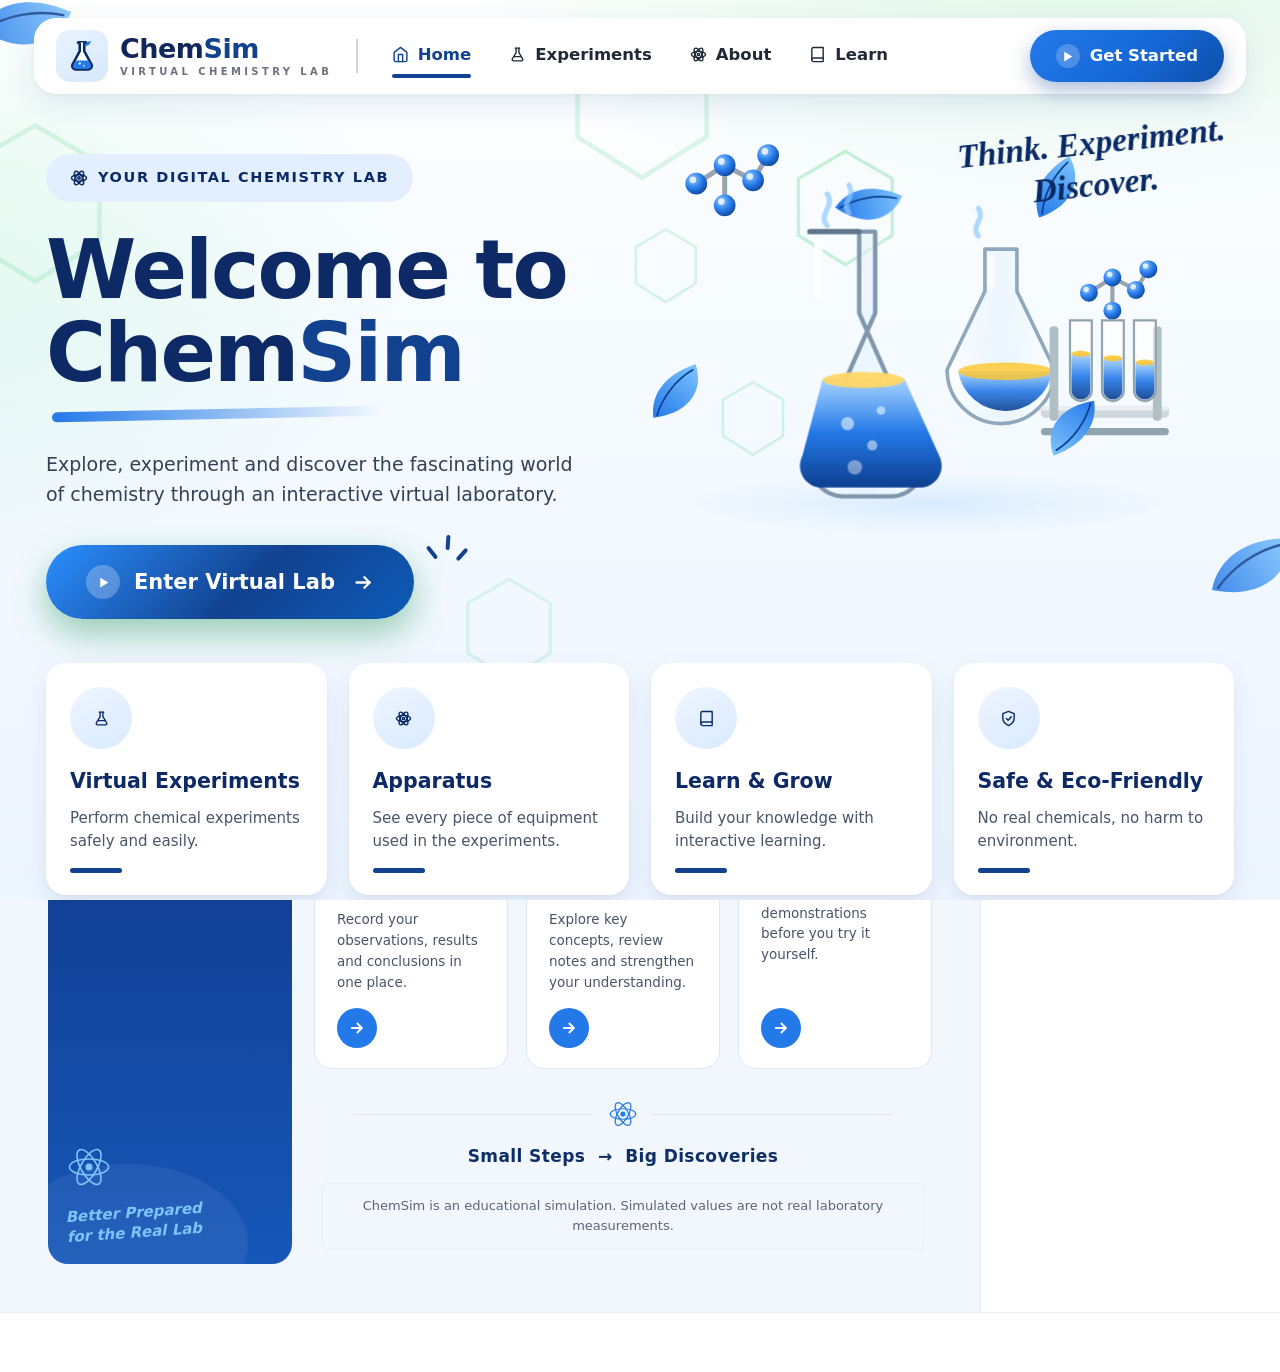
==== index.html @ 6877beca "Home: redesign to reference layout - navy sidebar nav, welcome banner, 6 arrow cards, footer; all bu" ====
<!DOCTYPE html>
<html lang="en">
<head>
  <meta charset="UTF-8">
  <meta name="viewport" content="width=device-width, initial-scale=1.0">
  <title>ChemSim — Interactive Virtual Chemistry Laboratory</title>

  <!-- App-like install (opens standalone like YouTube / WhatsApp) -->
  <link rel="manifest" href="manifest.json">
  <meta name="theme-color" content="#16a34a">
  <meta name="apple-mobile-web-app-capable" content="yes">
  <meta name="apple-mobile-web-app-title" content="ChemSim">
  <link rel="apple-touch-icon" href="frontend/assets/icon-192.png">
  <link rel="icon" type="image/svg+xml" href="frontend/assets/icon.svg">
  
  <!-- Design System & Styles -->
  <link rel="stylesheet" href="frontend/styles/landing.css?v=apparatus1">
  <link rel="stylesheet" href="frontend/styles/design-system.css?v=theme2">
  <link rel="stylesheet" href="frontend/styles/layout.css?v=theme2">
  <link rel="stylesheet" href="frontend/styles/components.css?v=home2">
  <link rel="stylesheet" href="frontend/styles/laboratory.css?v=theme2">
  <link rel="stylesheet" href="frontend/styles/responsive.css">
</head>
<body>
  <!-- Landing page (shown in front of the app) -->
  <div id="landing"></div>
  <div id="app">
    <!-- Header -->
    <header class="app-header" id="app-header">
      <div class="header-left">
        <button class="btn btn-ghost btn-sm header-home-btn" id="btn-home" aria-label="Home">
          <svg width="20" height="20" viewBox="0 0 24 24" fill="none" stroke="currentColor" stroke-width="2"><path d="M3 9l9-7 9 7v11a2 2 0 0 1-2 2H5a2 2 0 0 1-2-2z"/><polyline points="9 22 9 12 15 12 15 22"/></svg>
        </button>
        <button class="btn btn-ghost btn-sm header-back-btn" id="btn-back" style="display:none;" aria-label="Back">
          <svg width="18" height="18" viewBox="0 0 24 24" fill="none" stroke="currentColor" stroke-width="2"><polyline points="15 18 9 12 15 6"/></svg>
        </button>
        <button class="btn btn-sm header-landing-btn" id="btn-landing" title="Back to first page" aria-label="Back to first page">
          <svg width="16" height="16" viewBox="0 0 24 24" fill="none" stroke="currentColor" stroke-width="2.4" stroke-linecap="round" stroke-linejoin="round"><line x1="19" y1="12" x2="5" y2="12"/><polyline points="11 18 5 12 11 6"/></svg>
          Back
        </button>
        <div class="header-brand">
          <span class="brand-name">ChemSim</span>
        </div>
      </div>
      <div class="header-center" id="header-center"></div>
      <div class="header-right">
        <div class="header-progress" id="header-progress" style="display:none;">
          <span class="progress-label" id="progress-label"></span>
          <div class="progress-bar-container">
            <div class="progress-bar-fill" id="progress-fill"></div>
          </div>
          <span class="progress-pct" id="progress-pct"></span>
        </div>
      </div>
    </header>

    <!-- Body -->
    <div class="app-body">
      <!-- Sidebar -->
      <aside class="app-sidebar" id="app-sidebar">
        <div class="sidebar-section">
          <h3 class="sidebar-heading">Navigation</h3>
          <nav class="sidebar-nav" id="sidebar-nav">
            <button class="sidebar-item active" data-screen="home">
              <svg width="18" height="18" viewBox="0 0 24 24" fill="none" stroke="currentColor" stroke-width="2"><path d="M3 9l9-7 9 7v11a2 2 0 0 1-2 2H5a2 2 0 0 1-2-2z"/><polyline points="9 22 9 12 15 12 15 22"/></svg>
              <span>Home</span>
            </button>
            <button class="sidebar-item" data-screen="pba">
              <svg width="18" height="18" viewBox="0 0 24 24" fill="none" stroke="currentColor" stroke-width="2"><path d="M14 2H6a2 2 0 0 0-2 2v16a2 2 0 0 0 2 2h12a2 2 0 0 0 2-2V8z"/><polyline points="14 2 14 8 20 8"/><line x1="16" y1="13" x2="8" y2="13"/><line x1="16" y1="17" x2="8" y2="17"/></svg>
              <span>PBA Practice</span>
            </button>
            <button class="sidebar-item" data-screen="mystery">
              <svg width="18" height="18" viewBox="0 0 24 24" fill="none" stroke="currentColor" stroke-width="2"><circle cx="11" cy="11" r="8"/><line x1="21" y1="21" x2="16.65" y2="16.65"/></svg>
              <span>Mystery Lab</span>
            </button>
            <button class="sidebar-item" data-screen="log">
              <svg width="18" height="18" viewBox="0 0 24 24" fill="none" stroke="currentColor" stroke-width="2"><path d="M14 2H6a2 2 0 0 0-2 2v16a2 2 0 0 0 2 2h12a2 2 0 0 0 2-2V8z"/><polyline points="14 2 14 8 20 8"/></svg>
              <span>Experiment Log</span>
            </button>
            <button class="sidebar-item" data-screen="revision">
              <svg width="18" height="18" viewBox="0 0 24 24" fill="none" stroke="currentColor" stroke-width="2"><path d="M2 3h6a4 4 0 0 1 4 4v14a3 3 0 0 0-3-3H2z"/><path d="M22 3h-6a4 4 0 0 0-4 4v14a3 3 0 0 1 3-3h7z"/></svg>
              <span>Learning & Revision</span>
            </button>
            <button class="sidebar-item" data-screen="demo">
              <svg width="18" height="18" viewBox="0 0 24 24" fill="none" stroke="currentColor" stroke-width="2"><polygon points="5 3 19 12 5 21 5 3"/></svg>
              <span>Demo Mode</span>
            </button>
          </nav>
        </div>
        <div class="sidebar-section sidebar-experiments" id="sidebar-experiments" style="display:none;">
          <h3 class="sidebar-heading">Experiments</h3>
          <div class="sidebar-experiment-list" id="experiment-list"></div>
        </div>
      </aside>

      <!-- Main Workspace -->
      <main class="app-workspace" id="app-workspace">
        <div class="workspace-content" id="workspace-content"></div>
      </main>

      <!-- Instruction Panel -->
      <aside class="app-instruction-panel" id="instruction-panel">
        <div class="instruction-content" id="instruction-content">
          <div class="instruction-placeholder">
            <svg width="40" height="40" viewBox="0 0 24 24" fill="none" stroke="var(--color-text-light)" stroke-width="1.5"><circle cx="12" cy="12" r="10"/><line x1="12" y1="16" x2="12" y2="12"/><line x1="12" y1="8" x2="12.01" y2="8"/></svg>
            <p>Select an experiment to begin</p>
          </div>
        </div>
      </aside>
    </div>

    <!-- Action Bar -->
    <footer class="app-action-bar" id="app-action-bar">
      <div class="action-left">
        <button class="btn btn-secondary" id="btn-action-back" style="display:none;">
          <svg width="16" height="16" viewBox="0 0 24 24" fill="none" stroke="currentColor" stroke-width="2"><polyline points="15 18 9 12 15 6"/></svg>
          Back
        </button>
      </div>
      <div class="action-center" id="action-center"></div>
      <div class="action-right">
        <button class="btn btn-ghost btn-sm" id="btn-action-reset" style="display:none;">Reset</button>
        <button class="btn btn-primary" id="btn-action-next" style="display:none;">
          Next
          <svg width="16" height="16" viewBox="0 0 24 24" fill="none" stroke="currentColor" stroke-width="2"><polyline points="9 18 15 12 9 6"/></svg>
        </button>
      </div>
    </footer>
  </div>

  <!-- Backend / Domain Layer -->
  <script src="backend/data/experiments.js"></script>
  <script src="backend/data/simulationConfig.js?v=heat2"></script>
  <script src="backend/data/pbaQuestions.js"></script>
  <script src="backend/domain/experimentEngine.js"></script>
  <script src="backend/domain/validationEngine.js"></script>
  <script src="backend/domain/calculationEngine.js"></script>
  <script src="backend/domain/scoringEngine.js"></script>
  <script src="backend/services/experimentService.js"></script>
  <script src="backend/services/pbaService.js"></script>
  <script src="backend/data/mysteryData.js"></script>
  <script src="backend/services/mysteryService.js"></script>
  <script src="backend/services/logService.js"></script>

  <!-- Frontend Services -->
  <script src="frontend/services/apiClient.js"></script>

  <!-- Main Application (defines ChemSim global, must load before screens) -->
  <script src="frontend/app.js?v=home2"></script>

  <!-- Frontend Components -->
  <script src="frontend/components/AppShell.js"></script>
  <script src="frontend/components/Header.js"></script>
  <script src="frontend/components/ExperimentSidebar.js"></script>
  <script src="frontend/components/ProgressTracker.js"></script>
  <script src="frontend/components/ToolsPanel.js"></script>
  <script src="frontend/components/LaboratoryWorkspace.js?v=m71w1"></script>
  <script src="frontend/components/InstructionPanel.js?v=side1"></script>
  <script src="frontend/components/FeedbackPanel.js"></script>
  <script src="frontend/components/ActionBar.js"></script>

  <!-- Frontend Screens (call ChemSim.registerScreen) -->
  <script src="frontend/screens/HomeScreen.js?v=home2"></script>
  <script src="frontend/screens/ExperimentScreen.js?v=side1"></script>
  <script src="frontend/screens/ResultsScreen.js"></script>
  <script src="frontend/screens/PBAScreen.js"></script>
  <script src="frontend/screens/MysteryLabScreen.js"></script>
  <script src="frontend/screens/LogScreen.js"></script>
  <script src="frontend/screens/RevisionScreen.js"></script>
  <script src="frontend/screens/DemoScreen.js?v=a4beaker1"></script>

  <!-- Frontend Renderers -->
  <script src="frontend/renderers/MysteryToolRenderer.js"></script>
  <script src="frontend/renderers/ChromatographyRenderer.js"></script>
  <script src="frontend/renderers/DistillationRenderer.js"></script>
  <script src="frontend/renderers/TitrationRenderer.js?v=a4stop1"></script>
  <script src="frontend/renderers/GasRenderer.js"></script>
  <script src="frontend/renderers/MinorExperimentRenderer.js?v=m75w2"></script>

  <!-- Landing page (front page) -->
  <script src="frontend/landing.js?v=apparatus1"></script>
</body>
</html>
---- frontend/styles/landing.css ----
/* ================================================================
   ChemSim — Landing page (adds a front page in front of the app)
   Self-contained: only styles #landing, never touches the app UI.
   ================================================================ */

#landing {
  position: fixed;
  inset: 0;
  z-index: 9999;
  overflow-y: auto;
  overflow-x: hidden;
  background:
    radial-gradient(1100px 520px at 85% -10%, rgba(34, 197, 94, 0.16), transparent 60%),
    radial-gradient(900px 500px at -10% 30%, rgba(74, 222, 128, 0.14), transparent 60%),
    linear-gradient(180deg, #ffffff 0%, #f4faff 45%, #edf5ff 100%);
  font-family: 'Segoe UI', system-ui, -apple-system, Roboto, Arial, sans-serif;
  color: #0d2f75;
  -webkit-font-smoothing: antialiased;
  opacity: 1;
  transition: opacity 0.28s ease;
}

#landing.lg-hiding {
  opacity: 0;
  pointer-events: none;
}

#landing * {
  box-sizing: border-box;
}

.lg-wrap {
  position: relative;
  z-index: 2;
  max-width: 1600px;
  margin: 0 auto;
  padding: 18px 34px 0;
}

/* ---------- decorative background ---------- */

.lg-hex {
  position: absolute;
  z-index: 1;
  opacity: 0.5;
  pointer-events: none;
}

.lg-leafbg {
  position: absolute;
  z-index: 1;
  pointer-events: none;
  opacity: 0.85;
}

/* ---------- top navigation ---------- */

.lg-nav {
  position: relative;
  z-index: 5;
  display: flex;
  align-items: center;
  gap: 18px;
  background: #ffffff;
  border-radius: 22px;
  padding: 12px 22px;
  box-shadow: 0 10px 30px rgba(18, 66, 143, 0.10), 0 2px 6px rgba(0, 0, 0, 0.04);
}

.lg-logo {
  display: flex;
  align-items: center;
  gap: 12px;
  text-decoration: none;
  color: inherit;
}

.lg-logo-badge {
  width: 52px;
  height: 52px;
  flex: 0 0 52px;
  border-radius: 14px;
  background: linear-gradient(150deg, #e9f3fe, #d7e9fb);
  display: flex;
  align-items: center;
  justify-content: center;
}

.lg-logo-text {
  display: flex;
  flex-direction: column;
  line-height: 1;
}

.lg-logo-text b {
  font-size: 27px;
  font-weight: 800;
  letter-spacing: -0.5px;
  color: #10265c;
}

.lg-logo-text b span {
  color: #12428f;
}

.lg-logo-text small {
  margin-top: 5px;
  font-size: 10px;
  font-weight: 700;
  letter-spacing: 3.4px;
  color: #6b7280;
}

.lg-nav-div {
  width: 1.5px;
  height: 34px;
  background: #d1d5db;
  margin-left: 6px;
}

.lg-links {
  display: flex;
  align-items: center;
  gap: 6px;
  flex: 1;
}

.lg-link {
  position: relative;
  display: flex;
  align-items: center;
  gap: 9px;
  border: 0;
  background: transparent;
  font: inherit;
  font-size: 16.5px;
  font-weight: 600;
  color: #1f2937;
  padding: 10px 16px 13px;
  border-radius: 12px;
  cursor: pointer;
  transition: color 0.15s ease, background 0.15s ease;
}

.lg-link:hover {
  color: #12428f;
  background: rgba(22, 163, 74, 0.07);
}

.lg-link svg {
  flex: 0 0 auto;
}

.lg-link--active {
  color: #12428f;
}

.lg-link--active::after {
  content: '';
  position: absolute;
  left: 16px;
  right: 16px;
  bottom: 3px;
  height: 3.5px;
  border-radius: 3px;
  background: #12428f;
}

.lg-cta {
  display: flex;
  align-items: center;
  gap: 10px;
  border: 0;
  font: inherit;
  font-size: 16.5px;
  font-weight: 700;
  color: #ffffff;
  background: linear-gradient(135deg, #2479e8 0%, #1668d9 55%, #0e4fa8 100%);
  padding: 13px 26px;
  border-radius: 999px;
  cursor: pointer;
  box-shadow: 0 8px 20px rgba(18, 66, 143, 0.35);
  transition: transform 0.15s ease, box-shadow 0.15s ease;
}

.lg-cta:hover {
  transform: translateY(-2px);
  box-shadow: 0 12px 26px rgba(18, 66, 143, 0.45);
}

.lg-cta .lg-cta-play {
  width: 24px;
  height: 24px;
  border-radius: 50%;
  background: rgba(255, 255, 255, 0.22);
  display: flex;
  align-items: center;
  justify-content: center;
}

/* ---------- hero ---------- */

.lg-hero {
  position: relative;
  z-index: 3;
  display: flex;
  align-items: flex-start;
  gap: 30px;
  padding: 46px 12px 10px;
}

.lg-hero-left {
  flex: 1 1 46%;
  min-width: 320px;
  padding-top: 14px;
}

.lg-eyebrow {
  display: inline-flex;
  align-items: center;
  gap: 10px;
  background: #e3efff;
  color: #0a2a66;
  font-size: 14.5px;
  font-weight: 800;
  letter-spacing: 1.6px;
  padding: 12px 24px;
  border-radius: 999px;
}

.lg-title {
  display: block;
  margin: 26px 0 0;
  font-size: clamp(46px, 6.4vw, 86px);
  line-height: 1.02;
  font-weight: 800;
  letter-spacing: -2px;
  color: #0d2a66;
}

.lg-title span {
  color: #12428f;
}

.lg-underline {
  width: 330px;
  max-width: 70%;
  height: 10px;
  margin: 14px 0 0 6px;
  border-radius: 10px;
  background: linear-gradient(90deg, #2479e8, rgba(34, 197, 94, 0));
  transform: rotate(-1.2deg);
}

.lg-lead {
  margin: 30px 0 0;
  max-width: 560px;
  font-size: 19px;
  line-height: 1.6;
  color: #334155;
}

.lg-enter-row {
  position: relative;
  display: inline-flex;
  align-items: center;
  margin-top: 36px;
}

.lg-enter {
  display: flex;
  align-items: center;
  gap: 14px;
  border: 0;
  font: inherit;
  font-size: 21px;
  font-weight: 800;
  color: #ffffff;
  background: linear-gradient(135deg, #2b8fff 0%, #12428f 55%, #0d5bb8 100%);
  padding: 20px 40px;
  border-radius: 999px;
  cursor: pointer;
  box-shadow: 0 14px 34px rgba(13, 138, 62, 0.4);
  transition: transform 0.15s ease, box-shadow 0.15s ease;
}

.lg-enter:hover {
  transform: translateY(-3px);
  box-shadow: 0 18px 40px rgba(13, 138, 62, 0.5);
}

.lg-enter .lg-enter-play {
  width: 34px;
  height: 34px;
  border-radius: 50%;
  background: rgba(255, 255, 255, 0.25);
  display: flex;
  align-items: center;
  justify-content: center;
}

.lg-enter .lg-enter-arrow {
  font-size: 24px;
  margin-left: 4px;
}

.lg-sparks {
  position: absolute;
  right: -54px;
  top: -14px;
  width: 44px;
  height: 44px;
  pointer-events: none;
}

.lg-sparks i {
  position: absolute;
  display: block;
  width: 4px;
  height: 15px;
  border-radius: 4px;
  background: #12428f;
}

.lg-sparks i:nth-child(1) { left: 6px; top: 14px; transform: rotate(-38deg); }
.lg-sparks i:nth-child(2) { left: 22px; top: 4px; transform: rotate(4deg); }
.lg-sparks i:nth-child(3) { left: 36px; top: 16px; transform: rotate(42deg); }

/* ---------- hero illustration ---------- */

.lg-hero-right {
  position: relative;
  flex: 1 1 54%;
  min-width: 340px;
}

.lg-slogan {
  position: absolute;
  right: 6px;
  top: -18px;
  z-index: 4;
  font-family: 'Segoe Script', 'Brush Script MT', cursive;
  font-size: clamp(24px, 2.6vw, 40px);
  font-style: italic;
  font-weight: 700;
  color: #0a2a66;
  text-align: center;
  line-height: 1.25;
  transform: rotate(-6deg);
  pointer-events: none;
}

.lg-illu {
  display: block;
  width: 100%;
  height: auto;
  max-height: 560px;
}

/* ---------- feature cards ---------- */

.lg-features {
  position: relative;
  z-index: 3;
  display: grid;
  grid-template-columns: repeat(4, 1fr);
  gap: 22px;
  padding: 34px 12px 26px;
}

.lg-card {
  display: flex;
  flex-direction: column;
  align-items: flex-start;
  text-align: left;
  background: #ffffff;
  border: 0;
  border-radius: 20px;
  padding: 24px 24px 22px;
  font: inherit;
  cursor: pointer;
  box-shadow: 0 10px 26px rgba(18, 66, 143, 0.09), 0 2px 5px rgba(0, 0, 0, 0.04);
  transition: transform 0.16s ease, box-shadow 0.16s ease;
}

.lg-card:hover {
  transform: translateY(-5px);
  box-shadow: 0 18px 36px rgba(18, 66, 143, 0.16);
}

.lg-card-icon {
  width: 62px;
  height: 62px;
  border-radius: 50%;
  background: linear-gradient(150deg, #eef5ff, #d9eaff);
  display: flex;
  align-items: center;
  justify-content: center;
  color: #0a2a66;
  margin-bottom: 16px;
}

.lg-card h3 {
  margin: 0;
  font-size: 20.5px;
  font-weight: 800;
  color: #0d2a66;
}

.lg-card p {
  margin: 9px 0 0;
  font-size: 15px;
  line-height: 1.5;
  color: #475569;
}

.lg-card-rule {
  width: 52px;
  height: 5px;
  border-radius: 5px;
  background: #12428f;
  margin-top: 16px;
}

/* ---------- about strip ---------- */

.lg-about {
  position: relative;
  z-index: 3;
  margin: 6px 12px 0;
  background: #ffffff;
  border-radius: 20px;
  padding: 26px 30px;
  box-shadow: 0 10px 26px rgba(18, 66, 143, 0.08);
  scroll-margin-top: 20px;
}

.lg-about h3 {
  margin: 0 0 8px;
  font-size: 21px;
  font-weight: 800;
  color: #0d2a66;
}

.lg-about p {
  margin: 0;
  font-size: 15.5px;
  line-height: 1.6;
  color: #475569;
  max-width: 1100px;
}

/* ---------- bottom wave ---------- */

.lg-wave {
  position: relative;
  z-index: 2;
  margin-top: 30px;
  line-height: 0;
}

.lg-wave svg {
  display: block;
  width: 100%;
  height: auto;
}

/* ---------- responsive ---------- */

@media (max-width: 1100px) {
  .lg-features {
    grid-template-columns: repeat(2, 1fr);
  }
}

@media (max-width: 980px) {
  .lg-wrap {
    padding: 14px 16px 0;
  }
  .lg-nav {
    flex-wrap: wrap;
    gap: 10px;
    padding: 10px 14px;
  }
  .lg-nav-div {
    display: none;
  }
  .lg-links {
    order: 3;
    flex-basis: 100%;
    justify-content: space-between;
    border-top: 1px solid #eef4fb;
    padding-top: 6px;
  }
  .lg-link {
    font-size: 14.5px;
    padding: 8px 8px 11px;
  }
  .lg-cta {
    margin-left: auto;
    padding: 11px 20px;
    font-size: 14.5px;
  }
  .lg-hero {
    flex-direction: column;
    padding-top: 30px;
  }
  .lg-hero-left,
  .lg-hero-right {
    flex-basis: auto;
    width: 100%;
  }
  .lg-slogan {
    top: -6px;
    font-size: 24px;
  }
  .lg-sparks {
    display: none;
  }
}

@media (max-width: 620px) {
  .lg-features {
    grid-template-columns: 1fr;
  }
  .lg-link span {
    display: none;
  }
  .lg-logo-text b {
    font-size: 22px;
  }
  .lg-enter {
    font-size: 17px;
    padding: 16px 26px;
  }
}

/* ---------- Safe & Eco-Friendly modal ---------- */

.lg-modal {
  position: fixed;
  inset: 0;
  z-index: 10001;
  display: flex;
  align-items: center;
  justify-content: center;
  padding: 22px;
  background: rgba(9, 30, 16, 0.55);
  opacity: 0;
  transition: opacity 0.25s ease;
}

.lg-modal[hidden] {
  display: none;
}

.lg-modal.lg-modal--open {
  opacity: 1;
}

.lg-modal-card {
  position: relative;
  width: 100%;
  max-width: 560px;
  max-height: 90vh;
  overflow-y: auto;
  background: #ffffff;
  border-radius: 22px;
  padding: 30px 30px 26px;
  box-shadow: 0 30px 60px rgba(6, 40, 20, 0.35);
  transform: translateY(26px) scale(0.94);
  opacity: 0;
  transition: transform 0.32s cubic-bezier(0.2, 0.9, 0.3, 1.25), opacity 0.28s ease;
}

.lg-modal.lg-modal--open .lg-modal-card {
  transform: none;
  opacity: 1;
}

.lg-modal-close {
  position: absolute;
  top: 14px;
  right: 16px;
  width: 38px;
  height: 38px;
  border: 0;
  border-radius: 50%;
  background: #f0f7ff;
  color: #0a2a66;
  font-size: 24px;
  line-height: 1;
  cursor: pointer;
  transition: background 0.15s ease, transform 0.2s ease;
}

.lg-modal-close:hover {
  background: #e3efff;
  transform: rotate(90deg);
}

.lg-modal-head {
  display: flex;
  align-items: center;
  gap: 14px;
  margin-bottom: 18px;
  padding-right: 44px;
}

.lg-modal-head h3 {
  margin: 0;
  font-size: 24px;
  font-weight: 800;
  color: #0d2a66;
}

.lg-modal-ico--head {
  flex: 0 0 52px;
  width: 52px;
  height: 52px;
  border-radius: 50%;
  background: linear-gradient(150deg, #eef5ff, #d9eaff);
  display: flex;
  align-items: center;
  justify-content: center;
  color: #0a2a66;
}

.lg-modal-list {
  display: flex;
  flex-direction: column;
}

.lg-modal-item {
  display: flex;
  align-items: flex-start;
  gap: 14px;
  background: #f5faff;
  border: 1px solid #e0edfc;
  border-radius: 16px;
  padding: 14px 16px;
  margin-top: 12px;
  opacity: 0;
  transform: translateX(-16px);
  transition: opacity 0.4s ease, transform 0.4s ease;
}

.lg-modal.lg-modal--open .lg-modal-item {
  opacity: 1;
  transform: none;
}

.lg-modal.lg-modal--open .lg-modal-item:nth-child(1) { transition-delay: 0.14s; }
.lg-modal.lg-modal--open .lg-modal-item:nth-child(2) { transition-delay: 0.22s; }
.lg-modal.lg-modal--open .lg-modal-item:nth-child(3) { transition-delay: 0.30s; }
.lg-modal.lg-modal--open .lg-modal-item:nth-child(4) { transition-delay: 0.38s; }

.lg-modal-ico {
  flex: 0 0 44px;
  width: 44px;
  height: 44px;
  border-radius: 50%;
  background: #e3efff;
  display: flex;
  align-items: center;
  justify-content: center;
  font-size: 21px;
}

.lg-modal-txt b {
  display: block;
  font-size: 16.5px;
  font-weight: 800;
  color: #0d2a66;
}

.lg-modal-txt p {
  margin: 4px 0 0;
  font-size: 14.5px;
  line-height: 1.5;
  color: #475569;
}

@media (max-width: 620px) {
  .lg-modal-card {
    padding: 24px 18px 20px;
  }
  .lg-modal-ico {
    flex: 0 0 38px;
    width: 38px;
    height: 38px;
    font-size: 18px;
  }
}

/* ---- Apparatus gallery modal ---- */
.lg-app-note {
  margin: 2px 0 12px;
  font-size: 13.5px;
  color: #475569;
  text-align: center;
}
.lg-app-wrap {
  max-height: min(58vh, 460px);
  overflow-y: auto;
  padding-right: 4px;
}
.lg-app-grid {
  display: grid;
  grid-template-columns: repeat(4, 1fr);
  gap: 12px;
}
.lg-app-item {
  background: #f4f9ff;
  border: 1px solid #d9eaff;
  border-radius: 14px;
  padding: 10px 8px;
  text-align: center;
}
.lg-app-item b {
  display: block;
  margin-top: 6px;
  font-size: 12px;
  color: #0d2a66;
  font-weight: 700;
  line-height: 1.25;
}
.lg-app-ico svg {
  width: 44px;
  height: 44px;
  display: block;
  margin: 0 auto;
}
@media (max-width: 700px) {
  .lg-app-grid {
    grid-template-columns: repeat(3, 1fr);
  }
}
---- frontend/styles/design-system.css ----
/* Design System - Laboratory-Inspired CSS Variables and Reset */

:root {
  /* Colors - Laboratory-inspired */
  --color-bg: #f2f7fd;
  --color-surface: #ffffff;
  --color-surface-elevated: #ffffff;
  --color-primary: #12428f;
  --color-primary-light: #2479e8;
  --color-primary-dark: #0a2a66;
  --color-primary-50: rgba(18, 66, 143, 0.05);
  --color-primary-100: rgba(18, 66, 143, 0.1);
  --color-text: #1a2332;
  --color-text-secondary: #5a6577;
  --color-text-light: #8892a0;
  --color-border: #dce0e6;
  --color-border-light: #ebeef2;
  --color-success: #0d9e5f;
  --color-success-dark: #087a47;
  --color-success-100: rgba(13, 158, 95, 0.1);
  --color-success-bg: #e8f8ef;
  --color-error: #dc3545;
  --color-error-bg: #fdf0f1;
  --color-warning: #f0ad4e;
  --color-warning-bg: #fef8ec;
  --color-info: #2479e8;
  --color-info-bg: #eaf3ff;

  /* Typography */
  --font-sans: "Inter", "Segoe UI", system-ui, -apple-system, sans-serif;
  --font-mono: "JetBrains Mono", "Fira Code", "Consolas", monospace;
  --text-xs: 0.75rem;
  --text-sm: 0.8125rem;
  --text-base: 0.9375rem;
  --text-lg: 1.0625rem;
  --text-xl: 1.25rem;
  --text-2xl: 1.5rem;
  --text-3xl: 1.875rem;

  /* Spacing */
  --space-1: 0.25rem;
  --space-2: 0.5rem;
  --space-3: 0.75rem;
  --space-4: 1rem;
  --space-5: 1.25rem;
  --space-6: 1.5rem;
  --space-8: 2rem;
  --space-10: 2.5rem;
  --space-12: 3rem;

  /* Shadows */
  --shadow-xs: 0 1px 2px rgba(0,0,0,0.04);
  --shadow-sm: 0 1px 3px rgba(0,0,0,0.06), 0 1px 2px rgba(0,0,0,0.04);
  --shadow-md: 0 4px 6px -1px rgba(0,0,0,0.07), 0 2px 4px -1px rgba(0,0,0,0.04);
  --shadow-lg: 0 10px 15px -3px rgba(0,0,0,0.08), 0 4px 6px -2px rgba(0,0,0,0.03);
  --shadow-xl: 0 20px 25px -5px rgba(0,0,0,0.08), 0 10px 10px -5px rgba(0,0,0,0.02);

  /* Border radius */
  --radius-sm: 4px;
  --radius-md: 6px;
  --radius-lg: 8px;
  --radius-xl: 12px;
  --radius-full: 9999px;

  /* Transitions */
  --transition-fast: 150ms ease;
  --transition-base: 200ms ease;
  --transition-slow: 300ms ease;

  /* Z-index layers */
  --z-base: 1;
  --z-dropdown: 100;
  --z-sticky: 200;
  --z-modal: 300;
  --z-tooltip: 400;
}

/* CSS Reset */
*,
*::before,
*::after {
  box-sizing: border-box;
  margin: 0;
  padding: 0;
}

html {
  scroll-behavior: smooth;
  -webkit-text-size-adjust: 100%;
}

body {
  font-family: var(--font-sans);
  font-size: var(--text-base);
  line-height: 1.6;
  color: var(--color-text);
  background-color: var(--color-bg);
  -webkit-font-smoothing: antialiased;
  -moz-osx-font-smoothing: grayscale;
  min-height: 100vh;
}

img, svg {
  display: block;
  max-width: 100%;
}

a {
  color: inherit;
  text-decoration: none;
}

ul, ol {
  list-style: none;
}

button {
  cursor: pointer;
  font: inherit;
  border: none;
  background: none;
}

input, textarea, select {
  font: inherit;
}

table {
  border-collapse: collapse;
  border-spacing: 0;
}

::-webkit-scrollbar {
  width: 6px;
  height: 6px;
}

::-webkit-scrollbar-track {
  background: transparent;
}

::-webkit-scrollbar-thumb {
  background: var(--color-border);
  border-radius: var(--radius-full);
}

::-webkit-scrollbar-thumb:hover {
  background: var(--color-text-light);
}
---- frontend/styles/layout.css ----
/* Application Layout */

#app {
  display: flex;
  flex-direction: column;
  min-height: 100vh;
  width: 100%;
}

/* Header */
.app-header {
  position: fixed;
  top: 0;
  left: 0;
  right: 0;
  height: 56px;
  background-color: #ffffff;
  color: var(--color-primary-dark);
  border-bottom: 1px solid #d9e6f8;
  display: flex;
  align-items: center;
  padding: 0 var(--space-5);
  gap: var(--space-4);
  z-index: var(--z-sticky);
  box-shadow: var(--shadow-md);
}

.header-left {
  display: flex;
  align-items: center;
  gap: var(--space-2);
}

.header-home-btn,
.header-back-btn {
  color: var(--color-primary-dark);
  padding: var(--space-1);
}

.header-brand {
  margin-left: var(--space-2);
}

.brand-name {
  font-weight: 700;
  font-size: var(--text-lg);
  letter-spacing: 0.5px;
}

.header-center {
  flex: 1;
  display: flex;
  flex-direction: column;
  min-width: 0;
}

.header-experiment-title {
  font-weight: 500;
  font-size: var(--text-sm);
  white-space: nowrap;
  overflow: hidden;
  text-overflow: ellipsis;
}

.header-experiment-id {
  font-size: var(--text-xs);
  opacity: 0.7;
}

.header-right {
  display: flex;
  align-items: center;
  gap: var(--space-4);
}

.header-progress {
  display: flex;
  align-items: center;
  gap: var(--space-3);
}

.progress-label {
  font-size: var(--text-xs);
  opacity: 0.8;
  white-space: nowrap;
}

.progress-bar-container {
  width: 120px;
  height: 4px;
  background-color: rgba(255,255,255,0.2);
  border-radius: var(--radius-full);
  overflow: hidden;
}

.progress-bar-fill {
  height: 100%;
  background-color: var(--color-primary-light);
  border-radius: var(--radius-full);
  transition: width var(--transition-base);
}

.progress-pct {
  font-size: var(--text-xs);
  opacity: 0.8;
  min-width: 30px;
}

/* Body */
.app-body {
  display: flex;
  flex: 1;
  margin-top: 56px;
  min-height: calc(100vh - 56px);
}

/* Sidebar */
.app-sidebar {
  width: 260px;
  min-width: 260px;
  background-color: var(--color-surface);
  border-right: 1px solid var(--color-border-light);
  overflow-y: auto;
  display: flex;
  flex-direction: column;
}

.sidebar-section {
  padding: var(--space-3) 0;
}

.sidebar-section + .sidebar-section {
  border-top: 1px solid var(--color-border-light);
}

.sidebar-heading {
  padding: var(--space-2) var(--space-4);
  font-size: var(--text-xs);
  font-weight: 600;
  color: var(--color-text-light);
  text-transform: uppercase;
  letter-spacing: 0.05em;
}

.sidebar-nav {
  display: flex;
  flex-direction: column;
  gap: var(--space-1);
  padding: 0 var(--space-2);
}

.sidebar-item {
  display: flex;
  align-items: center;
  gap: var(--space-3);
  padding: var(--space-2) var(--space-3);
  border-radius: var(--radius-md);
  font-size: var(--text-sm);
  color: var(--color-text);
  background: none;
  border: none;
  cursor: pointer;
  text-align: left;
  width: 100%;
  transition: background var(--transition-fast);
}

.sidebar-item:hover {
  background-color: var(--color-primary-50);
}

.sidebar-item.active {
  background-color: var(--color-primary-100);
  color: var(--color-primary-dark);
  font-weight: 600;
}

.sidebar-item svg {
  flex-shrink: 0;
  opacity: 0.7;
}

.sidebar-item.active svg {
  opacity: 1;
}

.sidebar-experiment-list {
  padding: 0 var(--space-2);
}

.experiment-group {
  margin-bottom: var(--space-3);
}

.experiment-group-title {
  padding: var(--space-1) var(--space-3);
  font-size: var(--text-xs);
  font-weight: 600;
  color: var(--color-text-light);
  text-transform: uppercase;
  letter-spacing: 0.05em;
}

.experiment-item {
  display: flex;
  align-items: flex-start;
  gap: var(--space-2);
  padding: var(--space-2) var(--space-3);
  border-radius: var(--radius-md);
  font-size: var(--text-sm);
  color: var(--color-text);
  background: none;
  border: none;
  cursor: pointer;
  text-align: left;
  width: 100%;
  transition: background var(--transition-fast);
}

.experiment-item:hover {
  background-color: var(--color-primary-50);
}

.experiment-item-id {
  font-weight: 600;
  color: var(--color-primary);
  min-width: 36px;
  flex-shrink: 0;
}

.experiment-item-title {
  color: var(--color-text-secondary);
  font-size: var(--text-xs);
  line-height: 1.4;
}

/* Workspace */
.app-workspace {
  flex: 1;
  min-width: 0;
  display: flex;
  flex-direction: column;
  background-color: var(--color-bg);
  position: relative;
  overflow-y: auto;
}

.workspace-content {
  flex: 1;
  padding: var(--space-6);
}

/* Instruction Panel */
.app-instruction-panel {
  width: 300px;
  min-width: 300px;
  background-color: var(--color-surface);
  border-left: 1px solid var(--color-border-light);
  overflow-y: auto;
  display: flex;
  flex-direction: column;
}

.instruction-content {
  flex: 1;
  padding: var(--space-4);
}

.instruction-placeholder {
  display: flex;
  flex-direction: column;
  align-items: center;
  justify-content: center;
  height: 100%;
  gap: var(--space-3);
  color: var(--color-text-light);
  text-align: center;
  padding: var(--space-6);
}

.instruction-panel-content {
  display: flex;
  flex-direction: column;
  gap: var(--space-4);
}

.instruction-card {
  background: var(--color-bg);
  border-radius: var(--radius-lg);
  padding: var(--space-4);
  border: 1px solid var(--color-border-light);
}

.instruction-stage {
  font-size: var(--text-sm);
  font-weight: 600;
  color: var(--color-primary);
  text-transform: uppercase;
  letter-spacing: 0.05em;
  margin-bottom: var(--space-3);
}

.instruction-body {
  font-size: var(--text-sm);
  line-height: 1.6;
  color: var(--color-text-secondary);
}

.instruction-body ul {
  padding-left: var(--space-5);
  margin: var(--space-2) 0;
}

.instruction-body li {
  margin-bottom: var(--space-1);
}

.instruction-highlight {
  font-weight: 600;
  color: var(--color-primary-dark);
}

.instruction-formula {
  font-family: var(--font-mono);
  font-size: var(--text-sm);
  background: var(--color-bg);
  padding: var(--space-3);
  border-radius: var(--radius-md);
  border: 1px solid var(--color-border-light);
  margin: var(--space-2) 0;
}

/* Action Bar */
.app-action-bar {
  height: 60px;
  min-height: 60px;
  display: flex;
  align-items: center;
  justify-content: space-between;
  padding: 0 var(--space-5);
  background-color: var(--color-surface);
  border-top: 1px solid var(--color-border-light);
}

.action-left,
.action-center,
.action-right {
  display: flex;
  align-items: center;
  gap: var(--space-3);
}

.action-left {
  flex: 1;
}

.action-right {
  flex: 1;
  justify-content: flex-end;
}

.action-center {
  display: flex;
  align-items: center;
  gap: var(--space-3);
  flex-wrap: wrap;
  justify-content: center;
}

.stage-next-btn-wrap {
  display: flex;
  justify-content: flex-end;
  padding: var(--space-4) 0 var(--space-2) 0;
}

.stage-next-btn {
  padding: var(--space-2) var(--space-5);
  font-size: var(--text-sm);
  font-weight: 600;
}

/* ===== Header — Back button to first page (landing) ===== */
.app-header .header-landing-btn {
  display: inline-flex;
  align-items: center;
  gap: 6px;
  background: #ffffff;
  color: var(--color-primary);
  font-weight: 700;
  font-size: var(--text-sm);
  border: 0;
  border-radius: var(--radius-full);
  padding: 6px 14px;
  cursor: pointer;
  box-shadow: var(--shadow-sm);
  transition: background var(--transition-fast), transform var(--transition-fast);
}

.app-header .header-landing-btn:hover {
  background: #e3efff;
  transform: translateX(-2px);
}
---- frontend/styles/components.css ----
/* Reusable Component Styles */

/* Buttons */
.btn {
  display: inline-flex;
  align-items: center;
  justify-content: center;
  gap: var(--space-2);
  font-weight: 500;
  border-radius: var(--radius-md);
  transition: all var(--transition-fast);
  white-space: nowrap;
  user-select: none;
  cursor: pointer;
}

.btn-sm {
  padding: var(--space-1) var(--space-3);
  font-size: var(--text-xs);
  height: 32px;
}

.btn-md {
  padding: var(--space-2) var(--space-4);
  font-size: var(--text-sm);
  height: 36px;
}

.btn-lg {
  padding: var(--space-2) var(--space-5);
  font-size: var(--text-base);
  height: 42px;
}

.btn-primary {
  background-color: var(--color-primary);
  color: #ffffff;
}

.btn-primary:hover {
  background-color: var(--color-primary-light);
}

.btn-primary:active {
  background-color: var(--color-primary-dark);
}

.btn-secondary {
  background-color: var(--color-surface);
  color: var(--color-text);
  border: 1px solid var(--color-border);
}

.btn-secondary:hover {
  background-color: var(--color-bg);
  border-color: var(--color-text-light);
}

.btn-accent {
  background-color: var(--color-primary-light);
  color: #ffffff;
}

.btn-accent:hover {
  background-color: var(--color-primary);
}

.btn-ghost {
  background-color: transparent;
  color: var(--color-text-secondary);
}

.btn-ghost:hover {
  background-color: var(--color-primary-50);
  color: var(--color-primary);
}

.btn-danger {
  background-color: var(--color-error);
  color: #ffffff;
}

.btn-danger:hover {
  background-color: #c82333;
}

.btn:disabled {
  opacity: 0.5;
  cursor: not-allowed;
  pointer-events: none;
}

/* Card */
.card {
  background-color: var(--color-surface);
  border: 1px solid var(--color-border-light);
  border-radius: var(--radius-lg);
  box-shadow: var(--shadow-sm);
  overflow: hidden;
}

.card-header {
  padding: var(--space-4) var(--space-5);
  border-bottom: 1px solid var(--color-border-light);
  display: flex;
  align-items: center;
  justify-content: space-between;
}

.card-header__title {
  font-weight: 600;
  font-size: var(--text-base);
}

.card-body {
  padding: var(--space-5);
}

.card-footer {
  padding: var(--space-3) var(--space-5);
  border-top: 1px solid var(--color-border-light);
  background-color: var(--color-bg);
  display: flex;
  align-items: center;
  justify-content: flex-end;
  gap: var(--space-3);
}

/* Badge */
.badge {
  display: inline-flex;
  align-items: center;
  padding: 2px var(--space-2);
  font-size: var(--text-xs);
  font-weight: 500;
  border-radius: var(--radius-full);
  line-height: 1.4;
}

.badge-success {
  background-color: var(--color-success-bg);
  color: var(--color-success);
}

.badge-warning {
  background-color: var(--color-warning-bg);
  color: #b8860b;
}

.badge-error {
  background-color: var(--color-error-bg);
  color: var(--color-error);
}

.badge-info {
  background-color: var(--color-info-bg);
  color: var(--color-info);
}

/* Forms */
.form-group {
  margin-bottom: var(--space-4);
}

.form-label {
  display: block;
  margin-bottom: var(--space-2);
  font-size: var(--text-sm);
  font-weight: 500;
  color: var(--color-text);
}

.form-input,
.form-textarea,
.form-select {
  width: 100%;
  padding: var(--space-2) var(--space-3);
  font-size: var(--text-sm);
  color: var(--color-text);
  background-color: var(--color-surface);
  border: 1px solid var(--color-border);
  border-radius: var(--radius-md);
  transition: border-color var(--transition-fast), box-shadow var(--transition-fast);
}

.form-input:focus,
.form-textarea:focus,
.form-select:focus {
  outline: none;
  border-color: var(--color-primary);
  box-shadow: 0 0 0 3px var(--color-primary-50);
}

.form-textarea {
  min-height: 80px;
  resize: vertical;
}

.form-select {
  appearance: none;
  background-image: url("data:image/svg+xml,%3Csvg xmlns='http://www.w3.org/2000/svg' width='12' height='12' viewBox='0 0 12 12'%3E%3Cpath fill='%235a6577' d='M6 8L1 3h10z'/%3E%3C/svg%3E");
  background-repeat: no-repeat;
  background-position: right var(--space-3) center;
  padding-right: var(--space-8);
}

/* Feedback */
.feedback {
  padding: var(--space-3) var(--space-4);
  border-radius: var(--radius-md);
  font-size: var(--text-sm);
  display: flex;
  align-items: flex-start;
  gap: var(--space-3);
  line-height: 1.5;
}

.feedback-correct {
  background-color: var(--color-success-bg);
  color: var(--color-success);
  border: 1px solid rgba(13, 158, 95, 0.2);
}

.feedback-incorrect {
  background-color: var(--color-error-bg);
  color: var(--color-error);
  border: 1px solid rgba(220, 53, 69, 0.2);
}

.feedback-info {
  background-color: var(--color-info-bg);
  color: var(--color-info);
  border: 1px solid rgba(74, 144, 217, 0.2);
}

/* Progress Bar */
.progress-bar {
  width: 100%;
  height: 8px;
  background-color: var(--color-border-light);
  border-radius: var(--radius-full);
  overflow: hidden;
}

.progress-bar__fill {
  height: 100%;
  background-color: var(--color-primary);
  border-radius: var(--radius-full);
  transition: width var(--transition-slow);
}

.progress-bar--sm {
  height: 4px;
}

.progress-bar--lg {
  height: 12px;
}

.progress-bar__percentage {
  font-size: var(--text-xs);
  color: var(--color-text-secondary);
  margin-top: var(--space-1);
}

/* Step Indicator */
.step-indicator {
  display: flex;
  align-items: center;
  gap: var(--space-2);
}

.step-indicator__step {
  width: 28px;
  height: 28px;
  border-radius: var(--radius-full);
  display: flex;
  align-items: center;
  justify-content: center;
  font-size: var(--text-xs);
  font-weight: 600;
  border: 2px solid var(--color-border);
  color: var(--color-text-light);
  background-color: var(--color-surface);
  transition: all var(--transition-fast);
}

.step-indicator__connector {
  flex: 1;
  height: 2px;
  background-color: var(--color-border);
  min-width: 20px;
}

.step-indicator__connector--completed {
  background-color: var(--color-primary);
}

.step-completed .step-indicator__step {
  background-color: var(--color-primary);
  border-color: var(--color-primary);
  color: #ffffff;
}

.step-current .step-indicator__step {
  border-color: var(--color-primary);
  color: var(--color-primary);
  box-shadow: 0 0 0 3px var(--color-primary-50);
}

.step-locked .step-indicator__step {
  opacity: 0.5;
  cursor: not-allowed;
}

/* Tool Item */
.tool-item {
  display: flex;
  align-items: center;
  gap: var(--space-3);
  padding: var(--space-3) var(--space-3);
  border-radius: var(--radius-md);
  cursor: pointer;
  transition: all var(--transition-fast);
  border: 1px solid transparent;
}

.tool-item:hover {
  background-color: var(--color-primary-50);
  border-color: var(--color-primary-100);
}

.tool-item--selected {
  background-color: var(--color-primary-100);
  border-color: var(--color-primary);
}

.tool-item--disabled {
  opacity: 0.5;
  cursor: not-allowed;
}

.tool-item__icon {
  width: 36px;
  height: 36px;
  display: flex;
  align-items: center;
  justify-content: center;
  border-radius: var(--radius-md);
  background-color: var(--color-bg);
  color: var(--color-primary);
  font-size: var(--text-lg);
}

.tool-item__info {
  flex: 1;
  min-width: 0;
}

.tool-item__name {
  font-size: var(--text-sm);
  font-weight: 500;
  color: var(--color-text);
}

.tool-item__description {
  font-size: var(--text-xs);
  color: var(--color-text-light);
  white-space: nowrap;
  overflow: hidden;
  text-overflow: ellipsis;
}

/* Modal */
.modal-overlay {
  position: fixed;
  inset: 0;
  background-color: rgba(0, 0, 0, 0.5);
  display: flex;
  align-items: center;
  justify-content: center;
  z-index: var(--z-modal);
  opacity: 0;
  visibility: hidden;
  transition: all var(--transition-base);
}

.modal-overlay--active {
  opacity: 1;
  visibility: visible;
}

.modal {
  background-color: var(--color-surface);
  border-radius: var(--radius-xl);
  box-shadow: var(--shadow-xl);
  width: 90%;
  max-width: 480px;
  max-height: 80vh;
  overflow: hidden;
  transform: translateY(10px);
  transition: transform var(--transition-base);
}

.modal-overlay--active .modal {
  transform: translateY(0);
}

.modal__header {
  padding: var(--space-5);
  border-bottom: 1px solid var(--color-border-light);
  display: flex;
  align-items: center;
  justify-content: space-between;
}

.modal__title {
  font-size: var(--text-lg);
  font-weight: 600;
}

.modal__close {
  width: 32px;
  height: 32px;
  display: flex;
  align-items: center;
  justify-content: center;
  border-radius: var(--radius-md);
  color: var(--color-text-light);
  transition: all var(--transition-fast);
}

.modal__close:hover {
  background-color: var(--color-bg);
  color: var(--color-text);
}

.modal__body {
  padding: var(--space-5);
  overflow-y: auto;
  max-height: calc(80vh - 130px);
}

.modal__footer {
  padding: var(--space-4) var(--space-5);
  border-top: 1px solid var(--color-border-light);
  display: flex;
  justify-content: flex-end;
  gap: var(--space-3);
}

/* Tooltip */
.tooltip {
  position: relative;
}

.tooltip__content {
  position: absolute;
  bottom: calc(100% + 8px);
  left: 50%;
  transform: translateX(-50%);
  padding: var(--space-2) var(--space-3);
  background-color: var(--color-text);
  color: #ffffff;
  font-size: var(--text-xs);
  border-radius: var(--radius-md);
  white-space: nowrap;
  pointer-events: none;
  opacity: 0;
  visibility: hidden;
  transition: all var(--transition-fast);
  z-index: var(--z-tooltip);
}

.tooltip__content::after {
  content: '';
  position: absolute;
  top: 100%;
  left: 50%;
  transform: translateX(-50%);
  border: 4px solid transparent;
  border-top-color: var(--color-text);
}

.tooltip:hover .tooltip__content {
  opacity: 1;
  visibility: visible;
}

/* Divider */
.divider {
  height: 1px;
  background-color: var(--color-border-light);
  margin: var(--space-4) 0;
}

.divider--vertical {
  width: 1px;
  height: auto;
  margin: 0 var(--space-3);
}

/* Chip */
.chip {
  display: inline-flex;
  align-items: center;
  gap: var(--space-1);
  padding: var(--space-1) var(--space-3);
  font-size: var(--text-xs);
  font-weight: 500;
  border-radius: var(--radius-full);
  background-color: var(--color-bg);
  color: var(--color-text-secondary);
  border: 1px solid var(--color-border);
}

.chip--primary {
  background-color: var(--color-primary-50);
  color: var(--color-primary);
  border-color: var(--color-primary-100);
}

.chip--success {
  background-color: var(--color-success-bg);
  color: var(--color-success);
  border-color: rgba(13, 158, 95, 0.2);
}

.chip--warning {
  background-color: var(--color-warning-bg);
  color: #b8860b;
  border-color: rgba(240, 173, 78, 0.3);
}

.chip--error {
  background-color: var(--color-error-bg);
  color: var(--color-error);
  border-color: rgba(220, 53, 69, 0.2);
}

.chip-info {
  background-color: var(--color-info-bg);
  color: var(--color-info);
  border-color: rgba(74, 144, 217, 0.2);
}

.chip-sm {
  padding: 0 var(--space-2);
  font-size: 0.65rem;
  height: 20px;
}

.chip__remove {
  display: inline-flex;
  align-items: center;
  justify-content: center;
  width: 14px;
  height: 14px;
  border-radius: var(--radius-full);
  cursor: pointer;
  opacity: 0.6;
  transition: opacity var(--transition-fast);
}

.chip__remove:hover {
  opacity: 1;
}

/* Table */
.table {
  width: 100%;
  border-collapse: collapse;
}

.table th,
.table td {
  padding: var(--space-3) var(--space-4);
  text-align: left;
  border-bottom: 1px solid var(--color-border-light);
}

.table th {
  font-size: var(--text-xs);
  font-weight: 600;
  color: var(--color-text-secondary);
  text-transform: uppercase;
  letter-spacing: 0.05em;
  background-color: var(--color-bg);
}

.table tbody tr:hover {
  background-color: var(--color-primary-50);
}

.table tbody tr:last-child td {
  border-bottom: none;
}

.table--compact th,
.table--compact td {
  padding: var(--space-2) var(--space-3);
}

/* Experiment Screen Styles */
.stage-card {
  background: var(--color-surface);
  border-radius: var(--radius-lg);
  padding: var(--space-5);
  margin-bottom: var(--space-4);
  border: 1px solid var(--color-border-light);
}

.stage-card-title {
  font-size: var(--text-lg);
  font-weight: 600;
  color: var(--color-text);
  margin-bottom: var(--space-3);
}

.tool-options {
  display: flex;
  flex-wrap: wrap;
  gap: var(--space-3);
  margin: var(--space-3) 0;
}

.sim-note {
  background: var(--color-bg);
  border: 1px solid var(--color-border-light);
  border-radius: var(--radius-md);
  padding: var(--space-3);
  font-size: var(--text-sm);
  color: var(--color-text-secondary);
  margin-top: var(--space-3);
}

.detail-row {
  display: flex;
  align-items: baseline;
  gap: var(--space-2);
  margin-bottom: var(--space-2);
  font-size: var(--text-sm);
}

.detail-label {
  font-weight: 600;
  color: var(--color-text);
}

.detail-value {
  color: var(--color-text-secondary);
}

.equipment-list {
  display: flex;
  flex-direction: column;
  gap: var(--space-2);
  margin: var(--space-3) 0;
  padding: 0;
  list-style: none;
}

.equipment-item {
  background: var(--color-bg);
  border-radius: var(--radius-md);
  padding: var(--space-3);
  border: 1px solid var(--color-border-light);
}

.equipment-name {
  font-weight: 600;
  font-size: var(--text-sm);
  color: var(--color-text);
}

.equipment-desc {
  font-size: var(--text-xs);
  color: var(--color-text-secondary);
  margin-top: var(--space-1);
}

.subsection-title {
  font-size: var(--text-base);
  font-weight: 600;
  color: var(--color-text);
  margin: var(--space-4) 0 var(--space-2);
}

.text-success { color: #28a745; font-weight: 600; }
.text-danger { color: #dc3545; font-weight: 600; }
.text-secondary { color: var(--color-text-secondary); }
.text-center { text-align: center; }

.color-dot {
  display: inline-block;
  width: 16px;
  height: 16px;
  border-radius: 50%;
  border: 1px solid var(--color-border-light);
  vertical-align: middle;
  margin-right: var(--space-2);
}

.rf-input {
  display: flex;
  flex-direction: column;
  gap: var(--space-2);
  margin: var(--space-3) 0;
}

.rf-input label {
  font-size: var(--text-sm);
  font-weight: 500;
}

.rf-input input {
  width: 100%;
  padding: var(--space-2) var(--space-3);
  border: 1px solid var(--color-border);
  border-radius: var(--radius-md);
  font-size: var(--text-sm);
}

.rf-feedback {
  padding: var(--space-2) var(--space-3);
  border-radius: var(--radius-md);
  font-size: var(--text-sm);
  margin-top: var(--space-2);
}

.rf-correct {
  background: #d4edda;
  color: #155724;
}

.rf-incorrect {
  background: #f8d7da;
  color: #721c24;
}

.form-range {
  width: 100%;
  margin: var(--space-2) 0;
}

.form-range input[type="range"],
input.form-range[type="range"] {
  -webkit-appearance: none;
  appearance: none;
  width: 100%;
  height: 10px;
  background: linear-gradient(to right, #4a90d9, #2563eb);
  border-radius: 5px;
  outline: none;
  cursor: pointer;
  display: block;
}

.form-range input[type="range"]::-webkit-slider-thumb,
input.form-range[type="range"]::-webkit-slider-thumb {
  -webkit-appearance: none;
  appearance: none;
  width: 24px;
  height: 24px;
  background: #fff;
  border: 3px solid #2563eb;
  border-radius: 50%;
  cursor: pointer;
  box-shadow: 0 2px 6px rgba(0,0,0,0.25);
}

.form-range input[type="range"]::-moz-range-thumb,
input.form-range[type="range"]::-moz-range-thumb {
  width: 24px;
  height: 24px;
  background: #fff;
  border: 3px solid #2563eb;
  border-radius: 50%;
  cursor: pointer;
  box-shadow: 0 2px 6px rgba(0,0,0,0.25);
}

.form-range label {
  display: block;
  font-size: var(--text-sm);
  font-weight: 500;
  margin-bottom: var(--space-1);
}

.action-stopcock-label {
  font-size: var(--text-sm);
  font-weight: 600;
  white-space: nowrap;
}

.action-stopcock-range {
  width: 150px;
  margin: 0;
}

.module-header {
  text-align: center;
  padding: var(--space-8) var(--space-4);
  background: linear-gradient(135deg, var(--color-primary-50), var(--color-primary-100));
  border-radius: var(--radius-lg);
  margin-bottom: var(--space-6);
}

.module-header h2 {
  font-size: var(--text-2xl);
  font-weight: 700;
  color: var(--color-primary-dark);
  margin-bottom: var(--space-2);
}

.module-header p {
  font-size: var(--text-base);
  color: var(--color-text-secondary);
}

.module-card {
  background: var(--color-surface);
  border: 1px solid var(--color-border-light);
  border-radius: var(--radius-lg);
  padding: var(--space-5);
  cursor: pointer;
  transition: box-shadow var(--transition-fast), transform var(--transition-fast);
}

.module-card:hover {
  box-shadow: var(--shadow-md);
  transform: translateY(-2px);
}

.module-card h3 {
  font-size: var(--text-base);
  font-weight: 600;
  color: var(--color-text);
  margin-bottom: var(--space-2);
}

.module-card p {
  font-size: var(--text-sm);
  color: var(--color-text-secondary);
  line-height: 1.5;
}

.module-card .module-tag {
  display: inline-block;
  font-size: var(--text-xs);
  font-weight: 600;
  padding: var(--space-1) var(--space-2);
  border-radius: var(--radius-sm);
  margin-top: var(--space-3);
}

.module-tag--major {
  background: var(--color-primary-100);
  color: var(--color-primary-dark);
}

.module-tag--minor {
  background: var(--color-success-100);
  color: var(--color-success-dark);
}

/* Home Screen */
.home-screen {
  max-width: 900px;
  margin: 0 auto;
  padding: var(--space-6);
}

.home-hero {
  text-align: center;
  padding: var(--space-10) var(--space-4);
  margin-bottom: var(--space-6);
}

.home-title {
  font-size: 2rem;
  font-weight: 700;
  color: var(--color-primary-dark);
  margin-bottom: var(--space-3);
}

.home-subtitle {
  font-size: var(--text-lg);
  color: var(--color-text-secondary);
  margin-bottom: var(--space-4);
}

.home-description {
  font-size: var(--text-base);
  color: var(--color-text-secondary);
  line-height: 1.6;
  max-width: 600px;
  margin: 0 auto;
}

.home-modules {
  display: grid;
  grid-template-columns: repeat(auto-fill, minmax(280px, 1fr));
  gap: var(--space-4);
}

.home-footer {
  text-align: center;
  padding: var(--space-8) var(--space-4);
  margin-top: var(--space-6);
  border-top: 1px solid var(--color-border-light);
  color: var(--color-text-light);
  font-size: var(--text-sm);
}

/* Experiment screen wrapper */
.experiment-screen {
  display: flex;
  flex-direction: column;
  gap: var(--space-4);
}

/* ============================================================
   PBA Practice Styles
   ============================================================ */

.pba-screen {
  display: flex;
  flex-direction: column;
  gap: var(--space-4);
  padding: var(--space-4);
}

.pba-overview {
  margin-bottom: var(--space-4);
}

.pba-session-cta {
  background: linear-gradient(135deg, rgba(37, 99, 235, 0.08), rgba(14, 165, 233, 0.06));
  border: 1px solid rgba(37, 99, 235, 0.25);
  border-radius: var(--radius-lg);
  padding: var(--space-5);
  margin-bottom: var(--space-5);
  display: flex;
  flex-direction: column;
  gap: var(--space-2);
  align-items: flex-start;
}

.pba-session-cta .text-secondary {
  margin: 0;
  font-size: 0.9rem;
}

.pba-session-btn {
  font-weight: 600;
}

.pba-q-exp-tag.pba-session-progress {
  background: rgba(37, 99, 235, 0.12);
  border: 1px solid rgba(37, 99, 235, 0.35);
  color: var(--color-primary);
}

.pba-question-list {
  display: grid;
  grid-template-columns: repeat(auto-fill, minmax(300px, 1fr));
  gap: var(--space-4);
  margin-bottom: var(--space-6);
}

.pba-q-card {
  cursor: pointer;
  text-align: left;
  width: 100%;
  transition: transform var(--transition-fast), box-shadow var(--transition-fast);
  border: 2px solid transparent;
}

.pba-q-card:hover {
  transform: translateY(-2px);
  box-shadow: var(--shadow-md);
  border-color: var(--color-primary);
}

.pba-q-header {
  display: flex;
  justify-content: space-between;
  align-items: center;
  margin-bottom: var(--space-2);
}

.pba-q-exp {
  background: var(--color-primary-100);
  color: var(--color-primary-dark);
  padding: var(--space-1) var(--space-2);
  border-radius: var(--radius-sm);
  font-size: var(--text-xs);
  font-weight: 600;
}

.pba-q-marks {
  color: var(--color-text-secondary);
  font-size: var(--text-xs);
  font-weight: 500;
}

.subsection-title {
  font-size: var(--text-lg);
  font-weight: 600;
  color: var(--color-text);
  margin: var(--space-4) 0 var(--space-3) 0;
  padding-bottom: var(--space-2);
  border-bottom: 2px solid var(--color-border-light);
}

/* PBA Practice View */
.pba-practice {
  max-width: 750px;
}

.pba-q-title {
  display: flex;
  align-items: center;
  gap: var(--space-3);
  margin-bottom: var(--space-4);
}

.pba-q-title h3 {
  margin: 0;
  font-size: var(--text-xl);
}

.pba-q-exp-tag {
  background: var(--color-primary-100);
  color: var(--color-primary-dark);
  padding: var(--space-1) var(--space-2);
  border-radius: var(--radius-sm);
  font-size: var(--text-xs);
  font-weight: 600;
}

.pba-progress-bar {
  height: 4px;
  background: var(--color-border-light);
  border-radius: 2px;
  margin-bottom: var(--space-6);
  overflow: hidden;
}

.pba-progress-fill {
  height: 100%;
  background: var(--color-primary);
  border-radius: 2px;
  transition: width var(--transition-normal);
}

.pba-question {
  margin-bottom: var(--space-6);
}

.pba-part {
  background: var(--color-surface);
  border: 1px solid var(--color-border);
  border-radius: var(--radius-md);
  padding: var(--space-5);
}

.pba-part-num {
  font-size: var(--text-xs);
  text-transform: uppercase;
  letter-spacing: 0.05em;
  color: var(--color-text-light);
  margin-bottom: var(--space-2);
}

.pba-part-q {
  font-size: var(--text-base);
  line-height: 1.6;
  margin-bottom: var(--space-4);
}

/* MCQ Options */
.pba-mcq {
  display: flex;
  flex-direction: column;
  gap: var(--space-2);
}

.pba-mcq-option {
  display: flex;
  align-items: flex-start;
  gap: var(--space-3);
  padding: var(--space-3);
  border: 1px solid var(--color-border);
  border-radius: var(--radius-md);
  cursor: pointer;
  transition: all var(--transition-fast);
}

.pba-mcq-option:hover {
  background: var(--color-primary-50);
  border-color: var(--color-primary);
}

.pba-mcq-option input[type="radio"] {
  margin-top: 2px;
  accent-color: var(--color-primary);
}

.pba-mcq-text {
  font-size: var(--text-sm);
  line-height: 1.5;
}

/* Short Answer */
.pba-textarea {
  width: 100%;
  padding: var(--space-3);
  border: 1px solid var(--color-border);
  border-radius: var(--radius-md);
  font-family: var(--font-sans);
  font-size: var(--text-sm);
  line-height: 1.6;
  resize: vertical;
  transition: border-color var(--transition-fast);
}

.pba-textarea:focus {
  outline: none;
  border-color: var(--color-primary);
  box-shadow: 0 0 0 3px var(--color-primary-50);
}

/* Calculation */
.pba-calc {
  display: flex;
  flex-direction: column;
  gap: var(--space-3);
}

.pba-calc-formula {
  background: var(--color-info-bg);
  padding: var(--space-2) var(--space-3);
  border-radius: var(--radius-sm);
  font-family: var(--font-mono);
  font-size: var(--text-sm);
}

.pba-calc-given ul {
  margin: var(--space-1) 0 0 var(--space-4);
  padding: 0;
}

.pba-calc-given li {
  font-size: var(--text-sm);
  margin-bottom: var(--space-1);
}

.pba-calc-input-wrap {
  display: flex;
  align-items: center;
  gap: var(--space-2);
}

.pba-calc-input {
  padding: var(--space-2) var(--space-3);
  border: 1px solid var(--color-border);
  border-radius: var(--radius-md);
  font-size: var(--text-sm);
  width: 160px;
  font-family: var(--font-mono);
}

.pba-calc-input:focus {
  outline: none;
  border-color: var(--color-primary);
  box-shadow: 0 0 0 3px var(--color-primary-50);
}

.pba-calc-unit {
  color: var(--color-text-secondary);
  font-size: var(--text-sm);
}

/* Match */
.pba-match {
  display: flex;
  flex-direction: column;
  gap: var(--space-3);
}

.pba-match-row {
  display: flex;
  align-items: center;
  gap: var(--space-3);
}

.pba-match-left {
  font-weight: 600;
  min-width: 80px;
  font-size: var(--text-sm);
}

.pba-match-arrow {
  color: var(--color-text-light);
}

.pba-match-select {
  flex: 1;
  padding: var(--space-2) var(--space-3);
  border: 1px solid var(--color-border);
  border-radius: var(--radius-md);
  font-size: var(--text-sm);
  background: var(--color-surface);
}

.pba-match-select:focus {
  outline: none;
  border-color: var(--color-primary);
}

/* Navigation */
.pba-nav {
  display: flex;
  justify-content: space-between;
  align-items: center;
  padding-top: var(--space-4);
  border-top: 1px solid var(--color-border-light);
}

/* Instructions Panel */
.pba-instructions {
  padding: var(--space-4);
}

.pba-inst-header {
  display: flex;
  justify-content: space-between;
  margin-bottom: var(--space-3);
}

.pba-inst-qnum {
  font-weight: 600;
  font-size: var(--text-sm);
}

.pba-inst-marks {
  color: var(--color-primary);
  font-weight: 600;
  font-size: var(--text-sm);
}

.pba-inst-type {
  color: var(--color-text-secondary);
  font-size: var(--text-xs);
  text-transform: uppercase;
  letter-spacing: 0.05em;
}

.pba-inst-hint {
  background: var(--color-warning-bg);
  border-left: 3px solid var(--color-warning);
  padding: var(--space-3);
  border-radius: 0 var(--radius-sm) var(--radius-sm) 0;
  margin-top: var(--space-3);
}

.pba-inst-hint p {
  margin: 0;
  font-size: var(--text-sm);
}

/* Review Phase */
.pba-review {
  max-width: 750px;
}

.pba-part-review {
  margin-bottom: var(--space-3);
}

.pba-part-review.pba-correct {
  border-left: 3px solid var(--color-success);
}

.pba-part-review.pba-incorrect {
  border-left: 3px solid var(--color-error);
}

.pba-review-header {
  display: flex;
  justify-content: space-between;
  align-items: center;
  margin-bottom: var(--space-2);
}

.pba-score-badge {
  padding: var(--space-1) var(--space-2);
  border-radius: var(--radius-sm);
  font-size: var(--text-xs);
  font-weight: 700;
}

.badge-correct {
  background: var(--color-success-bg);
  color: var(--color-success-dark);
}

.badge-incorrect {
  background: var(--color-error-bg);
  color: var(--color-error);
}

.pba-review-answer {
  margin: var(--space-2) 0;
  font-size: var(--text-sm);
}

.pba-review-correct {
  margin: var(--space-1) 0;
  font-size: var(--text-sm);
  color: var(--color-success-dark);
}

/* Result Phase */
.pba-result {
  max-width: 600px;
  text-align: center;
}

.pba-result-header h3 {
  margin-bottom: var(--space-1);
}

.pba-result-header p {
  color: var(--color-text-secondary);
  margin-bottom: var(--space-6);
}

.pba-result-score {
  display: flex;
  align-items: center;
  justify-content: center;
  gap: var(--space-8);
  margin-bottom: var(--space-6);
}

.pba-score-circle {
  width: 120px;
  height: 120px;
  border-radius: 50%;
  border: 4px solid;
  display: flex;
  flex-direction: column;
  align-items: center;
  justify-content: center;
  background: var(--color-surface);
}

.pba-score-num {
  font-size: var(--text-3xl);
  font-weight: 700;
  line-height: 1;
}

.pba-score-total {
  font-size: var(--text-sm);
  color: var(--color-text-secondary);
}

.pba-grade {
  font-size: var(--text-2xl);
  font-weight: 700;
  margin-bottom: var(--space-1);
}

.pba-result-breakdown {
  text-align: left;
  margin-bottom: var(--space-6);
}

.pba-breakdown-table {
  width: 100%;
  border-collapse: collapse;
  margin-top: var(--space-3);
  font-size: var(--text-sm);
}

.pba-breakdown-table th,
.pba-breakdown-table td {
  padding: var(--space-2) var(--space-3);
  border: 1px solid var(--color-border);
  text-align: center;
}

.pba-breakdown-table th {
  background: var(--color-bg);
  font-weight: 600;
}

.row-correct {
  background: var(--color-success-bg);
}

.row-incorrect {
  background: var(--color-error-bg);
}

.row-partial {
  background: var(--color-warning-bg);
}

/* ============================================================
   PBA Inline Feedback Styles
   ============================================================ */

.pba-inline-feedback {
  margin-top: var(--space-3);
  padding: var(--space-3) var(--space-4);
  border-radius: var(--radius-md);
  border-left: 4px solid;
}

.feedback-correct {
  background: var(--color-success-bg);
  border-left-color: var(--color-success);
}

.feedback-partial {
  background: var(--color-warning-bg);
  border-left-color: var(--color-warning);
}

.feedback-incorrect {
  background: var(--color-error-bg);
  border-left-color: var(--color-error);
}

.pba-feedback-header {
  display: flex;
  align-items: center;
  gap: var(--space-2);
  margin-bottom: var(--space-2);
}

.pba-feedback-icon {
  font-size: var(--text-lg);
  font-weight: 700;
}

.feedback-correct .pba-feedback-icon {
  color: var(--color-success);
}

.feedback-partial .pba-feedback-icon {
  color: var(--color-warning);
}

.feedback-incorrect .pba-feedback-icon {
  color: var(--color-error);
}

.pba-feedback-score {
  font-weight: 600;
  font-size: var(--text-sm);
}

.pba-feedback-your {
  margin: var(--space-1) 0;
  font-size: var(--text-sm);
}

.pba-feedback-correct-text {
  margin: var(--space-1) 0;
  font-size: var(--text-sm);
  color: var(--color-success-dark);
}

.pba-part-answered {
  opacity: 0.7;
  border-left: 3px solid var(--color-border);
}

.pba-previous-part {
  margin-top: var(--space-3);
}

.pba-final-result {
  margin-top: var(--space-6);
  padding-top: var(--space-6);
  border-top: 2px solid var(--color-border);
}

.pba-final-result h3 {
  text-align: center;
  margin-bottom: var(--space-4);
  color: var(--color-text);
}

/* ============================================================
   Mystery Lab Styles
   ============================================================ */

.mystery-screen {
  display: flex;
  flex-direction: column;
  gap: var(--space-4);
  padding: var(--space-4);
}

.mystery-samples-grid {
  display: grid;
  grid-template-columns: repeat(auto-fill, minmax(300px, 1fr));
  gap: var(--space-4);
}

.mystery-sample-card {
  cursor: pointer;
  text-align: left;
  width: 100%;
  transition: transform var(--transition-fast), box-shadow var(--transition-fast);
  border: 2px solid transparent;
}

.mystery-sample-card:hover {
  transform: translateY(-2px);
  box-shadow: var(--shadow-md);
  border-color: #6a1b9a;
}

.mystery-sample-header {
  display: flex;
  justify-content: space-between;
  align-items: center;
  margin-bottom: var(--space-2);
}

.mystery-sample-badge {
  background: #f3e5f5;
  color: #6a1b9a;
  padding: var(--space-1) var(--space-2);
  border-radius: var(--radius-sm);
  font-size: var(--text-xs);
  font-weight: 600;
}

.mystery-sample-marks {
  color: var(--color-text-secondary);
  font-size: var(--text-xs);
  font-weight: 500;
}

.mystery-sample-tests {
  color: var(--color-text-light);
  font-size: var(--text-xs);
  margin-top: var(--space-2);
}

/* Investigate Phase */
.mystery-investigate {
  max-width: 820px;
}

.mystery-q-title {
  display: flex;
  align-items: center;
  gap: var(--space-3);
  margin-bottom: var(--space-3);
}

.mystery-q-title h3 {
  margin: 0;
  font-size: var(--text-xl);
}

.mystery-badge {
  background: #f3e5f5;
  color: #6a1b9a;
  padding: var(--space-1) var(--space-2);
  border-radius: var(--radius-sm);
  font-size: var(--text-xs);
  font-weight: 600;
}

.mystery-description {
  margin-bottom: var(--space-4);
  color: var(--color-text-secondary);
  line-height: 1.6;
}

.mystery-progress-bar {
  height: 4px;
  background: var(--color-border-light);
  border-radius: 2px;
  margin-bottom: var(--space-2);
  overflow: hidden;
}

.mystery-progress-fill {
  height: 100%;
  background: #6a1b9a;
  border-radius: 2px;
  transition: width var(--transition-normal);
}

.mystery-progress-text {
  font-size: var(--text-xs);
  color: var(--color-text-light);
  margin-bottom: var(--space-4);
}

/* Test Buttons */
.mystery-test-buttons {
  display: flex;
  flex-wrap: wrap;
  gap: var(--space-2);
  margin-bottom: var(--space-4);
}

.mystery-test-btn {
  display: inline-flex;
  align-items: center;
  gap: var(--space-2);
  padding: var(--space-2) var(--space-4);
  background: var(--color-surface);
  border: 2px solid var(--color-border);
  border-radius: var(--radius-md);
  cursor: pointer;
  font-size: var(--text-sm);
  font-weight: 500;
  transition: all var(--transition-fast);
}

.mystery-test-btn:hover:not(:disabled) {
  border-color: #6a1b9a;
  background: #f3e5f5;
}

.mystery-test-btn:disabled {
  opacity: 0.6;
  cursor: default;
}

.mystery-test-done {
  border-color: var(--color-success);
  background: var(--color-success-bg);
}

.mystery-test-icon {
  font-size: var(--text-lg);
}

.mystery-test-check {
  color: var(--color-success);
  font-weight: 700;
}

/* Test Detail */
.mystery-test-detail {
  background: var(--color-surface);
  border: 1px solid var(--color-border);
  border-radius: var(--radius-md);
  padding: var(--space-5);
  margin-bottom: var(--space-4);
}

.mystery-test-detail-header {
  margin-bottom: var(--space-3);
}

.mystery-test-detail-header h4 {
  margin: 0;
  font-size: var(--text-lg);
}

.mystery-test-steps {
  display: flex;
  flex-direction: column;
  gap: var(--space-3);
}

.mystery-perform-btn {
  align-self: flex-start;
  margin-top: var(--space-2);
}

.mystery-observation {
  background: var(--color-info-bg);
  border-left: 3px solid var(--color-info);
  padding: var(--space-3);
  border-radius: 0 var(--radius-sm) var(--radius-sm) 0;
}

.mystery-observation h5,
.mystery-interpretation h5 {
  margin: 0 0 var(--space-1) 0;
  font-size: var(--text-sm);
  text-transform: uppercase;
  letter-spacing: 0.05em;
  color: var(--color-text-light);
}

.mystery-obs-text,
.mystery-int-text {
  margin: 0;
  font-size: var(--text-sm);
  line-height: 1.5;
}

.mystery-interpretation {
  background: var(--color-success-bg);
  border-left: 3px solid var(--color-success);
  padding: var(--space-3);
  border-radius: 0 var(--radius-sm) var(--radius-sm) 0;
}

.mystery-note {
  margin-top: var(--space-2);
}

.mystery-note label {
  display: block;
  margin-bottom: var(--space-1);
  font-size: var(--text-sm);
}

.mystery-textarea {
  width: 100%;
  padding: var(--space-2) var(--space-3);
  border: 1px solid var(--color-border);
  border-radius: var(--radius-md);
  font-family: var(--font-sans);
  font-size: var(--text-sm);
  line-height: 1.5;
  resize: vertical;
  transition: border-color var(--transition-fast);
}

.mystery-textarea:focus {
  outline: none;
  border-color: #6a1b9a;
  box-shadow: 0 0 0 3px rgba(106, 27, 154, 0.1);
}

/* Identify Phase */
.mystery-identify {
  max-width: 750px;
}

.mystery-identify-form {
  margin-bottom: var(--space-4);
}

.mystery-identify-form p {
  margin-bottom: var(--space-2);
}

.mystery-test-summary {
  margin-bottom: var(--space-4);
}

.mystery-test-summary h4 {
  margin-bottom: var(--space-2);
}

.mystery-summary-item {
  display: flex;
  align-items: center;
  gap: var(--space-3);
  padding: var(--space-2) var(--space-3);
  background: var(--color-bg);
  border-radius: var(--radius-sm);
  margin-bottom: var(--space-2);
  font-size: var(--text-sm);
}

.mystery-summary-icon {
  font-size: var(--text-lg);
}

.mystery-summary-name {
  font-weight: 600;
  min-width: 140px;
}

.mystery-summary-obs {
  color: var(--color-text-secondary);
}

/* Result Phase */
.mystery-result {
  max-width: 650px;
}

.mystery-result-header {
  text-align: center;
  margin-bottom: var(--space-4);
}

.mystery-result-header h3 {
  margin-bottom: var(--space-1);
}

.mystery-result-header p {
  color: var(--color-text-secondary);
}

.mystery-id-result {
  text-align: center;
  margin-bottom: var(--space-4);
  padding: var(--space-4);
  background: var(--color-surface);
  border: 1px solid var(--color-border);
  border-radius: var(--radius-md);
}

.mystery-id-your {
  font-size: var(--text-lg);
  font-weight: 600;
  margin: var(--space-2) 0;
}

.mystery-id-correct {
  font-size: var(--text-lg);
  font-weight: 700;
  margin: var(--space-2) 0;
}

.id-correct {
  color: var(--color-success);
}

.id-incorrect {
  color: var(--color-error);
}

.mystery-conclusion {
  margin-bottom: var(--space-4);
  padding: var(--space-4);
  background: var(--color-info-bg);
  border-left: 3px solid var(--color-info);
  border-radius: 0 var(--radius-sm) var(--radius-sm) 0;
}

.mystery-conclusion h4 {
  margin: 0 0 var(--space-2) 0;
}

.mystery-conclusion p {
  margin: 0;
  font-size: var(--text-sm);
  line-height: 1.6;
}

.mystery-result-breakdown {
  margin-bottom: var(--space-4);
}

.mystery-result-breakdown h4 {
  margin-bottom: var(--space-2);
}

/* ============================================================
   Mystery Lab — Tool Visual Equipment Graphics
   ============================================================ */

.mystery-tool-visual {
  margin: var(--space-3) 0;
  padding: var(--space-3);
  background: var(--color-bg);
  border: 1px solid var(--color-border);
  border-radius: var(--radius-md);
}

.mystery-tool-visual canvas {
  display: block;
  width: 100%;
  height: auto;
  border-radius: var(--radius-md);
  background: #12151b;
  border: 1px solid var(--color-border);
  cursor: pointer;
  touch-action: manipulation;
}

.tool-prompt {
  width: 100%;
  box-sizing: border-box;
  margin-top: var(--space-3);
  padding: var(--space-2) var(--space-3);
  background: #1f2430;
  color: #eef1f7;
  border-left: 3px solid #ffd54f;
  border-radius: 0 var(--radius-sm) var(--radius-sm) 0;
  font-size: var(--text-sm);
  font-weight: 600;
  line-height: 1.5;
  animation: toolPromptIn 0.25s ease both;
}

@keyframes toolPromptIn {
  from { opacity: 0; transform: translateY(-4px); }
  to { opacity: 1; transform: none; }
}

.tool-visual-inner {
  display: flex;
  flex-direction: column;
  align-items: center;
  gap: var(--space-3);
}

.tool-equipment {
  display: flex;
  flex-direction: column;
  align-items: center;
  gap: var(--space-2);
}

.tool-label {
  font-size: var(--text-xs);
  color: var(--color-text-light);
  text-transform: uppercase;
  letter-spacing: 0.05em;
  margin: 0;
}

.tool-status {
  font-size: var(--text-sm);
  font-weight: 600;
  padding: var(--space-1) var(--space-3);
  border-radius: var(--radius-sm);
}

.tool-status.performed {
  background: var(--color-success-bg);
  color: var(--color-success-dark);
}

.tool-status.pending {
  background: var(--color-warning-bg);
  color: #856404;
}

/* Bunsen Burner */
.tool-bunsen {
  position: relative;
  width: 80px;
  height: 120px;
  display: flex;
  flex-direction: column;
  align-items: center;
}

.bunsen-base {
  width: 60px;
  height: 8px;
  background: #666;
  border-radius: 2px;
  position: absolute;
  bottom: 0;
}

.bunsen-tube {
  width: 16px;
  height: 80px;
  background: linear-gradient(90deg, #888, #aaa, #888);
  border-radius: 3px 3px 0 0;
  position: absolute;
  bottom: 8px;
}

.bunsen-flame {
  width: 20px;
  height: 0;
  position: absolute;
  bottom: 88px;
  transition: all 0.3s;
}

.bunsen-flame.active {
  height: 30px;
}

.flame-inner {
  width: 10px;
  height: 20px;
  background: #fff;
  border-radius: 50% 50% 50% 50% / 60% 60% 40% 40%;
  position: absolute;
  bottom: 0;
  left: 5px;
  animation: flicker 0.3s infinite alternate;
}

.flame-outer {
  width: 20px;
  height: 30px;
  background: linear-gradient(0deg, #ff6600 0%, #ffcc00 50%, #ffff66 100%);
  border-radius: 50% 50% 50% 50% / 60% 60% 40% 40%;
  position: absolute;
  bottom: 0;
  left: 0;
  animation: flicker 0.2s infinite alternate;
}

@keyframes flicker {
  0% { transform: scaleY(1) scaleX(1); }
  100% { transform: scaleY(1.05) scaleX(0.95); }
}

.tool-wire {
  position: absolute;
  bottom: 50px;
  left: 50px;
}

.wire-handle {
  width: 20px;
  height: 6px;
  background: #8B4513;
  border-radius: 2px;
}

.wire-rod {
  width: 2px;
  height: 35px;
  background: #ccc;
  margin-left: 9px;
}

.wire-sample {
  width: 8px;
  height: 8px;
  background: #ff6600;
  border-radius: 50%;
  margin-left: 6px;
  box-shadow: 0 0 6px #ff6600;
}

/* Test Tube Rack */
.tool-rack {
  display: flex;
  gap: var(--space-2);
  align-items: flex-end;
}

.rack-base {
  width: 80px;
  height: 6px;
  background: #8B4513;
  border-radius: 2px;
  position: absolute;
  bottom: 0;
}

.rack-tube {
  position: relative;
  z-index: 1;
}

.tube-body {
  width: 14px;
  height: 50px;
  background: rgba(200, 220, 240, 0.5);
  border: 1.5px solid #aac;
  border-radius: 3px 3px 7px 7px;
}

.rack-tube.filled .tube-body {
  border-color: #88aacc;
}

.tube-liquid {
  position: absolute;
  bottom: 3px;
  left: 2px;
  right: 2px;
  height: 30px;
  background: rgba(100, 160, 220, 0.6);
  border-radius: 0 0 5px 5px;
}

/* Beaker */
.tool-beaker {
  position: relative;
  width: 60px;
  height: 70px;
}

.beaker-body {
  width: 50px;
  height: 60px;
  border: 2px solid #88b;
  border-top: none;
  border-radius: 0 0 5px 5px;
  position: relative;
  overflow: hidden;
  margin-left: 5px;
}

.beaker-liquid {
  position: absolute;
  bottom: 0;
  left: 0;
  right: 0;
  height: 40px;
  background: rgba(100, 180, 255, 0.4);
  border-radius: 0 0 3px 3px;
}

.beaker-markings {
  position: absolute;
  top: 10px;
  right: 3px;
  width: 8px;
  height: 30px;
  background: repeating-linear-gradient(
    0deg,
    transparent,
    transparent 5px,
    rgba(100, 100, 200, 0.3) 5px,
    rgba(100, 100, 200, 0.3) 6px
  );
}

.beaker-spout {
  width: 12px;
  height: 6px;
  border-left: 2px solid #88b;
  border-top: 2px solid #88b;
  border-radius: 5px 0 0 0;
  position: absolute;
  top: 0;
  left: 0;
}

/* Dropper */
.tool-dropper {
  display: flex;
  flex-direction: column;
  align-items: center;
}

.dropper-bulb {
  width: 16px;
  height: 12px;
  background: #666;
  border-radius: 50% 50% 30% 30%;
}

.dropper-tube {
  width: 4px;
  height: 25px;
  background: rgba(200, 200, 220, 0.7);
  border: 1px solid #aaa;
}

.dropper-drop {
  width: 6px;
  height: 6px;
  background: #4a90d9;
  border-radius: 50%;
  margin-top: 2px;
  animation: drip 1s infinite;
}

@keyframes drip {
  0%, 80% { opacity: 1; transform: translateY(0); }
  100% { opacity: 0; transform: translateY(8px); }
}

/* Reagent Bottle */
.tool-reagent-bottle {
  display: flex;
  flex-direction: column;
  align-items: center;
}

.bottle-cap {
  width: 16px;
  height: 6px;
  background: #444;
  border-radius: 2px 2px 0 0;
}

.bottle-neck {
  width: 10px;
  height: 12px;
  background: rgba(200, 210, 230, 0.6);
  border: 1.5px solid #99a;
}

.bottle-body {
  width: 36px;
  height: 40px;
  background: rgba(200, 210, 230, 0.4);
  border: 1.5px solid #99a;
  border-radius: 0 0 4px 4px;
  position: relative;
  overflow: hidden;
}

.bottle-liquid {
  position: absolute;
  bottom: 0;
  left: 0;
  right: 0;
  height: 25px;
  background: rgba(80, 140, 200, 0.5);
}

.bottle-label {
  font-size: 8px;
  color: var(--color-text-light);
  margin-top: 2px;
}

/* Litmus Paper */
.tool-litmus {
  display: flex;
  gap: var(--space-4);
}

.litmus-paper {
  width: 30px;
  height: 50px;
  border-radius: 2px;
  display: flex;
  flex-direction: column;
  align-items: center;
  justify-content: flex-end;
  padding-bottom: 4px;
  position: relative;
  overflow: hidden;
}

.litmus-paper span {
  font-size: 8px;
  font-weight: 600;
  z-index: 1;
}

.litmus-paper.red {
  background: #e57373;
  border: 1px solid #c62828;
}

.litmus-paper.red span { color: #fff; }

.litmus-paper.blue {
  background: #64b5f6;
  border: 1px solid #1565c0;
}

.litmus-paper.blue span { color: #fff; }

.litmus-change {
  position: absolute;
  top: 0;
  left: 0;
  right: 0;
  height: 60%;
  background: #64b5f6;
  border-radius: 0 0 2px 2px;
}

.litmus-change.blue-change {
  background: #e57373;
}

/* Funnel Set */
.tool-funnel-set {
  display: flex;
  flex-direction: column;
  align-items: center;
  position: relative;
}

.funnel-dish {
  width: 50px;
  height: 15px;
  background: #ddd;
  border: 1.5px solid #aaa;
  border-radius: 50%;
  position: relative;
}

.funnel-dish::before {
  content: '';
  position: absolute;
  bottom: -8px;
  left: 10px;
  right: 10px;
  height: 8px;
  background: #ddd;
  border: 1.5px solid #aaa;
  border-top: none;
  border-radius: 0 0 3px 3px;
}

.dish-steam {
  position: absolute;
  top: -15px;
  left: 50%;
  transform: translateX(-50%);
  width: 20px;
  height: 15px;
  background: rgba(255,255,255,0.6);
  border-radius: 50%;
  animation: steam 1.5s infinite;
}

@keyframes steam {
  0% { opacity: 0.6; transform: translateX(-50%) translateY(0); }
  100% { opacity: 0; transform: translateX(-50%) translateY(-10px); }
}

.funnel-body {
  margin-top: 15px;
  display: flex;
  flex-direction: column;
  align-items: center;
}

.funnel-cone {
  width: 0;
  height: 0;
  border-left: 25px solid transparent;
  border-right: 25px solid transparent;
  border-top: 30px solid rgba(200, 210, 230, 0.6);
  border-radius: 0 0 50% 50%;
}

.funnel-stem {
  width: 6px;
  height: 20px;
  background: rgba(200, 210, 230, 0.6);
  border: 1px solid #aaa;
  margin-top: -2px;
}

.funnel-collect {
  width: 20px;
  height: 8px;
  background: rgba(255, 255, 255, 0.8);
  border-radius: 50%;
  margin-top: 2px;
  box-shadow: 0 0 4px rgba(255, 255, 255, 0.5);
}

/* Active test button */
.mystery-test-active {
  border-color: #6a1b9a !important;
  background: #f3e5f5 !important;
  box-shadow: 0 0 0 2px rgba(106, 27, 154, 0.2);
}

.mystery-test-active .mystery-test-name {
  color: #6a1b9a;
  font-weight: 700;
}

/* ============================================================
   Experiment Log
   ============================================================ */

.log-panel {
  max-width: 700px;
  margin: 0 auto;
  padding: 1.5rem;
}

.log-menu-header {
  text-align: center;
  margin-bottom: var(--space-3);
}

.log-menu-header h2 {
  margin-bottom: var(--space-1);
}

.log-menu-desc {
  color: var(--color-text-secondary);
  max-width: 450px;
  margin: 0 auto var(--space-3);
  text-align: center;
}

.log-menu-actions {
  text-align: center;
  margin: var(--space-3) 0;
}

.log-open-btn {
  display: block;
  width: 100%;
  max-width: 300px;
  margin: 0 auto;
  padding: 1rem;
  font-size: 1.1rem;
  background: #1565c0;
}

.log-list-header {
  display: flex;
  justify-content: space-between;
  align-items: center;
  flex-wrap: wrap;
  gap: 0.5rem;
  margin-bottom: var(--space-3);
}

.log-list-header h3 {
  margin: 0;
}

.log-clear-btn {
  font-size: 0.85rem;
  padding: 0.4rem 1rem;
}

.log-empty {
  text-align: center;
  padding: 2rem;
  background: var(--color-bg);
  border: 2px dashed var(--color-border);
  border-radius: var(--radius-lg);
  margin: 1rem 0;
}

.log-empty-title {
  font-size: 1.1rem;
  margin-bottom: 0.5rem;
}

.log-empty-desc {
  color: var(--color-text-secondary);
}

.log-entries {
  display: flex;
  flex-direction: column;
  gap: var(--space-2);
}

.log-card {
  display: flex;
  justify-content: space-between;
  align-items: center;
  gap: 1rem;
  padding: 0.85rem 1rem;
  background: var(--color-card);
  border: 1px solid var(--color-border);
  border-radius: var(--radius);
  transition: box-shadow var(--transition-fast), border-color var(--transition-fast);
}

.log-card:hover {
  box-shadow: var(--shadow-sm);
  border-color: var(--color-border-strong);
}

.log-card-content {
  flex: 1;
  min-width: 0;
}

.log-card-header {
  display: flex;
  align-items: center;
  gap: 0.5rem;
  margin-bottom: 0.25rem;
}

.log-card-title {
  overflow: hidden;
  text-overflow: ellipsis;
  white-space: nowrap;
}

.log-card-meta {
  font-size: 0.85rem;
  color: var(--color-text-secondary);
  margin: 0;
}

.log-card-actions {
  display: flex;
  gap: 0.5rem;
  flex-shrink: 0;
}

.log-card-actions .btn {
  font-size: 0.85rem;
  padding: 0.4rem 0.75rem;
}

.log-badge {
  display: inline-block;
  padding: 0.2rem 0.55rem;
  font-size: 0.72rem;
  font-weight: 600;
  color: #fff;
  border-radius: var(--radius-sm);
  white-space: nowrap;
}

.log-list-footer {
  text-align: center;
  margin-top: var(--space-3);
}

.log-detail-header {
  display: flex;
  justify-content: space-between;
  align-items: center;
  margin-bottom: var(--space-3);
}

.log-detail-header h3 {
  margin: 0;
}

.log-detail-meta {
  padding: 0.85rem 1rem;
  background: var(--color-bg);
  border-radius: var(--radius);
  margin-bottom: var(--space-3);
}

.log-detail-meta p {
  margin: 0.25rem 0;
  font-size: 0.9rem;
}

.log-detail-section {
  margin: 1rem 0;
  padding-bottom: 0.75rem;
  border-bottom: 1px solid var(--color-border);
}

.log-detail-section:last-of-type {
  border-bottom: none;
}

.log-detail-section h4 {
  margin: 0 0 0.5rem 0;
  color: var(--color-primary);
  font-size: 0.9rem;
  font-weight: 600;
}

.log-detail-section ul,
.log-detail-section ol {
  margin: 0.25rem 0;
  padding-left: 1.5rem;
  font-size: 0.9rem;
}

.log-detail-section li {
  margin: 0.2rem 0;
}

.log-evidence-entry {
  padding: 0.5rem 0.75rem;
  margin: 0.35rem 0;
  background: var(--color-bg);
  border-left: 3px solid var(--color-primary);
  border-radius: 0 var(--radius-sm) var(--radius-sm) 0;
  font-size: 0.9rem;
}

.log-sim-notice {
  margin-top: 1.5rem;
  padding: 0.85rem 1rem;
  background: #fff7ed;
  border: 1px solid #fed7aa;
  border-radius: var(--radius);
  font-size: 0.82rem;
  color: #9a3412;
}

.log-sim-notice p {
  margin: 0.25rem 0;
}

.log-detail-footer {
  text-align: center;
  margin-top: var(--space-3);
}

/* ============================================================
   Demo Mode
   ============================================================ */

.demo-panel {
  max-width: 600px;
  margin: 0 auto;
  padding: 1.5rem;
}

.demo-panel-wide {
  max-width: 980px;
}

.demo-panel-center {
  text-align: center;
}

.demo-panel-center h2 {
  margin-bottom: var(--space-1);
}

.demo-instruction {
  background: var(--color-bg);
  border-left: 3px solid #ea580c;
  padding: 0.85rem 1rem;
  border-radius: 0 var(--radius) var(--radius) 0;
  margin-bottom: var(--space-3);
  font-size: 0.9rem;
  line-height: 1.6;
}

.demo-step-content {
  text-align: center;
  margin: 1.5rem 0;
}

.demo-step-content--flush {
  margin-top: 0.75rem;
}

.demo-step-content h3 {
  margin-bottom: var(--space-1);
}

.demo-footer {
  text-align: center;
  margin-top: var(--space-3);
}

/* Lab briefing (intro / complete) */
.demo-briefing {
  background:
    linear-gradient(180deg, rgba(26,107,79,0.04), transparent 40%),
    var(--color-surface);
  border: 1px solid var(--color-border-light);
  border-radius: var(--radius-lg);
  box-shadow: var(--shadow-md);
}

.demo-briefing-crest {
  width: 56px;
  height: 56px;
  margin: 0 auto 0.75rem;
  border-radius: 50%;
  display: flex;
  align-items: center;
  justify-content: center;
  font-weight: 800;
  letter-spacing: 0.04em;
  background: linear-gradient(145deg, #0a2a66, #08204f);
  color: #fff;
  font-size: 0.95rem;
  box-shadow: 0 6px 16px rgba(26,107,79,0.35);
}

.demo-briefing-crest--done {
  background: linear-gradient(145deg, #0d9e5f, #087a47);
  font-size: 1.4rem;
}

.demo-feature-list--brief {
  text-align: left;
  max-width: 560px;
  margin-left: auto;
  margin-right: auto;
  border: 1px dashed var(--color-border);
}

.demo-feature-list--brief li {
  margin-bottom: 0.55rem;
  line-height: 1.45;
}

.demo-feature-box--wide {
  max-width: 480px;
}

.demo-final-sim {
  display: inline-block;
  margin: 0.5rem 0;
  padding: 0.4rem 0.75rem;
  border-radius: var(--radius-full);
  background: var(--color-warning-bg);
  color: #92400e;
  font-size: 0.78rem;
  font-weight: 600;
  border: 1px solid rgba(240,173,78,0.45);
}

/* Live lab stage header */
.demo-lab-header {
  display: flex;
  justify-content: space-between;
  align-items: flex-start;
  gap: 1rem;
  text-align: left;
  max-width: 920px;
  margin: 0 auto 0.85rem;
}

.demo-lab-title-block h3 {
  margin: 0.15rem 0 0.2rem;
}

.demo-lab-title-block p {
  margin: 0;
  font-size: 0.85rem;
}

.demo-live-row {
  display: flex;
  align-items: center;
  gap: 0.45rem;
}

.demo-live-dot {
  width: 9px;
  height: 9px;
  border-radius: 50%;
  background: #ef4444;
  box-shadow: 0 0 0 0 rgba(239,68,68,0.55);
  animation: demoLivePulse 1.4s ease-out infinite;
}

@keyframes demoLivePulse {
  0% { box-shadow: 0 0 0 0 rgba(239,68,68,0.55); }
  70% { box-shadow: 0 0 0 8px rgba(239,68,68,0); }
  100% { box-shadow: 0 0 0 0 rgba(239,68,68,0); }
}

.demo-live-label {
  font-size: 0.7rem;
  font-weight: 800;
  letter-spacing: 0.08em;
  color: #b91c1c;
}

.demo-elapsed {
  margin-left: 0.35rem;
  font-family: var(--font-mono);
  font-size: 0.75rem;
  color: var(--color-text-secondary);
  background: var(--color-bg);
  border: 1px solid var(--color-border);
  border-radius: var(--radius-full);
  padding: 0.05rem 0.45rem;
}

.demo-sim-badge {
  flex-shrink: 0;
  font-size: 0.68rem;
  font-weight: 700;
  letter-spacing: 0.04em;
  text-transform: uppercase;
  color: #92400e;
  background: var(--color-warning-bg);
  border: 1px solid rgba(240,173,78,0.5);
  border-radius: var(--radius-full);
  padding: 0.3rem 0.65rem;
  white-space: nowrap;
}

/* Two-column lab stage */
.demo-lab-stage {
  display: grid;
  grid-template-columns: minmax(0, 1.45fr) minmax(240px, 0.9fr);
  gap: 0.9rem;
  align-items: start;
  text-align: left;
}

.demo-stage-main {
  min-width: 0;
}

.demo-stage-bezel {
  background: linear-gradient(180deg, #1e293b, #0f172a);
  border-radius: 14px;
  padding: 10px;
  box-shadow:
    inset 0 1px 0 rgba(255,255,255,0.08),
    0 12px 28px rgba(15,23,42,0.28);
}

.demo-stage-bezel canvas {
  display: block;
  width: 100%;
  height: auto;
  border-radius: 8px;
  background: #e8eef4;
  border: 1px solid rgba(255,255,255,0.08);
}

.demo-timeline {
  margin-top: 0.55rem;
  height: 7px;
  border-radius: 999px;
  background: rgba(15,23,42,0.1);
  overflow: hidden;
}

.demo-timeline-fill {
  height: 100%;
  width: 0%;
  border-radius: 999px;
  background: linear-gradient(90deg, #e65100, #f59e0b);
  transition: width 120ms linear;
}

.demo-anim-controls {
  margin: 0.55rem 0 0;
  text-align: center;
  display: flex;
  justify-content: center;
  gap: 0.6rem;
}

/* Lab notebook side panel */
.demo-notebook {
  background:
    repeating-linear-gradient(
      180deg,
      #fffef8,
      #fffef8 27px,
      #e7eef7 28px
    );
  border: 1px solid #d6c9a8;
  border-radius: 10px;
  padding: 0.85rem 0.9rem 0.75rem;
  box-shadow: var(--shadow-sm);
  min-height: 320px;
  max-height: 430px;
  overflow: auto;
}

.demo-nb-header {
  display: flex;
  align-items: center;
  gap: 0.4rem;
  font-size: 0.72rem;
  font-weight: 800;
  letter-spacing: 0.08em;
  text-transform: uppercase;
  color: #8a6d3b;
  margin-bottom: 0.55rem;
}

.demo-nb-dot {
  width: 8px;
  height: 8px;
  border-radius: 50%;
  background: #e65100;
}

.demo-nb-section {
  margin-bottom: 0.7rem;
}

.demo-nb-section h4,
.demo-nb-log h4 {
  margin: 0 0 0.3rem;
  font-size: 0.72rem;
  font-weight: 700;
  letter-spacing: 0.05em;
  text-transform: uppercase;
  color: var(--color-text-secondary);
}

.demo-nb-step {
  display: inline-block;
  background: #0a2a66;
  color: #fff;
  font-size: 0.72rem;
  font-weight: 700;
  border-radius: var(--radius-full);
  padding: 0.15rem 0.55rem;
  margin-bottom: 0.3rem;
}

.demo-nb-caption,
.demo-nb-obs {
  margin: 0;
  font-size: 0.84rem;
  line-height: 1.45;
  color: var(--color-text);
}

.demo-nb-obs {
  color: var(--color-text-secondary);
  font-style: italic;
}

.demo-instruments {
  display: grid;
  grid-template-columns: 1fr;
  gap: 0.35rem;
}

.demo-reading {
  display: flex;
  justify-content: space-between;
  align-items: baseline;
  gap: 0.5rem;
  background: rgba(255,255,255,0.85);
  border: 1px solid #dce5ef;
  border-radius: 6px;
  padding: 0.3rem 0.5rem;
  font-size: 0.8rem;
}

.demo-reading em {
  font-style: normal;
  color: var(--color-text-secondary);
  font-size: 0.72rem;
  text-transform: uppercase;
  letter-spacing: 0.04em;
}

.demo-reading strong {
  font-family: var(--font-mono);
  color: #0f172a;
}

.demo-reading--idle strong {
  color: var(--color-text-secondary);
}

.demo-apparatus-list {
  margin: 0;
  padding-left: 1.1rem;
  font-size: 0.82rem;
  line-height: 1.45;
  color: var(--color-text);
}

.demo-apparatus-list li {
  margin-bottom: 0.15rem;
}

.demo-nb-log ol {
  margin: 0;
  padding-left: 1.1rem;
  max-height: 88px;
  overflow: auto;
  font-size: 0.75rem;
  line-height: 1.4;
  color: var(--color-text-secondary);
}

.demo-nb-log li {
  margin-bottom: 0.2rem;
}

.demo-nb-disclaimer {
  margin: 0.55rem 0 0;
  padding-top: 0.45rem;
  border-top: 1px dashed #d6c9a8;
  font-size: 0.68rem;
  line-height: 1.35;
  color: #8a6d3b;
}

.demo-feature-list {
  background: var(--color-bg);
  border-radius: var(--radius);
  padding: 1rem;
  margin-bottom: 1.5rem;
  text-align: left;
}

.demo-feature-list p {
  font-size: 0.9rem;
  margin-bottom: 0.75rem;
}

.demo-feature-list ol {
  font-size: 0.9rem;
  padding-left: 1.25rem;
}

.demo-feature-list li {
  margin-bottom: 0.35rem;
}

.demo-feature-box {
  text-align: left;
  max-width: 400px;
  margin: 0 auto var(--space-3);
  background: var(--color-bg);
  border-radius: var(--radius);
  padding: 1rem;
}

.demo-feature-box p {
  font-size: 0.85rem;
  margin-bottom: 0.5rem;
}

.demo-feature-box ul {
  font-size: 0.85rem;
  padding-left: 1.25rem;
}

.demo-feature-box li {
  margin-bottom: 0.25rem;
}

.demo-log-preview {
  text-align: left;
  max-width: 400px;
  margin: 1rem auto;
}

.demo-log-preview .log-card {
  margin-bottom: 0.5rem;
}

.demo-completed-badge {
  max-width: 400px;
  margin: 0 auto 1rem;
  padding: 0.75rem 1rem;
  background: var(--color-success-bg);
  color: var(--color-success-dark);
  border-radius: var(--radius);
  font-weight: 600;
}

.demo-anim-wrap {
  margin: 0 auto 1rem;
  max-width: 580px;
}

.demo-anim-wrap canvas {
  width: 100%;
  height: auto;
  border-radius: var(--radius);
  border: 1px solid var(--color-border);
  background: #f8fafc;
}

.demo-cards {
  display: grid;
  grid-template-columns: 1fr 1fr;
  gap: 1rem;
  margin: 0 auto 1.25rem;
  max-width: 560px;
}

.demo-section-label {
  margin: 0.5rem auto 0.6rem;
  max-width: 560px;
  font-size: 0.78rem;
  font-weight: 700;
  letter-spacing: 0.05em;
  text-transform: uppercase;
  color: var(--color-text-secondary);
  text-align: left;
}

.demo-card {
  display: flex;
  flex-direction: column;
  align-items: flex-start;
  gap: 0.4rem;
  padding: 1rem 1.1rem;
  border: 2px solid var(--color-border);
  border-radius: var(--radius);
  background: var(--color-bg);
  text-align: left;
  cursor: pointer;
  transition: border-color var(--transition-fast), box-shadow var(--transition-fast), transform var(--transition-fast);
}

.demo-card span.demo-card-tag {
  align-self: flex-start;
}

.demo-card:hover {
  border-color: #e65100;
  box-shadow: 0 4px 12px rgba(230, 81, 0, 0.15);
  transform: translateY(-2px);
}

.demo-card.selected {
  border-color: #e65100;
  box-shadow: 0 0 0 2px rgba(230, 81, 0, 0.25);
}

.demo-card strong {
  font-size: 0.95rem;
  line-height: 1.3;
}

.demo-card small {
  color: var(--color-text-secondary);
  font-size: 0.8rem;
}

.demo-card-tag {
  display: inline-block;
  padding: 0.15rem 0.6rem;
  border-radius: 999px;
  font-size: 0.72rem;
  font-weight: 700;
  letter-spacing: 0.03em;
  text-transform: uppercase;
  color: #ffffff;
}

.demo-card-tag--major {
  background: #2563eb;
}

.demo-card-tag--minor {
  background: #7c3aed;
}

.demo-start-btn {
  padding: 0.75rem 2rem;
  font-size: 1rem;
  background: #e65100;
}

.demo-continue-btn {
  padding: 0.75rem 2rem;
  margin-top: 1rem;
  background: #e65100;
}

.demo-step-actions {
  display: flex;
  justify-content: center;
  align-items: center;
  gap: 0.75rem;
  flex-wrap: wrap;
  margin-top: 0.9rem;
}

.demo-step-actions .demo-continue-btn {
  margin-top: 0;
}

.demo-mystery-btn {
  padding: 0.75rem 2rem;
  margin-top: 1rem;
  background: #6a1b9a;
}

/* Progress dots */
.demo-progress {
  display: flex;
  gap: 0.5rem;
  flex-wrap: wrap;
  align-items: center;
  margin-bottom: 0.5rem;
}

.demo-progress-dot {
  width: 12px;
  height: 12px;
  border-radius: 50%;
  background: var(--color-border);
  transition: background var(--transition-fast);
}

.demo-progress-dot.active {
  background: #e65100;
}

.demo-progress-dot.completed {
  background: var(--color-success);
}

.demo-progress-label {
  margin-left: 0.5rem;
  font-size: 0.85rem;
  color: var(--color-text-secondary);
}

/* ============================================================
   MYSTERY LAB — Detective case-file theme
   ============================================================ */

.mystery-sample-rules {
  color: var(--color-text-light);
  font-size: var(--text-xs);
  margin-top: var(--space-2);
  padding-top: var(--space-2);
  border-top: 1px dashed var(--color-border);
}

.mystery-casebar {
  display: flex;
  flex-wrap: wrap;
  align-items: center;
  gap: var(--space-2);
  padding: var(--space-2) var(--space-3);
  margin-bottom: var(--space-4);
  background: #1f2430;
  border: 1px solid #2d3444;
  border-radius: var(--radius-md);
  color: #e8eaf0;
}

.mystery-case-badge {
  font-weight: 700;
  font-size: var(--text-xs);
  letter-spacing: 0.08em;
  color: #ffd54f;
}

.mystery-case-difficulty {
  font-size: var(--text-xs);
  padding: 2px var(--space-2);
  border: 1px solid #454d61;
  border-radius: var(--radius-sm);
  color: #b8bfd0;
}

.mystery-timer-chip,
.mystery-budget-chip {
  margin-left: auto;
  font-size: var(--text-xs);
  font-weight: 700;
  font-variant-numeric: tabular-nums;
  padding: 3px var(--space-2);
  border-radius: var(--radius-sm);
  background: #2d3444;
  color: #cfd6e4;
}

.mystery-budget-chip {
  margin-left: 0;
}

.mystery-timer-chip.mystery-timer-danger {
  background: #b71c1c;
  color: #fff;
  animation: mysteryPulse 1s ease-in-out infinite;
}

@keyframes mysteryPulse {
  0%, 100% { opacity: 1; }
  50% { opacity: 0.55; }
}

.mystery-test-locked {
  opacity: 0.45;
  cursor: not-allowed;
}

.mystery-test-lock,
.mystery-test-hint {
  font-size: var(--text-xs);
}

.mystery-hint-btn {
  align-self: flex-start;
}

.mystery-hint-box {
  background: #fff8e1;
  border-left: 3px solid #f9a825;
  padding: var(--space-3);
  border-radius: 0 var(--radius-sm) var(--radius-sm) 0;
  font-size: var(--text-sm);
  line-height: 1.5;
}

.mystery-hint-used {
  font-size: var(--text-xs);
  color: #f57f17;
  font-weight: 600;
}

.mystery-budget-note {
  background: var(--color-danger-bg, #fdecea);
  border-left: 3px solid var(--color-danger, #c62828);
  padding: var(--space-3);
  border-radius: 0 var(--radius-sm) var(--radius-sm) 0;
  font-size: var(--text-sm);
}

/* Suspect line-up */
.mystery-candidates {
  display: flex;
  flex-direction: column;
  gap: var(--space-2);
  margin: var(--space-3) 0 var(--space-4);
}

.mystery-candidate {
  display: flex;
  align-items: center;
  gap: var(--space-3);
  padding: var(--space-3);
  background: var(--color-surface);
  border: 2px solid var(--color-border);
  border-radius: var(--radius-md);
  cursor: pointer;
  transition: all var(--transition-fast);
}

.mystery-candidate:hover {
  border-color: #6a1b9a;
}

.mystery-candidate.selected {
  border-color: #6a1b9a;
  background: #f3e5f5;
}

.mystery-candidate input {
  accent-color: #6a1b9a;
}

.mystery-candidate-letter {
  display: inline-flex;
  align-items: center;
  justify-content: center;
  width: 26px;
  height: 26px;
  border-radius: 50%;
  background: #ede7f6;
  color: #6a1b9a;
  font-weight: 700;
  font-size: var(--text-sm);
  flex-shrink: 0;
}

.mystery-candidate-label {
  font-size: var(--text-sm);
  font-weight: 500;
}

/* Reveal animation */
.mystery-reveal {
  text-align: center;
  padding: var(--space-5) var(--space-4);
  margin-bottom: var(--space-4);
  background: var(--color-surface);
  border: 1px solid var(--color-border);
  border-radius: var(--radius-md);
}

.mystery-reveal-stamp {
  display: inline-block;
  padding: var(--space-2) var(--space-4);
  border: 3px solid currentColor;
  border-radius: var(--radius-sm);
  font-weight: 800;
  font-size: var(--text-lg);
  letter-spacing: 0.12em;
  transform: rotate(-8deg);
  animation: mysteryStampIn 0.5s cubic-bezier(0.2, 1.6, 0.4, 1) both;
}

.stamp-good { color: #2e7d32; }
.stamp-bad { color: #c62828; }

@keyframes mysteryStampIn {
  0% { opacity: 0; transform: scale(2.6) rotate(-22deg); }
  70% { opacity: 1; transform: scale(0.95) rotate(-6deg); }
  100% { opacity: 1; transform: scale(1) rotate(-8deg); }
}

.mystery-reveal-label {
  margin: var(--space-3) 0 var(--space-1);
  font-size: var(--text-sm);
  color: var(--color-text-secondary);
}

.mystery-reveal-identity {
  margin: 0;
  font-size: var(--text-xl);
  font-weight: 700;
  color: var(--color-text);
  animation: mysteryFadeUp 0.5s ease 0.35s both;
}

@keyframes mysteryFadeUp {
  from { opacity: 0; transform: translateY(14px); }
  to { opacity: 1; transform: none; }
}

.mystery-timeup {
  color: var(--color-danger, #c62828);
  font-weight: 600;
  font-size: var(--text-sm);
}

.mystery-score-breakdown {
  margin-bottom: var(--space-4);
}

.mystery-score-breakdown h4 {
  margin-bottom: var(--space-2);
}

/* Evidence board */
.mystery-evidence-board {
  display: grid;
  grid-template-columns: repeat(auto-fill, minmax(240px, 1fr));
  gap: var(--space-3);
}

.mystery-evidence-card {
  background: var(--color-surface);
  border: 1px solid var(--color-border);
  border-top: 3px solid var(--color-success);
  border-radius: var(--radius-md);
  padding: var(--space-3);
  animation: mysteryFadeUp 0.4s ease both;
}

.mystery-evidence-card.evidence-missing {
  border-top-color: var(--color-border);
  opacity: 0.7;
}

.mystery-evidence-head {
  display: flex;
  justify-content: space-between;
  align-items: center;
  gap: var(--space-2);
  font-weight: 600;
  font-size: var(--text-sm);
  margin-bottom: var(--space-2);
}

.mystery-evidence-score {
  font-size: var(--text-xs);
  color: var(--color-success);
  white-space: nowrap;
}

.mystery-evidence-score.evidence-none {
  color: var(--color-text-light);
}

.mystery-evidence-obs,
.mystery-evidence-int,
.mystery-evidence-correct,
.mystery-evidence-hint {
  font-size: var(--text-xs);
  line-height: 1.5;
  margin: 0 0 var(--space-1);
}

.mystery-evidence-obs { color: var(--color-text-secondary); }
.mystery-evidence-correct { color: var(--color-text-light); }
.mystery-evidence-hint { color: #f57f17; }

@media (max-width: 768px) {
  .mystery-casebar {
    gap: var(--space-1);
  }

  .mystery-timer-chip,
  .mystery-budget-chip {
    margin-left: 0;
  }
}

/* Demo lab stage stacks on narrow screens */
@media (max-width: 860px) {
  .demo-lab-stage {
    grid-template-columns: 1fr;
  }
  .demo-lab-header {
    flex-direction: column;
    align-items: flex-start;
  }
  .demo-notebook {
    max-height: none;
  }
}

/* ============================================
   A4 TITRATION ENHANCEMENTS
   ============================================ */

/* Titration quiz */
.titration-quiz {
  background: var(--color-surface-2, #f8fafc);
  border: 1px solid var(--color-border, #e2e8f0);
  border-radius: var(--radius-md, 8px);
  padding: var(--space-3, 12px);
  margin-bottom: var(--space-2, 8px);
}

.titration-quiz-q {
  display: flex;
  align-items: center;
  gap: var(--space-2, 8px);
  margin-bottom: var(--space-2, 8px);
}

.titration-quiz-num {
  background: var(--color-primary, #2563eb);
  color: #fff;
  font-weight: 700;
  font-size: 0.8rem;
  padding: 2px 8px;
  border-radius: var(--radius-sm, 4px);
  flex-shrink: 0;
}

.titration-quiz-text {
  font-weight: 600;
  color: var(--color-text, #1e293b);
  font-size: 0.95rem;
}

/* Titration tool buttons */
.titration-tool-btn {
  display: flex;
  flex-direction: column;
  align-items: center;
  gap: 6px;
  padding: 12px 10px;
  border: 2px solid var(--color-border, #e2e8f0);
  border-radius: var(--radius-md, 8px);
  background: var(--color-surface, #fff);
  color: var(--color-text, #1e293b);
  font-size: 0.85rem;
  font-weight: 500;
  cursor: pointer;
  transition: all 0.15s ease;
  min-width: 90px;
}

.titration-tool-btn:hover {
  border-color: var(--color-primary, #2563eb);
  background: var(--color-primary-50, #eff6ff);
}

.titration-tool-btn.correct {
  border-color: var(--color-success, #12428f);
  background: var(--color-success-50, #f0fdf4);
  color: var(--color-success-dark, #166534);
}

.titration-tool-btn.wrong {
  border-color: var(--color-error, #dc2626);
  background: var(--color-error-50, #fef2f2);
  color: var(--color-error-dark, #991b1b);
  opacity: 0.7;
}

.titration-tool-icon {
  font-size: 1.6rem;
  line-height: 1;
}

/* Titration step list */
.titration-step-list {
  margin: var(--space-3, 12px) 0;
}

.titration-step {
  display: flex;
  align-items: center;
  gap: 10px;
  padding: 8px 0;
  border-bottom: 1px solid var(--color-border-light, #f1f5f9);
  color: var(--color-text-secondary, #64748b);
  font-size: 0.9rem;
}

.titration-step:last-child {
  border-bottom: none;
}

.titration-step.done {
  color: var(--color-success-dark, #166534);
}

.titration-step-icon {
  width: 24px;
  height: 24px;
  border-radius: 50%;
  background: var(--color-border, #e2e8f0);
  color: var(--color-text-secondary, #64748b);
  display: flex;
  align-items: center;
  justify-content: center;
  font-size: 0.75rem;
  font-weight: 700;
  flex-shrink: 0;
}

.titration-step.done .titration-step-icon {
  background: var(--color-success, #12428f);
  color: #fff;
}

/* Titration info box */
.titration-info-box {
  background: var(--color-surface-2, #f8fafc);
  border: 1px solid var(--color-border, #e2e8f0);
  border-radius: var(--radius-md, 8px);
  padding: var(--space-3, 12px);
  margin: var(--space-3, 12px) 0;
}

.titration-info-row {
  display: flex;
  justify-content: space-between;
  align-items: center;
  padding: 4px 0;
  font-size: 0.9rem;
}

.titration-info-row + .titration-info-row {
  border-top: 1px solid var(--color-border-light, #f1f5f9);
}

.titration-info-label {
  color: var(--color-text-secondary, #64748b);
}

.titration-info-value {
  font-weight: 600;
  color: var(--color-text, #1e293b);
}

/* Titration action button */
.titration-action-btn {
  width: 100%;
  text-align: center;
  margin-top: var(--space-3, 12px);
  padding: 12px;
  font-size: 1rem;
}

/* Titre tracker */
.titre-tracker {
  background: var(--color-surface-2, #f8fafc);
  border: 1px solid var(--color-border, #e2e8f0);
  border-radius: var(--radius-md, 8px);
  padding: var(--space-3, 12px);
  margin-bottom: var(--space-3, 12px);
}

.titre-tracker-title {
  font-size: 0.8rem;
  font-weight: 600;
  color: var(--color-text-secondary, #64748b);
  text-transform: uppercase;
  letter-spacing: 0.05em;
  margin-bottom: 10px;
  text-align: center;
}

.titre-tracker-dots {
  display: flex;
  align-items: center;
  justify-content: center;
  gap: 4px;
}

.titre-tracker-dot {
  width: 32px;
  height: 32px;
  border-radius: 50%;
  display: flex;
  align-items: center;
  justify-content: center;
  font-size: 0.85rem;
  font-weight: 700;
  transition: all 0.2s ease;
}

.titre-tracker-dot.pending {
  background: var(--color-border, #e2e8f0);
  color: var(--color-text-secondary, #64748b);
}

.titre-tracker-dot.active {
  background: var(--color-primary, #2563eb);
  color: #fff;
  box-shadow: 0 0 0 3px var(--color-primary-100, #dbeafe);
}

.titre-tracker-dot.done {
  background: var(--color-success, #12428f);
  color: #fff;
}

.titre-tracker-line {
  width: 30px;
  height: 3px;
  background: var(--color-border, #e2e8f0);
  border-radius: 2px;
}

.titre-tracker-line.done {
  background: var(--color-success, #12428f);
}

/* Titrate reading display */
.titrate-reading {
  text-align: center;
  margin: var(--space-3, 12px) 0;
}

.titrate-reading-label {
  font-size: 0.8rem;
  font-weight: 600;
  color: var(--color-text-secondary, #64748b);
  text-transform: uppercase;
  letter-spacing: 0.05em;
  margin-bottom: 6px;
}

.titrate-reading-value {
  font-size: 2.2rem;
  font-weight: 700;
  color: var(--color-primary, #2563eb);
  font-family: 'JetBrains Mono', monospace, 'Courier New';
  line-height: 1.2;
}

.titrate-reading-value span {
  font-size: 1.1rem;
  color: var(--color-text-secondary, #64748b);
  font-weight: 500;
}

.titrate-reading-bar {
  height: 10px;
  background: var(--color-border-light, #f1f5f9);
  border-radius: 5px;
  margin: 10px 0 6px;
  overflow: hidden;
}

.titrate-reading-fill {
  height: 100%;
  background: linear-gradient(90deg, var(--color-primary, #2563eb), var(--color-primary-600, #4f46e5));
  border-radius: 5px;
  transition: width 0.3s ease;
}

.titrate-reading-scale {
  display: flex;
  justify-content: space-between;
  font-size: 0.75rem;
  color: var(--color-text-secondary, #64748b);
}

/* Endpoint visual */
.endpoint-visual {
  display: flex;
  align-items: center;
  justify-content: center;
  gap: var(--space-3, 12px);
  margin: var(--space-3, 12px) 0;
}

.endpoint-colour-pink,
.endpoint-colour-clear {
  display: flex;
  flex-direction: column;
  align-items: center;
  gap: 8px;
  font-size: 0.85rem;
  color: var(--color-text-secondary, #64748b);
}

.endpoint-swatch {
  width: 50px;
  height: 50px;
  border-radius: var(--radius-md, 8px);
  border: 2px solid var(--color-border, #e2e8f0);
}

.endpoint-colour-pink .endpoint-swatch {
  background: #f9a8d4;
  border-color: #ec4899;
}

.endpoint-colour-clear .endpoint-swatch {
  background: #f8fafc;
  border-color: #cbd5e1;
}

.endpoint-arrow {
  font-size: 1.8rem;
  color: var(--color-text-secondary, #64748b);
}

/* Titration table */
.titration-table {
  margin: var(--space-2, 8px) 0;
}

.titration-table .trial-rough td {
  background: var(--color-warning-50, #fffbeb);
}

.titration-table .trial-concordant td {
  background: var(--color-success-50, #f0fdf4);
}

/* Mean titre box */
.titration-mean-box {
  text-align: center;
  background: var(--color-primary-50, #eff6ff);
  border: 2px solid var(--color-primary, #2563eb);
  border-radius: var(--radius-md, 8px);
  padding: var(--space-3, 12px);
  margin: var(--space-3, 12px) 0;
}

.titration-mean-label {
  font-size: 0.8rem;
  font-weight: 600;
  color: var(--color-text-secondary, #64748b);
  text-transform: uppercase;
  letter-spacing: 0.05em;
  margin-bottom: 4px;
}

.titration-mean-value {
  font-size: 1.6rem;
  font-weight: 700;
  color: var(--color-primary, #2563eb);
  font-family: 'JetBrains Mono', monospace, 'Courier New';
}

/* ============================================
   A5 GAS DETECTION ENHANCEMENTS
   ============================================ */

/* Gas identity cards */
.gas-identity-cards {
  display: grid;
  grid-template-columns: repeat(3, 1fr);
  gap: var(--space-2, 8px);
  margin: var(--space-3, 12px) 0;
}

.gas-identity-card {
  text-align: center;
  padding: var(--space-3, 12px) var(--space-2, 8px);
  border-radius: var(--radius-md, 8px);
  border: 2px solid var(--color-border, #e2e8f0);
  background: var(--color-surface, #fff);
  transition: all 0.2s ease;
}

.gas-identity-card.active {
  border-color: var(--color-primary, #2563eb);
  background: var(--color-primary-50, #eff6ff);
  box-shadow: 0 2px 8px rgba(37, 99, 235, 0.15);
}

.gas-identity-card.detected {
  border-color: var(--color-success, #12428f);
  background: var(--color-success-50, #f0fdf4);
}

.gas-identity-card.wrong {
  border-color: var(--color-error, #dc2626);
  background: var(--color-error-50, #fef2f2);
  opacity: 0.7;
}

.gas-identity-icon {
  font-size: 2rem;
  line-height: 1;
  margin-bottom: 6px;
}

.gas-identity-formula {
  font-size: 1.1rem;
  font-weight: 700;
  color: var(--color-text, #1e293b);
  font-family: 'JetBrains Mono', monospace, 'Courier New';
}

.gas-identity-name {
  font-size: 0.8rem;
  color: var(--color-text-secondary, #64748b);
  margin-top: 2px;
}

/* Gas tracker */
.gas-tracker {
  background: var(--color-surface-2, #f8fafc);
  border: 1px solid var(--color-border, #e2e8f0);
  border-radius: var(--radius-md, 8px);
  padding: var(--space-3, 12px);
  margin: var(--space-3, 12px) 0;
}

.gas-tracker-title {
  font-size: 0.8rem;
  font-weight: 600;
  color: var(--color-text-secondary, #64748b);
  text-transform: uppercase;
  letter-spacing: 0.05em;
  margin-bottom: 10px;
  text-align: center;
}

.gas-tracker-dots {
  display: flex;
  align-items: center;
  justify-content: center;
  gap: 4px;
}

.gas-tracker-dot {
  width: 36px;
  height: 36px;
  border-radius: 50%;
  display: flex;
  align-items: center;
  justify-content: center;
  font-size: 0.9rem;
  font-weight: 700;
  transition: all 0.2s ease;
}

.gas-tracker-dot.pending {
  background: var(--color-border, #e2e8f0);
  color: var(--color-text-secondary, #64748b);
}

.gas-tracker-dot.active {
  background: var(--color-primary, #2563eb);
  color: #fff;
  box-shadow: 0 0 0 3px var(--color-primary-100, #dbeafe);
}

.gas-tracker-dot.done {
  background: var(--color-success, #12428f);
  color: #fff;
}

.gas-tracker-dot.wrong {
  background: var(--color-error, #dc2626);
  color: #fff;
}

.gas-tracker-line {
  width: 30px;
  height: 3px;
  background: var(--color-border, #e2e8f0);
  border-radius: 2px;
}

.gas-tracker-line.done {
  background: var(--color-success, #12428f);
}

/* Gas summary cards */
.gas-summary-cards {
  display: grid;
  grid-template-columns: 1fr;
  gap: var(--space-2, 8px);
  margin: var(--space-3, 12px) 0;
}

.gas-summary-card {
  display: flex;
  align-items: center;
  gap: var(--space-3, 12px);
  padding: var(--space-3, 12px);
  border-radius: var(--radius-md, 8px);
  border: 2px solid var(--color-border, #e2e8f0);
  background: var(--color-surface, #fff);
}

.gas-summary-card.detected {
  border-color: var(--color-success, #12428f);
  background: var(--color-success-50, #f0fdf4);
}

.gas-summary-icon {
  font-size: 2.2rem;
  line-height: 1;
  flex-shrink: 0;
}

.gas-summary-info {
  flex: 1;
}

.gas-summary-formula {
  font-size: 1.15rem;
  font-weight: 700;
  color: var(--color-text, #1e293b);
  font-family: 'JetBrains Mono', monospace, 'Courier New';
}

.gas-summary-name {
  font-size: 0.9rem;
  color: var(--color-text-secondary, #64748b);
}

.gas-summary-test {
  font-size: 0.8rem;
  color: var(--color-text-secondary, #64748b);
  margin-top: 2px;
}

.gas-summary-badge {
  padding: 4px 10px;
  border-radius: var(--radius-sm, 4px);
  font-size: 0.75rem;
  font-weight: 700;
  text-transform: uppercase;
  letter-spacing: 0.05em;
  flex-shrink: 0;
}

.gas-summary-badge.detected {
  background: var(--color-success, #12428f);
  color: #fff;
}

.gas-summary-badge.not-detected {
  background: var(--color-border, #e2e8f0);
  color: var(--color-text-secondary, #64748b);
}

/* Gas confirm evidence table */
.gas-confirm-evidence {
  background: var(--color-surface-2, #f8fafc);
  border: 1px solid var(--color-border, #e2e8f0);
  border-radius: var(--radius-md, 8px);
  padding: var(--space-3, 12px);
  margin: var(--space-3, 12px) 0;
}

.gas-confirm-evidence-title {
  font-size: 0.8rem;
  font-weight: 600;
  color: var(--color-text-secondary, #64748b);
  text-transform: uppercase;
  letter-spacing: 0.05em;
  margin-bottom: 10px;
}

/* ============================================
   RESPONSIVE — A4/A5 ENHANCEMENTS
   ============================================ */

@media (max-width: 600px) {
  .gas-identity-cards {
    grid-template-columns: repeat(3, 1fr);
    gap: 6px;
  }

  .gas-identity-card {
    padding: 8px 4px;
  }

  .gas-identity-icon {
    font-size: 1.5rem;
  }

  .gas-identity-formula {
    font-size: 0.9rem;
  }

  .gas-identity-name {
    font-size: 0.7rem;
  }

  .titre-tracker-dot {
    width: 28px;
    height: 28px;
    font-size: 0.75rem;
  }

  .titre-tracker-line {
    width: 20px;
  }

  .titrate-reading-value {
    font-size: 1.8rem;
  }

  .titration-tool-btn {
    min-width: 75px;
    padding: 8px 6px;
    font-size: 0.8rem;
  }

  .titration-tool-icon {
    font-size: 1.3rem;
  }

  .endpoint-visual {
    gap: var(--space-2, 8px);
  }

  .endpoint-swatch {
    width: 40px;
    height: 40px;
  }

  .endpoint-arrow {
    font-size: 1.4rem;
  }
}

/* ============================================================
   Home redesign (navy sidebar + welcome banner + arrow cards)
   ============================================================ */
.home-screen {
  max-width: 1280px;
}
.home-shell {
  display: flex;
  gap: 22px;
  align-items: stretch;
}
.home-side {
  flex: 0 0 244px;
  background: linear-gradient(180deg, #0d2f6e 0%, #123c8f 62%, #1657b8 100%);
  border-radius: 20px;
  padding: 24px 18px;
  color: #ffffff;
  display: flex;
  flex-direction: column;
  position: relative;
  overflow: hidden;
  min-height: 640px;
}
.home-side::after {
  content: '';
  position: absolute;
  left: -40px;
  bottom: -60px;
  width: 240px;
  height: 160px;
  background: rgba(255, 255, 255, 0.06);
  border-radius: 50%;
}
.hs-brand {
  display: flex;
  align-items: center;
  gap: 10px;
  padding: 4px 6px 18px;
  border-bottom: 1px solid rgba(255, 255, 255, 0.14);
  margin-bottom: 16px;
}
.hs-brand-ico {
  width: 42px;
  height: 42px;
  border-radius: 12px;
  background: rgba(255, 255, 255, 0.12);
  display: inline-flex;
  align-items: center;
  justify-content: center;
  color: #7dc4ff;
}
.hs-brand b {
  display: block;
  font-size: 21px;
  font-weight: 800;
  letter-spacing: -0.5px;
}
.hs-brand-sim {
  color: #4ea3ff;
}
.hs-brand small {
  display: block;
  font-size: 10.5px;
  color: #a8caf5;
  margin-top: 1px;
}
.hs-nav {
  display: flex;
  flex-direction: column;
  gap: 6px;
  position: relative;
  z-index: 2;
}
.hs-link {
  display: flex;
  align-items: center;
  gap: 12px;
  width: 100%;
  border: 0;
  background: transparent;
  color: #dbe9ff;
  font: inherit;
  font-size: 14.5px;
  font-weight: 600;
  padding: 11px 14px;
  border-radius: 12px;
  cursor: pointer;
  text-align: left;
  transition: background 0.15s ease, color 0.15s ease;
}
.hs-link:hover {
  background: rgba(255, 255, 255, 0.10);
}
.hs-link.active {
  background: #2479e8;
  color: #ffffff;
  font-weight: 700;
  box-shadow: 0 6px 16px rgba(10, 42, 102, 0.35);
}
.hs-link svg {
  flex: 0 0 auto;
}
.hs-deco {
  margin-top: auto;
  padding-top: 24px;
  position: relative;
  z-index: 2;
}
.hs-deco p {
  margin: 10px 0 0;
  font-size: 15px;
  font-style: italic;
  font-weight: 700;
  color: #7dc4ff;
  line-height: 1.35;
  transform: rotate(-4deg);
}
.home-main {
  flex: 1 1 auto;
  min-width: 0;
}
.home-hero2 {
  position: relative;
  display: flex;
  align-items: center;
  gap: 18px;
  background: linear-gradient(115deg, #e4f0ff 0%, #f2f8ff 55%, #fbfdff 100%);
  border: 1px solid #d9eaff;
  border-radius: 20px;
  padding: 34px 38px;
  overflow: hidden;
  margin-bottom: 22px;
}
.hero-copy {
  flex: 1 1 auto;
  min-width: 0;
}
.hero-eyebrow {
  font-size: 12px;
  font-weight: 800;
  letter-spacing: 3px;
  color: #2479e8;
  margin-bottom: 12px;
}
.hero-title {
  margin: 0 0 12px;
  font-size: clamp(28px, 3.4vw, 44px);
  line-height: 1.08;
  font-weight: 800;
  letter-spacing: -1px;
  color: #0d2f75;
}
.hero-text {
  margin: 0;
  font-size: 15.5px;
  line-height: 1.6;
  color: #475569;
  max-width: 460px;
}
.hero-art {
  flex: 0 0 300px;
  max-width: 42%;
}
.hero-art svg {
  width: 100%;
  height: auto;
  display: block;
}
.home-modules {
  display: grid;
  grid-template-columns: repeat(3, 1fr);
  gap: 18px;
}
.module-card {
  position: relative;
  display: flex;
  flex-direction: column;
  align-items: flex-start;
  background: #ffffff;
  border: 1px solid #dbe8f8;
  border-radius: 18px;
  padding: 22px 22px 20px;
  text-align: left;
}
.module-card:hover {
  border-color: #b9d6f2;
  box-shadow: 0 12px 26px rgba(13, 47, 110, 0.12);
  transform: translateY(-3px);
}
.module-card .module-icon {
  width: 54px;
  height: 54px;
  border-radius: 50%;
  background: #e3efff;
  color: #12428f;
  display: flex;
  align-items: center;
  justify-content: center;
  margin-bottom: 14px;
}
.module-card h3 {
  font-size: 17px;
  font-weight: 800;
  color: #0d2f66;
  margin-bottom: 6px;
}
.module-card p {
  font-size: 13.5px;
  color: #475569;
  line-height: 1.55;
  margin-bottom: 16px;
}
.module-card .card-arrow {
  display: inline-flex;
  align-items: center;
  justify-content: center;
  width: 40px;
  height: 40px;
  border-radius: 50%;
  background: #2479e8;
  margin-top: auto;
  transition: background 0.15s ease, transform 0.15s ease;
}
.module-card:hover .card-arrow {
  background: #12428f;
  transform: translateX(3px);
}
.home-footer2 {
  text-align: center;
  padding: 30px 8px 14px;
}
.hf-rule {
  display: flex;
  align-items: center;
  gap: 14px;
  justify-content: center;
}
.hf-rule::before,
.hf-rule::after {
  content: '';
  height: 1px;
  width: min(240px, 30vw);
  background: #d9e6f8;
}
.hf-atom {
  display: inline-flex;
  color: #2479e8;
}
.hf-tag {
  margin: 14px 0 6px;
  font-size: 17px;
  font-weight: 800;
  color: #0d2f66;
  letter-spacing: 0.4px;
}
@media (max-width: 1024px) {
  .home-modules {
    grid-template-columns: repeat(2, 1fr);
  }
  .hero-art {
    display: none;
  }
}
@media (max-width: 820px) {
  .home-shell {
    flex-direction: column;
  }
  .home-side {
    flex: 1 1 auto;
    min-height: 0;
  }
  .hs-deco {
    display: none;
  }
  .hs-nav {
    flex-direction: row;
    flex-wrap: wrap;
  }
  .hs-link {
    width: auto;
  }
  .home-modules {
    grid-template-columns: 1fr;
  }
}
---- frontend/styles/laboratory.css ----
/* Laboratory-Specific Styles */

/* Canvas Container */
.canvas-container {
  display: flex;
  justify-content: center;
  align-items: flex-start;
  padding: var(--space-4);
  background: var(--color-surface);
  border: 1px solid var(--color-border-light);
  border-radius: var(--radius-lg);
  margin-top: var(--space-4);
}

.canvas-container canvas {
  max-width: 100%;
  height: auto;
  cursor: crosshair;
  border-radius: var(--radius-sm);
}

/* Lab Workspace */
.lab-workspace {
  position: relative;
  width: 100%;
  height: 100%;
  background: linear-gradient(180deg, #e8edf2 0%, #d5dce4 100%);
  overflow: hidden;
}

/* Lab Bench */
.lab-bench {
  position: absolute;
  bottom: 0;
  left: 0;
  right: 0;
  height: 45%;
  background: linear-gradient(180deg, #8b7355 0%, #6d5a42 100%);
  border-top: 3px solid #5a4a35;
  box-shadow:
    inset 0 2px 4px rgba(255,255,255,0.15),
    0 -2px 8px rgba(0,0,0,0.2);
}

.lab-bench::before {
  content: '';
  position: absolute;
  top: 0;
  left: 0;
  right: 0;
  height: 8px;
  background: linear-gradient(180deg, rgba(255,255,255,0.12) 0%, transparent 100%);
}

.lab-bench::after {
  content: '';
  position: absolute;
  top: 8px;
  left: 0;
  right: 0;
  bottom: 0;
  background:
    repeating-linear-gradient(
      90deg,
      transparent,
      transparent 80px,
      rgba(0,0,0,0.03) 80px,
      rgba(0,0,0,0.03) 82px
    );
}

/* Lab Equipment Base */
.lab-equipment {
  position: absolute;
  display: flex;
  flex-direction: column;
  align-items: center;
  transition: transform var(--transition-fast);
}

.lab-equipment--interactive {
  cursor: pointer;
}

.lab-equipment--interactive:hover {
  transform: translateY(-2px);
}

/* Lab Glassware */
.lab-glassware {
  position: relative;
  background: linear-gradient(
    135deg,
    rgba(255,255,255,0.4) 0%,
    rgba(255,255,255,0.15) 50%,
    rgba(255,255,255,0.25) 100%
  );
  border: 1px solid rgba(255,255,255,0.5);
  border-radius: 4px;
  box-shadow:
    inset 0 0 20px rgba(255,255,255,0.1),
    0 2px 8px rgba(0,0,0,0.1);
}

.lab-glassware::before {
  content: '';
  position: absolute;
  top: 2px;
  left: 2px;
  width: 30%;
  height: 60%;
  background: linear-gradient(
    135deg,
    rgba(255,255,255,0.6) 0%,
    transparent 100%
  );
  border-radius: 2px;
  pointer-events: none;
}

/* Lab Liquid */
.lab-liquid {
  position: absolute;
  bottom: 2px;
  left: 2px;
  right: 2px;
  border-radius: 0 0 2px 2px;
  overflow: hidden;
}

.lab-liquid::before {
  content: '';
  position: absolute;
  top: 0;
  left: 0;
  right: 0;
  height: 4px;
  background: linear-gradient(
    180deg,
    rgba(255,255,255,0.3) 0%,
    transparent 100%
  );
}

.lab-liquid--water {
  background: linear-gradient(180deg, rgba(66,133,244,0.5) 0%, rgba(66,133,244,0.7) 100%);
}

.lab-liquid--acid {
  background: linear-gradient(180deg, rgba(234,67,53,0.5) 0%, rgba(234,67,53,0.7) 100%);
}

.lab-liquid--base {
  background: linear-gradient(180deg, rgba(52,168,83,0.5) 0%, rgba(52,168,83,0.7) 100%);
}

.lab-liquid--indicator {
  background: linear-gradient(180deg, rgba(162,93,220,0.5) 0%, rgba(162,93,220,0.7) 100%);
}

.lab-liquid--neutral {
  background: linear-gradient(180deg, rgba(251,188,4,0.5) 0%, rgba(251,188,4,0.7) 100%);
}

/* Lab Shadow */
.lab-shadow {
  position: absolute;
  bottom: -6px;
  left: 10%;
  right: 10%;
  height: 6px;
  background: radial-gradient(ellipse at center, rgba(0,0,0,0.25) 0%, transparent 70%);
  pointer-events: none;
}

/* Lab Burner */
.lab-burner {
  position: relative;
  width: 40px;
  height: 60px;
}

.lab-burner__base {
  position: absolute;
  bottom: 0;
  left: 50%;
  transform: translateX(-50%);
  width: 36px;
  height: 12px;
  background: linear-gradient(180deg, #666 0%, #444 100%);
  border-radius: 2px;
}

.lab-burner__stem {
  position: absolute;
  bottom: 12px;
  left: 50%;
  transform: translateX(-50%);
  width: 8px;
  height: 30px;
  background: linear-gradient(90deg, #888 0%, #aaa 50%, #888 100%);
  border-radius: 2px;
}

.lab-burner__flame {
  position: absolute;
  bottom: 42px;
  left: 50%;
  transform: translateX(-50%);
  width: 16px;
  height: 24px;
  background: linear-gradient(
    180deg,
    #ff6b35 0%,
    #f7c948 40%,
    #fff7a8 80%,
    transparent 100%
  );
  border-radius: 50% 50% 50% 50% / 60% 60% 40% 40%;
  animation: flame-flicker 0.15s infinite alternate;
}

.lab-burner__flame::before {
  content: '';
  position: absolute;
  bottom: 2px;
  left: 50%;
  transform: translateX(-50%);
  width: 8px;
  height: 12px;
  background: linear-gradient(
    180deg,
    #4a90d9 0%,
    #67b8f7 60%,
    transparent 100%
  );
  border-radius: 50% 50% 50% 50% / 60% 60% 40% 40%;
}

@keyframes flame-flicker {
  0% {
    transform: translateX(-50%) scaleX(1) scaleY(1);
  }
  50% {
    transform: translateX(-50%) scaleX(0.95) scaleY(1.02);
  }
  100% {
    transform: translateX(-50%) scaleX(1.02) scaleY(0.98);
  }
}

/* Lab Label */
.lab-label {
  position: absolute;
  bottom: -24px;
  left: 50%;
  transform: translateX(-50%);
  padding: 2px 8px;
  background-color: rgba(255,255,255,0.9);
  border: 1px solid var(--color-border);
  border-radius: var(--radius-sm);
  font-size: 10px;
  font-weight: 500;
  color: var(--color-text);
  white-space: nowrap;
  box-shadow: var(--shadow-xs);
}

/* Lab Interaction */
.lab-interaction {
  position: relative;
}

.lab-interaction::after {
  content: '';
  position: absolute;
  inset: -4px;
  border-radius: var(--radius-md);
  border: 2px solid transparent;
  transition: all var(--transition-fast);
  pointer-events: none;
}

.lab-interaction--hoverable:hover::after {
  border-color: var(--color-primary);
  box-shadow: 0 0 0 4px var(--color-primary-50);
}

.lab-interaction--active::after {
  border-color: var(--color-primary);
  box-shadow: 0 0 0 4px var(--color-primary-100);
  animation: interaction-pulse 1.5s infinite;
}

@keyframes interaction-pulse {
  0%, 100% {
    box-shadow: 0 0 0 4px var(--color-primary-100);
  }
  50% {
    box-shadow: 0 0 0 8px var(--color-primary-50);
  }
}

/* Lab Instruction */
.lab-instruction {
  background-color: var(--color-surface);
  border: 1px solid var(--color-border-light);
  border-radius: var(--radius-lg);
  padding: var(--space-4);
  box-shadow: var(--shadow-sm);
  margin-bottom: var(--space-3);
}

.lab-instruction__step {
  display: flex;
  align-items: center;
  gap: var(--space-3);
  margin-bottom: var(--space-3);
}

.lab-instruction__step-number {
  width: 24px;
  height: 24px;
  border-radius: var(--radius-full);
  background-color: var(--color-primary);
  color: #ffffff;
  font-size: var(--text-xs);
  font-weight: 600;
  display: flex;
  align-items: center;
  justify-content: center;
  flex-shrink: 0;
}

.lab-instruction__step-title {
  font-weight: 600;
  font-size: var(--text-sm);
  color: var(--color-text);
}

.lab-instruction__text {
  font-size: var(--text-sm);
  color: var(--color-text-secondary);
  line-height: 1.6;
}

/* Lab Feedback */
.lab-feedback {
  display: flex;
  align-items: flex-start;
  gap: var(--space-3);
  padding: var(--space-3) var(--space-4);
  border-radius: var(--radius-md);
  font-size: var(--text-sm);
  line-height: 1.5;
  animation: feedback-slide-in 0.3s ease;
}

@keyframes feedback-slide-in {
  from {
    opacity: 0;
    transform: translateY(-8px);
  }
  to {
    opacity: 1;
    transform: translateY(0);
  }
}

.lab-feedback--success {
  background-color: var(--color-success-bg);
  color: var(--color-success);
  border: 1px solid rgba(13, 158, 95, 0.2);
}

.lab-feedback--error {
  background-color: var(--color-error-bg);
  color: var(--color-error);
  border: 1px solid rgba(220, 53, 69, 0.2);
}

.lab-feedback--warning {
  background-color: var(--color-warning-bg);
  color: #b8860b;
  border: 1px solid rgba(240, 173, 78, 0.3);
}

.lab-feedback--info {
  background-color: var(--color-info-bg);
  color: var(--color-info);
  border: 1px solid rgba(74, 144, 217, 0.2);
}

/* Tools Panel */
.tools-panel {
  background-color: var(--color-surface);
  border-right: 1px solid var(--color-border-light);
  display: flex;
  flex-direction: column;
  height: 100%;
}

.tools-panel__header {
  padding: var(--space-4) var(--space-5);
  border-bottom: 1px solid var(--color-border-light);
  font-weight: 600;
  font-size: var(--text-sm);
  color: var(--color-text-secondary);
}

.tools-panel__section {
  padding: var(--space-3) var(--space-4);
}

.tools-panel__section-title {
  font-size: var(--text-xs);
  font-weight: 600;
  color: var(--color-text-light);
  text-transform: uppercase;
  letter-spacing: 0.05em;
  margin-bottom: var(--space-2);
}

.tools-panel__list {
  display: flex;
  flex-direction: column;
  gap: var(--space-1);
}

/* Instruction Card */
.instruction-card {
  background-color: var(--color-surface);
  border: 1px solid var(--color-border-light);
  border-radius: var(--radius-lg);
  box-shadow: var(--shadow-sm);
  overflow: hidden;
}

.instruction-card--active {
  border-color: var(--color-primary);
  box-shadow: 0 0 0 2px var(--color-primary-50), var(--shadow-sm);
}

.instruction-card--completed {
  opacity: 0.75;
}

.instruction-card__header {
  padding: var(--space-3) var(--space-4);
  background-color: var(--color-bg);
  border-bottom: 1px solid var(--color-border-light);
  display: flex;
  align-items: center;
  gap: var(--space-3);
}

.instruction-card__number {
  width: 24px;
  height: 24px;
  border-radius: var(--radius-full);
  background-color: var(--color-border);
  color: var(--color-text-light);
  font-size: var(--text-xs);
  font-weight: 600;
  display: flex;
  align-items: center;
  justify-content: center;
  flex-shrink: 0;
}

.instruction-card--active .instruction-card__number {
  background-color: var(--color-primary);
  color: #ffffff;
}

.instruction-card--completed .instruction-card__number {
  background-color: var(--color-success);
  color: #ffffff;
}

.instruction-card__title {
  font-weight: 600;
  font-size: var(--text-sm);
}

.instruction-card__body {
  padding: var(--space-4);
  font-size: var(--text-sm);
  color: var(--color-text-secondary);
  line-height: 1.6;
}

.instruction-card__hint {
  padding: var(--space-3) var(--space-4);
  background-color: var(--color-info-bg);
  border-top: 1px solid var(--color-border-light);
  font-size: var(--text-xs);
  color: var(--color-info);
}

/* ===== M7.4 — observation & graph beside the stage (not on the canvas) ===== */
.m74-stage-row {
  display: flex;
  align-items: flex-start;
  gap: var(--space-4);
  margin-top: var(--space-4);
}
.m74-stage-row .canvas-container {
  margin-top: 0;
}
.m74-canvas-cell {
  flex: 1 1 auto;
  min-width: 0;
}
.m74-side {
  flex: 0 0 330px;
  display: flex;
  flex-direction: column;
  gap: var(--space-4);
}
.m74-obs {
  background: #fdf7dc;
  border: 1px solid #f0e6bd;
  border-radius: 14px;
  padding: 16px 18px;
}
.m74-obs-title {
  margin: 0 0 10px;
  font-size: 17px;
  font-weight: 800;
  color: #16345e;
}
.m74-obs-list {
  margin: 0;
  padding-left: 18px;
}
.m74-obs-list li {
  font-size: 13.5px;
  line-height: 1.5;
  color: #334155;
  margin-bottom: 6px;
}
.m74-obs-banner {
  margin-top: 12px;
  background: #cfc0f0;
  border-radius: 12px;
  padding: 10px 12px;
  text-align: center;
  font-weight: 800;
  font-size: 13.5px;
  color: #16345e;
  line-height: 1.45;
}
.m74-graph {
  background: #d4e8fb;
  border: 1px solid #b9d6f2;
  border-radius: 14px;
  padding: 10px;
}
.m74-graph svg {
  display: block;
  width: 100%;
  height: auto;
}

/* ---- Lab side panel (explanation + observation table beside canvas) ---- */
.lab-stage-row {
  display: flex;
  align-items: flex-start;
  gap: var(--space-4, 16px);
  margin-top: var(--space-4, 16px);
}
.lab-canvas-cell {
  flex: 1 1 auto;
  min-width: 0;
}
.lab-canvas-cell canvas {
  max-width: 100%;
  height: auto;
}
.lab-side {
  flex: 0 0 330px;
  display: flex;
  flex-direction: column;
  gap: var(--space-3, 12px);
}
.lab-side-card {
  background: #f2f7fd;
  border: 1px solid #cfe0f5;
  border-radius: 14px;
  padding: 14px 16px;
}
.lab-side-explain {
  background: #fdf7dc;
  border-color: #f0e6bd;
}
.lab-side-title {
  margin: 0 0 8px;
  font-size: 15px;
  font-weight: 800;
  color: #16345e;
}
.lab-side-body {
  font-size: 13px;
  line-height: 1.55;
  color: #253557;
}
.lab-side-body p {
  margin: 0 0 8px;
}
.lab-side-body p:last-child {
  margin-bottom: 0;
}
.lab-side-kv {
  display: flex;
  justify-content: space-between;
  align-items: baseline;
  gap: 10px;
  font-size: 12.5px;
  padding: 5px 0;
  border-bottom: 1px dashed #d8e4f5;
}
.lab-side-kv:last-child {
  border-bottom: none;
}
.lab-side-kv strong {
  color: #12428f;
  text-align: right;
}
.lab-side-table {
  width: 100%;
  border-collapse: collapse;
  font-size: 12px;
}
.lab-side-table th,
.lab-side-table td {
  border: 1px solid #cfe0f5;
  padding: 5px 7px;
  text-align: left;
}
.lab-side-table th {
  background: #e3efff;
  color: #16345e;
  font-weight: 700;
}
.lab-side-empty {
  margin: 0;
  font-size: 12.5px;
  color: #6b7a90;
  font-style: italic;
}
@media (max-width: 1100px) {
  .lab-stage-row {
    flex-direction: column;
  }
  .lab-side {
    flex: 1 1 auto;
    width: 100%;
  }
}
---- frontend/styles/responsive.css ----
/* Responsive Breakpoints */

/* Desktop - Full 3-column layout (default) */

/* Tablet - 1024px and below */
@media (max-width: 1024px) {
  .app-instruction-panel {
    position: fixed;
    top: 56px;
    right: -320px;
    bottom: 0;
    width: 300px;
    z-index: var(--z-dropdown);
    box-shadow: var(--shadow-xl);
    transition: right var(--transition-slow);
  }

  .app-instruction-panel--open {
    right: 0;
  }

  .app-instruction-panel__overlay {
    position: fixed;
    inset: 0;
    top: 56px;
    background-color: rgba(0, 0, 0, 0.4);
    z-index: calc(var(--z-dropdown) - 1);
    opacity: 0;
    visibility: hidden;
    transition: all var(--transition-base);
  }

  .app-instruction-panel__overlay--visible {
    opacity: 1;
    visibility: visible;
  }

  .app-body {
    margin-right: 0;
  }
}

/* Mobile - 768px and below */
@media (max-width: 768px) {
  .app-header {
    height: 48px;
    padding: 0 var(--space-3);
  }

  .app-header__experiment-info {
    display: none;
  }

  .app-header__progress-bar {
    width: 80px;
  }

  .app-body {
    margin-top: 48px;
    flex-direction: column;
    min-height: calc(100vh - 48px);
  }

  .app-sidebar {
    position: fixed;
    top: 48px;
    left: -280px;
    bottom: 0;
    width: 280px;
    min-width: 280px;
    z-index: var(--z-dropdown);
    box-shadow: var(--shadow-xl);
    transition: left var(--transition-slow);
  }

  .app-sidebar--open {
    left: 0;
  }

  .app-sidebar__overlay {
    position: fixed;
    inset: 0;
    top: 48px;
    background-color: rgba(0, 0, 0, 0.4);
    z-index: calc(var(--z-dropdown) - 1);
    opacity: 0;
    visibility: hidden;
    transition: all var(--transition-base);
  }

  .app-sidebar__overlay--visible {
    opacity: 1;
    visibility: visible;
  }

  .app-workspace {
    flex: 1;
    min-height: calc(100vh - 48px - 60px);
  }

  .app-instruction-panel {
    position: fixed;
    top: 48px;
    right: -320px;
    bottom: 60px;
    width: 280px;
    min-width: 280px;
    z-index: var(--z-dropdown);
    box-shadow: var(--shadow-xl);
    transition: right var(--transition-slow);
  }

  .app-instruction-panel--open {
    right: 0;
  }

  .app-action-bar {
    height: 52px;
    min-height: 52px;
    padding: 0 var(--space-3);
  }
}

/* Small - 480px and below */
@media (max-width: 480px) {
  .demo-cards {
    grid-template-columns: 1fr;
  }
  :root {
    --text-xs: 0.6875rem;
    --text-sm: 0.75rem;
    --text-base: 0.875rem;
    --text-lg: 1rem;
    --text-xl: 1.125rem;
    --text-2xl: 1.375rem;
    --text-3xl: 1.625rem;

    --space-3: 0.625rem;
    --space-4: 0.875rem;
    --space-5: 1.125rem;
    --space-6: 1.375rem;
  }

  .app-header {
    height: 44px;
    padding: 0 var(--space-2);
  }

  .app-header__branding {
    font-size: var(--text-base);
  }

  .app-header__branding-icon {
    width: 24px;
    height: 24px;
  }

  .app-body {
    margin-top: 44px;
    min-height: calc(100vh - 44px);
  }

  .app-sidebar {
    top: 44px;
    width: 260px;
    min-width: 260px;
  }

  .app-workspace {
    min-height: calc(100vh - 44px - 48px);
  }

  .app-instruction-panel {
    top: 44px;
    bottom: 48px;
    width: 100%;
    min-width: 100%;
  }

  .app-action-bar {
    height: 48px;
    min-height: 48px;
    padding: 0 var(--space-2);
  }

  .btn-sm {
    height: 28px;
    padding: var(--space-1) var(--space-2);
    font-size: var(--text-xs);
  }

  .btn-md {
    height: 32px;
    padding: var(--space-1) var(--space-3);
  }

  .btn-lg {
    height: 36px;
    padding: var(--space-2) var(--space-4);
  }

  .card-body {
    padding: var(--space-4);
  }

  .modal {
    width: 95%;
    max-height: 85vh;
  }

  .modal__header {
    padding: var(--space-4);
  }

  .modal__body {
    padding: var(--space-4);
  }

  .modal__footer {
    padding: var(--space-3) var(--space-4);
    flex-direction: column;
  }

  .modal__footer .btn {
    width: 100%;
  }

  .tool-item {
    padding: var(--space-2);
  }

  .tool-item__icon {
    width: 32px;
    height: 32px;
    font-size: var(--text-base);
  }

  .table th,
  .table td {
    padding: var(--space-2) var(--space-3);
    font-size: var(--text-xs);
  }
}

/* Print */
@media print {
  .app-header,
  .app-sidebar,
  .app-instruction-panel,
  .app-action-bar {
    display: none;
  }

  .app-body {
    margin-top: 0;
  }

  .app-workspace {
    width: 100%;
  }
}
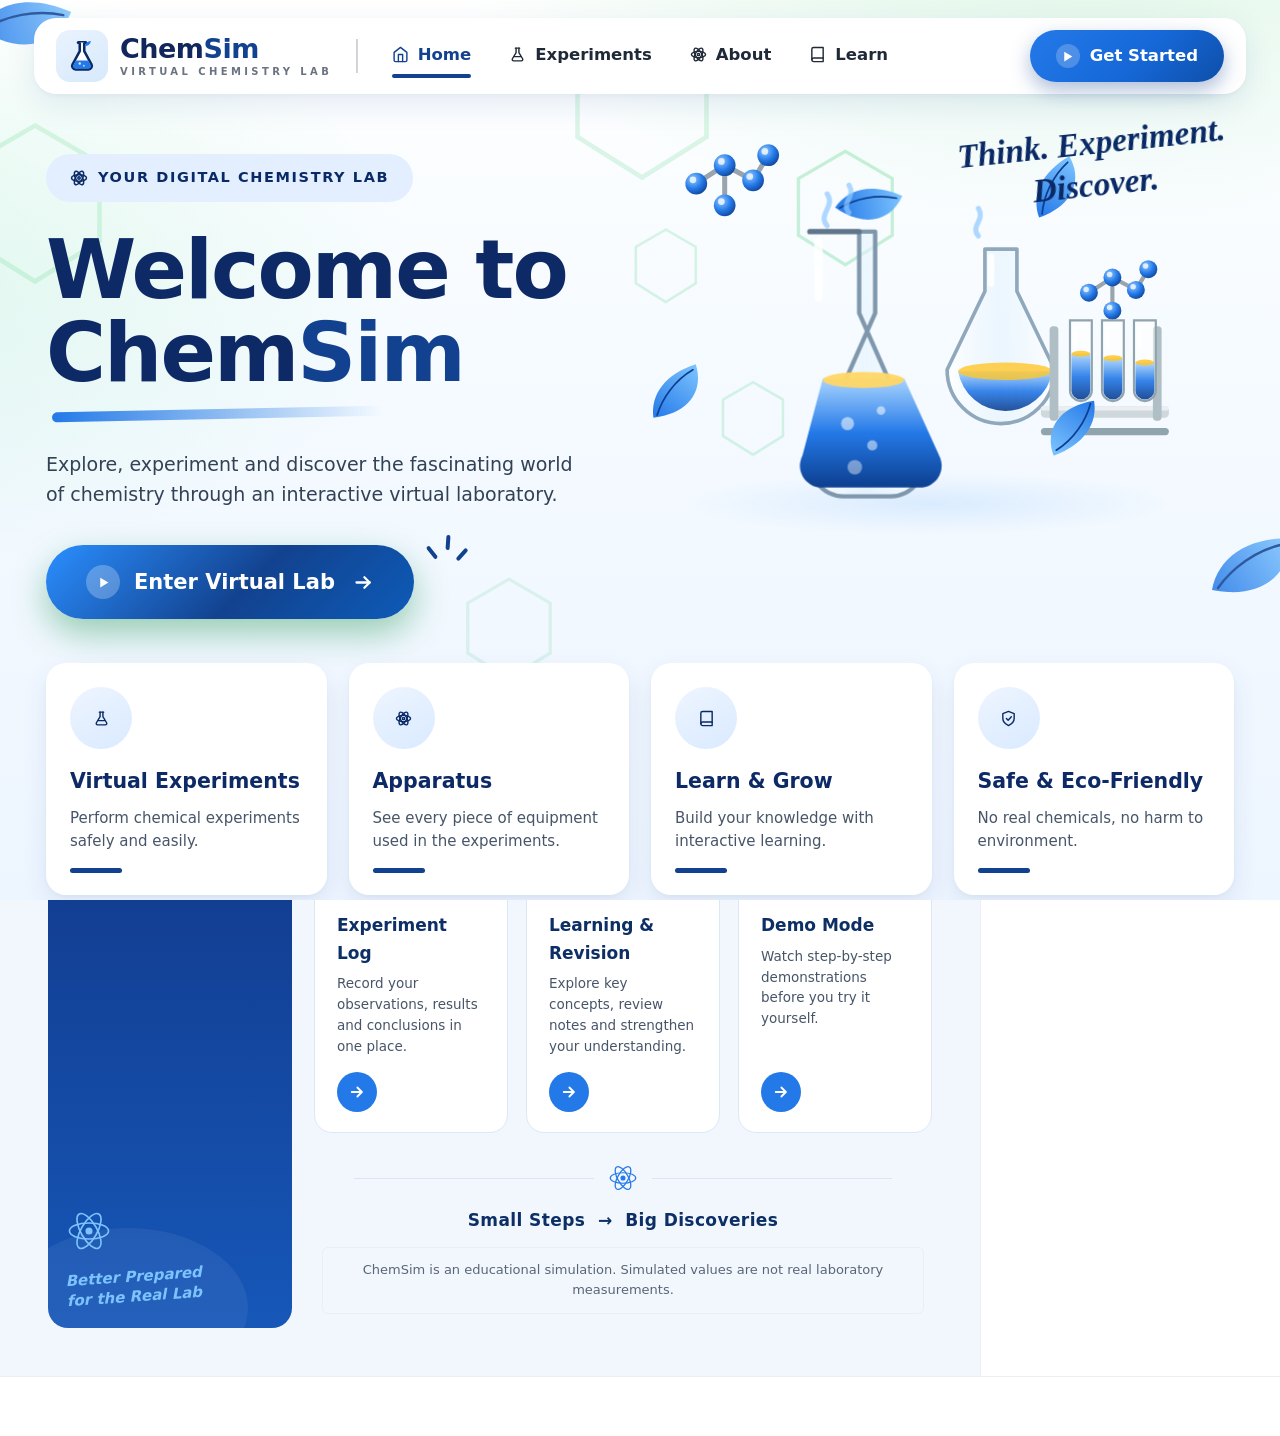
==== commit 9d3e6850: "Home: pic-style top bar (live search, bell notification, Student menu); all nav buttons wired" ====
--- a/index.html
+++ b/index.html
@@ -17,7 +17,7 @@
   <link rel="stylesheet" href="frontend/styles/landing.css?v=apparatus1">
   <link rel="stylesheet" href="frontend/styles/design-system.css?v=theme2">
   <link rel="stylesheet" href="frontend/styles/layout.css?v=theme2">
-  <link rel="stylesheet" href="frontend/styles/components.css?v=home2">
+  <link rel="stylesheet" href="frontend/styles/components.css?v=hometop1">
   <link rel="stylesheet" href="frontend/styles/laboratory.css?v=theme2">
   <link rel="stylesheet" href="frontend/styles/responsive.css">
 </head>
@@ -160,7 +160,7 @@
   <script src="frontend/components/ActionBar.js"></script>
 
   <!-- Frontend Screens (call ChemSim.registerScreen) -->
-  <script src="frontend/screens/HomeScreen.js?v=home2"></script>
+  <script src="frontend/screens/HomeScreen.js?v=hometop1"></script>
   <script src="frontend/screens/ExperimentScreen.js?v=side1"></script>
   <script src="frontend/screens/ResultsScreen.js"></script>
   <script src="frontend/screens/PBAScreen.js"></script>
--- a/frontend/styles/components.css
+++ b/frontend/styles/components.css
@@ -4409,3 +4409,206 @@
     grid-template-columns: 1fr;
   }
 }
+
+/* ---- Home top bar (search + bell + student) ---- */
+.home-topbar {
+  position: relative;
+  display: flex;
+  align-items: center;
+  gap: 14px;
+  margin-bottom: 20px;
+  z-index: 30;
+}
+.hb-search {
+  position: relative;
+  flex: 1 1 auto;
+  display: flex;
+  align-items: center;
+  gap: 10px;
+  background: #ffffff;
+  border: 1px solid #d9e6f8;
+  border-radius: 999px;
+  padding: 9px 18px;
+  box-shadow: 0 4px 14px rgba(18, 66, 143, 0.07);
+}
+.hb-search input {
+  flex: 1 1 auto;
+  min-width: 0;
+  border: 0;
+  outline: none;
+  font: inherit;
+  font-size: 14px;
+  color: #1a2332;
+  background: transparent;
+}
+.hb-search input::placeholder {
+  color: #8892a0;
+}
+.hb-results {
+  position: absolute;
+  top: calc(100% + 8px);
+  left: 0;
+  right: 0;
+  background: #ffffff;
+  border: 1px solid #d9e6f8;
+  border-radius: 14px;
+  box-shadow: 0 14px 34px rgba(10, 42, 102, 0.16);
+  overflow: hidden;
+  z-index: 40;
+}
+.hb-results button {
+  display: block;
+  width: 100%;
+  border: 0;
+  background: transparent;
+  font: inherit;
+  font-size: 13.5px;
+  font-weight: 600;
+  color: #0d2f6e;
+  text-align: left;
+  padding: 10px 16px;
+  cursor: pointer;
+}
+.hb-results button:hover {
+  background: #eaf3ff;
+}
+.hb-nores {
+  font-size: 13px;
+  color: #5a6577;
+  padding: 10px 16px;
+}
+.hb-icon-btn {
+  position: relative;
+  width: 42px;
+  height: 42px;
+  border-radius: 50%;
+  background: #ffffff;
+  border: 1px solid #d9e6f8;
+  display: inline-flex;
+  align-items: center;
+  justify-content: center;
+  cursor: pointer;
+  box-shadow: 0 4px 14px rgba(18, 66, 143, 0.07);
+  transition: transform 0.15s ease;
+}
+.hb-icon-btn:hover {
+  transform: translateY(-1px);
+}
+.hb-dot {
+  position: absolute;
+  top: 9px;
+  right: 10px;
+  width: 8px;
+  height: 8px;
+  border-radius: 50%;
+  background: #2479e8;
+  border: 2px solid #ffffff;
+}
+.hb-student {
+  display: inline-flex;
+  align-items: center;
+  gap: 8px;
+  border: 1px solid #d9e6f8;
+  background: #ffffff;
+  border-radius: 999px;
+  padding: 5px 14px 5px 6px;
+  font: inherit;
+  font-size: 14px;
+  font-weight: 700;
+  color: #0d2f6e;
+  cursor: pointer;
+  box-shadow: 0 4px 14px rgba(18, 66, 143, 0.07);
+}
+.hb-student:hover {
+  background: #f2f8ff;
+}
+.hb-avatar {
+  width: 32px;
+  height: 32px;
+  border-radius: 50%;
+  background: linear-gradient(135deg, #2479e8, #12428f);
+  display: inline-flex;
+  align-items: center;
+  justify-content: center;
+}
+.hb-menu {
+  position: absolute;
+  top: calc(100% + 8px);
+  right: 0;
+  min-width: 220px;
+  background: #ffffff;
+  border: 1px solid #d9e6f8;
+  border-radius: 14px;
+  box-shadow: 0 14px 34px rgba(10, 42, 102, 0.16);
+  overflow: hidden;
+  z-index: 40;
+  padding: 6px;
+}
+.hb-menu-head {
+  font-size: 11.5px;
+  font-weight: 800;
+  letter-spacing: 1px;
+  color: #5a6577;
+  text-transform: uppercase;
+  padding: 8px 12px 6px;
+}
+.hb-menu button {
+  display: block;
+  width: 100%;
+  border: 0;
+  background: transparent;
+  font: inherit;
+  font-size: 13.5px;
+  font-weight: 600;
+  color: #0d2f6e;
+  text-align: left;
+  padding: 9px 12px;
+  border-radius: 9px;
+  cursor: pointer;
+}
+.hb-menu button:hover {
+  background: #eaf3ff;
+}
+.hb-menu #hb-to-landing {
+  color: #0d5bb8;
+  border-top: 1px solid #ebeef2;
+  border-radius: 0 0 9px 9px;
+  margin-top: 4px;
+}
+.hb-note {
+  position: absolute;
+  top: calc(100% + 8px);
+  right: 170px;
+  max-width: 340px;
+  display: flex;
+  align-items: flex-start;
+  gap: 10px;
+  background: #12428f;
+  color: #ffffff;
+  font-size: 13px;
+  line-height: 1.45;
+  padding: 12px 14px;
+  border-radius: 14px;
+  box-shadow: 0 14px 34px rgba(10, 42, 102, 0.3);
+  z-index: 45;
+}
+.hb-note button {
+  border: 0;
+  background: rgba(255, 255, 255, 0.16);
+  border-radius: 50%;
+  width: 22px;
+  height: 22px;
+  display: inline-flex;
+  align-items: center;
+  justify-content: center;
+  cursor: pointer;
+  flex: 0 0 auto;
+}
+@media (max-width: 900px) {
+  .hb-note {
+    right: 0;
+  }
+  .home-topbar {
+    flex-wrap: wrap;
+  }
+}
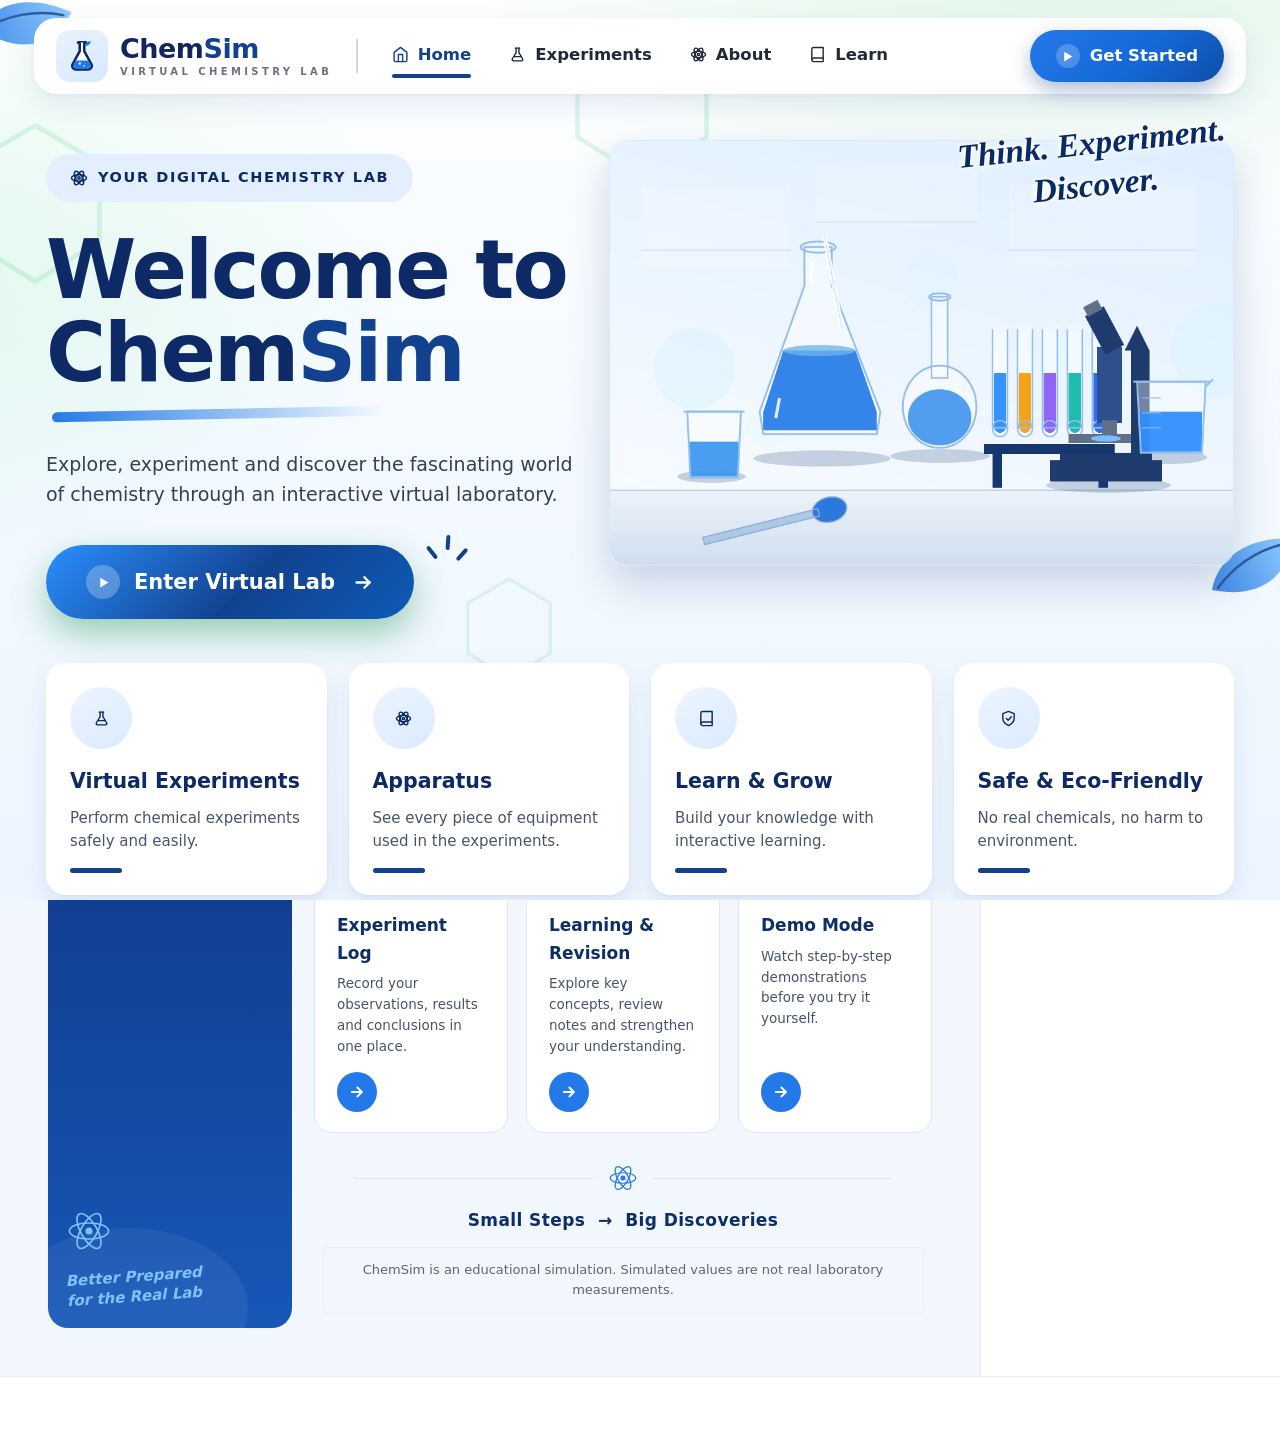
==== commit 2960240a: "Landing: add lab-glassware photo to hero (generated PNG)" ====
--- a/index.html
+++ b/index.html
@@ -14,10 +14,10 @@
   <link rel="icon" type="image/svg+xml" href="frontend/assets/icon.svg">
   
   <!-- Design System & Styles -->
-  <link rel="stylesheet" href="frontend/styles/landing.css?v=apparatus1">
+  <link rel="stylesheet" href="frontend/styles/landing.css?v=lgpic1">
   <link rel="stylesheet" href="frontend/styles/design-system.css?v=theme2">
   <link rel="stylesheet" href="frontend/styles/layout.css?v=theme2">
-  <link rel="stylesheet" href="frontend/styles/components.css?v=hometop1">
+  <link rel="stylesheet" href="frontend/styles/components.css?v=pic1">
   <link rel="stylesheet" href="frontend/styles/laboratory.css?v=theme2">
   <link rel="stylesheet" href="frontend/styles/responsive.css">
 </head>
@@ -160,7 +160,7 @@
   <script src="frontend/components/ActionBar.js"></script>
 
   <!-- Frontend Screens (call ChemSim.registerScreen) -->
-  <script src="frontend/screens/HomeScreen.js?v=hometop1"></script>
+  <script src="frontend/screens/HomeScreen.js?v=pic1"></script>
   <script src="frontend/screens/ExperimentScreen.js?v=side1"></script>
   <script src="frontend/screens/ResultsScreen.js"></script>
   <script src="frontend/screens/PBAScreen.js"></script>
@@ -178,6 +178,6 @@
   <script src="frontend/renderers/MinorExperimentRenderer.js?v=m75w2"></script>
 
   <!-- Landing page (front page) -->
-  <script src="frontend/landing.js?v=apparatus1"></script>
+  <script src="frontend/landing.js?v=lgpic1"></script>
 </body>
 </html>
--- a/frontend/styles/landing.css
+++ b/frontend/styles/landing.css
@@ -736,3 +736,23 @@
     grid-template-columns: repeat(3, 1fr);
   }
 }
+
+/* ---- Landing hero photo ---- */
+.lg-hero-right .lg-illu {
+  display: none;
+}
+.lg-hero-photo {
+  display: block;
+  width: 100%;
+  height: auto;
+  max-height: 560px;
+  object-fit: cover;
+  border-radius: 18px;
+  border: 1px solid #d9eaff;
+  box-shadow: 0 18px 42px rgba(10, 42, 102, 0.18);
+  position: relative;
+  z-index: 2;
+}
+.lg-slogan {
+  text-shadow: 0 0 10px #ffffff, 0 0 6px #ffffff, 0 0 3px #ffffff;
+}
--- a/frontend/styles/components.css
+++ b/frontend/styles/components.css
@@ -4612,3 +4612,16 @@
     flex-wrap: wrap;
   }
 }
+
+/* ---- Hero picture ---- */
+.hero-art svg {
+  display: none;
+}
+.hero-photo {
+  display: block;
+  width: 100%;
+  height: auto;
+  border-radius: 16px;
+  box-shadow: 0 12px 30px rgba(18, 66, 143, 0.16);
+  border: 1px solid #d9eaff;
+}
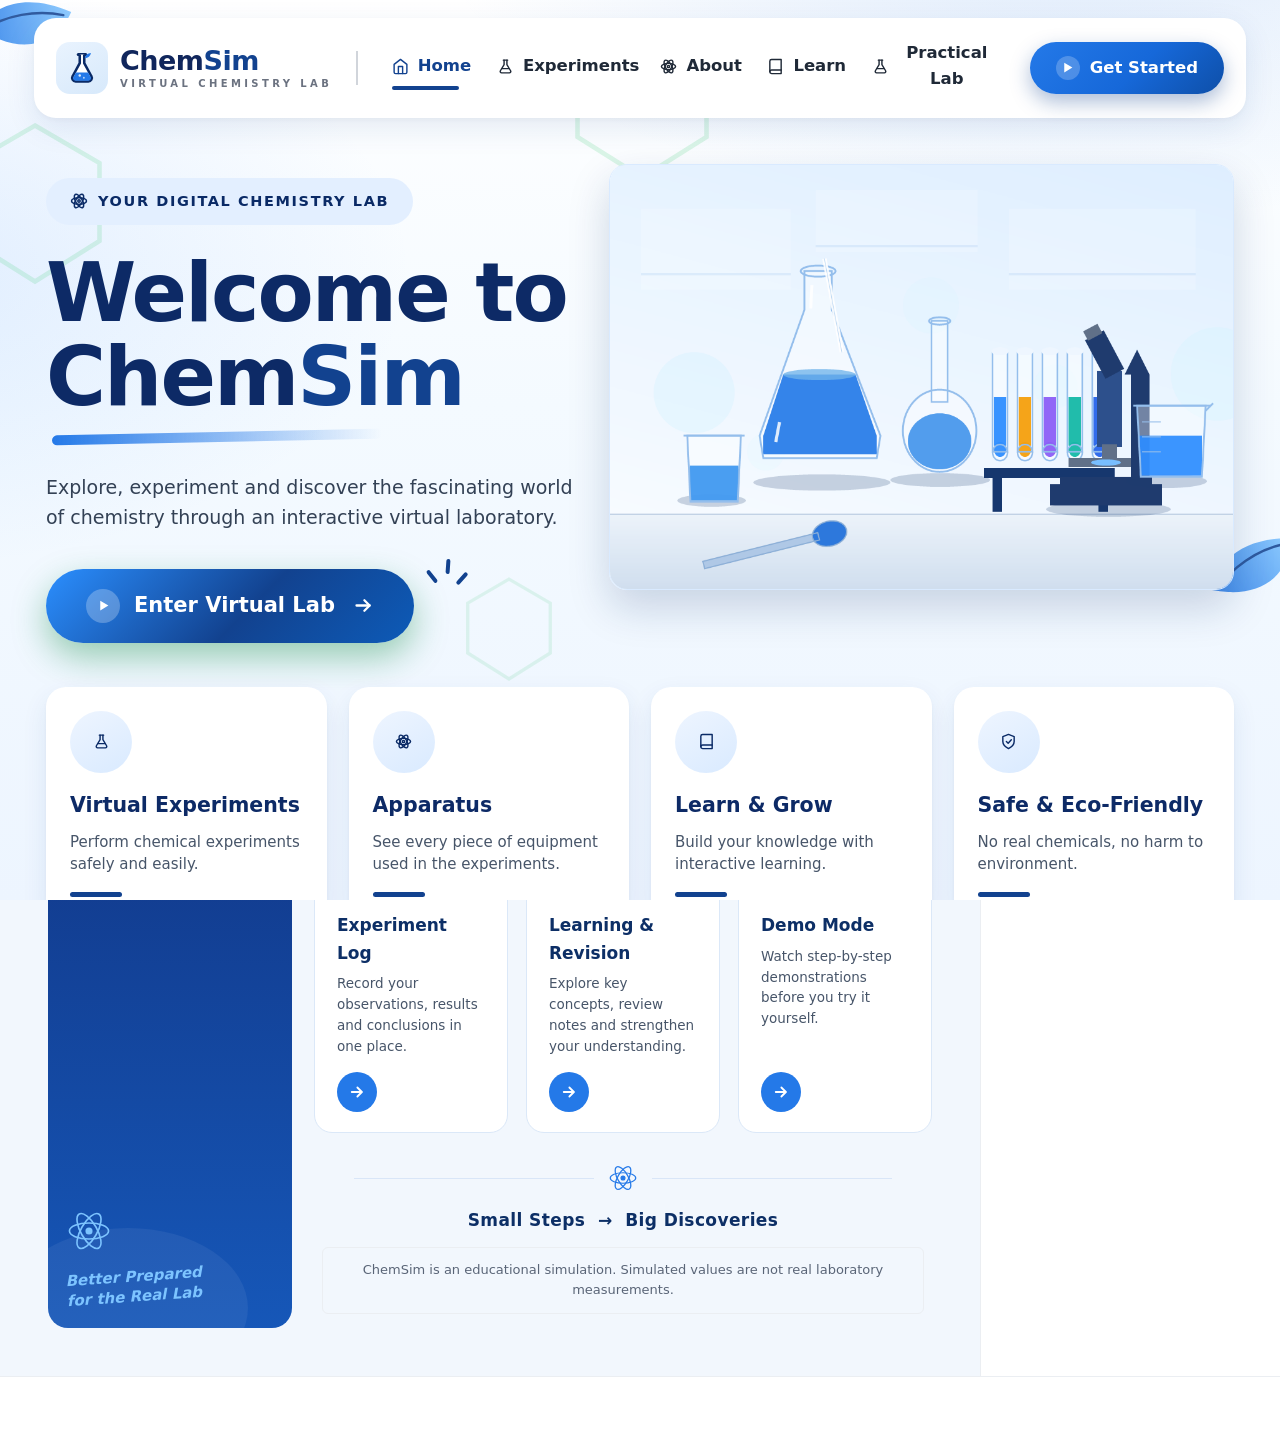
==== commit f2c64a19: "Home: fix notification close button, search now matches similar words + opens experiments; Landing: " ====
--- a/index.html
+++ b/index.html
@@ -14,10 +14,10 @@
   <link rel="icon" type="image/svg+xml" href="frontend/assets/icon.svg">
   
   <!-- Design System & Styles -->
-  <link rel="stylesheet" href="frontend/styles/landing.css?v=lgpic1">
+  <link rel="stylesheet" href="frontend/styles/landing.css?v=static1">
   <link rel="stylesheet" href="frontend/styles/design-system.css?v=theme2">
   <link rel="stylesheet" href="frontend/styles/layout.css?v=theme2">
-  <link rel="stylesheet" href="frontend/styles/components.css?v=pic1">
+  <link rel="stylesheet" href="frontend/styles/components.css?v=search1">
   <link rel="stylesheet" href="frontend/styles/laboratory.css?v=theme2">
   <link rel="stylesheet" href="frontend/styles/responsive.css">
 </head>
@@ -160,7 +160,7 @@
   <script src="frontend/components/ActionBar.js"></script>
 
   <!-- Frontend Screens (call ChemSim.registerScreen) -->
-  <script src="frontend/screens/HomeScreen.js?v=pic1"></script>
+  <script src="frontend/screens/HomeScreen.js?v=search1"></script>
   <script src="frontend/screens/ExperimentScreen.js?v=side1"></script>
   <script src="frontend/screens/ResultsScreen.js"></script>
   <script src="frontend/screens/PBAScreen.js"></script>
@@ -178,6 +178,6 @@
   <script src="frontend/renderers/MinorExperimentRenderer.js?v=m75w2"></script>
 
   <!-- Landing page (front page) -->
-  <script src="frontend/landing.js?v=lgpic1"></script>
+  <script src="frontend/landing.js?v=static1"></script>
 </body>
 </html>
--- a/frontend/styles/landing.css
+++ b/frontend/styles/landing.css
@@ -10,8 +10,8 @@
   overflow-y: auto;
   overflow-x: hidden;
   background:
-    radial-gradient(1100px 520px at 85% -10%, rgba(34, 197, 94, 0.16), transparent 60%),
-    radial-gradient(900px 500px at -10% 30%, rgba(74, 222, 128, 0.14), transparent 60%),
+    radial-gradient(1100px 520px at 85% -10%, rgba(36, 121, 232, 0.16), transparent 60%),
+    radial-gradient(900px 500px at -10% 30%, rgba(110, 170, 255, 0.18), transparent 60%),
     linear-gradient(180deg, #ffffff 0%, #f4faff 45%, #edf5ff 100%);
   font-family: 'Segoe UI', system-ui, -apple-system, Roboto, Arial, sans-serif;
   color: #0d2f75;
@@ -144,7 +144,7 @@
 
 .lg-link:hover {
   color: #12428f;
-  background: rgba(22, 163, 74, 0.07);
+  background: rgba(36, 121, 232, 0.08);
 }
 
 .lg-link svg {
@@ -248,7 +248,7 @@
   height: 10px;
   margin: 14px 0 0 6px;
   border-radius: 10px;
-  background: linear-gradient(90deg, #2479e8, rgba(34, 197, 94, 0));
+  background: linear-gradient(90deg, #2479e8, rgba(36, 121, 232, 0));
   transform: rotate(-1.2deg);
 }
 
@@ -756,3 +756,14 @@
 .lg-slogan {
   text-shadow: 0 0 10px #ffffff, 0 0 6px #ffffff, 0 0 3px #ffffff;
 }
+
+/* ---- Static per design reference: no animation ---- */
+#landing,
+.lg-modal,
+.lg-modal-card,
+.lg-modal-item {
+  transition: none !important;
+}
+.lg-slogan {
+  display: none;
+}
--- a/frontend/styles/components.css
+++ b/frontend/styles/components.css
@@ -4625,3 +4625,29 @@
   box-shadow: 0 12px 30px rgba(18, 66, 143, 0.16);
   border: 1px solid #d9eaff;
 }
+
+/* ---- Home top bar fixes: [hidden] must win, search result rows ---- */
+.hb-note[hidden],
+.hb-menu[hidden],
+.hb-results[hidden] {
+  display: none;
+}
+.hb-results button {
+  white-space: nowrap;
+  overflow: hidden;
+  text-overflow: ellipsis;
+  max-width: 100%;
+}
+.hb-res-tag {
+  display: inline-block;
+  font-size: 10px;
+  font-weight: 800;
+  letter-spacing: 0.6px;
+  text-transform: uppercase;
+  color: #ffffff;
+  background: #2479e8;
+  border-radius: 6px;
+  padding: 2px 7px;
+  margin-right: 8px;
+  vertical-align: middle;
+}
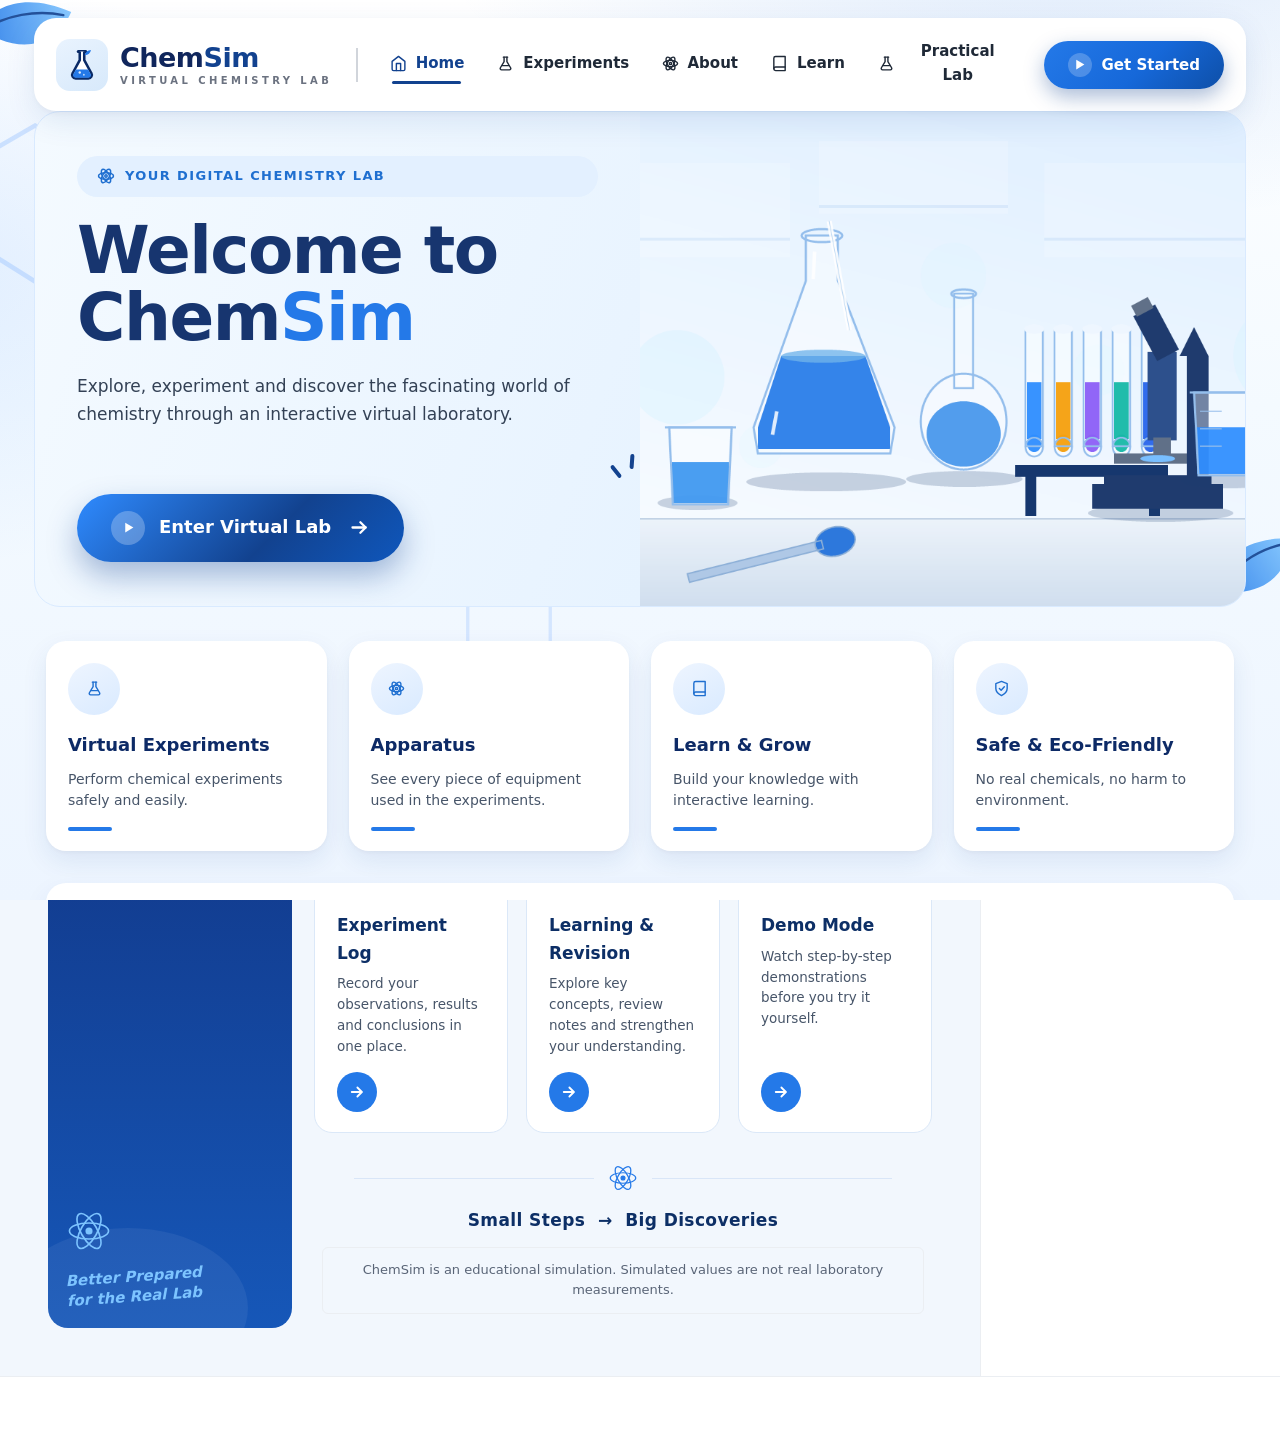
==== commit 2453ce56: "Landing: exact pic restyle (banner hero + flush photo, blue hexes, picture sizes), fully static - no" ====
--- a/index.html
+++ b/index.html
@@ -14,7 +14,7 @@
   <link rel="icon" type="image/svg+xml" href="frontend/assets/icon.svg">
   
   <!-- Design System & Styles -->
-  <link rel="stylesheet" href="frontend/styles/landing.css?v=static1">
+  <link rel="stylesheet" href="frontend/styles/landing.css?v=picexact1">
   <link rel="stylesheet" href="frontend/styles/design-system.css?v=theme2">
   <link rel="stylesheet" href="frontend/styles/layout.css?v=theme2">
   <link rel="stylesheet" href="frontend/styles/components.css?v=search1">
@@ -178,6 +178,6 @@
   <script src="frontend/renderers/MinorExperimentRenderer.js?v=m75w2"></script>
 
   <!-- Landing page (front page) -->
-  <script src="frontend/landing.js?v=static1"></script>
+  <script src="frontend/landing.js?v=picexact1"></script>
 </body>
 </html>
--- a/frontend/styles/landing.css
+++ b/frontend/styles/landing.css
@@ -767,3 +767,126 @@
 .lg-slogan {
   display: none;
 }
+
+/* ================= EXACT PIC RESTYLE + FULLY STATIC ================= */
+/* lg-pic-exact: zero animation, layout per design reference */
+#landing, #landing *, #landing *::before, #landing *::after {
+  transition: none !important;
+  animation: none !important;
+}
+.lg-cta:hover, .lg-enter:hover, .lg-card:hover, .lg-modal-close:hover {
+  transform: none !important;
+}
+
+/* hero = banner card, photo flush to right edge */
+.lg-hero {
+  align-items: stretch;
+  gap: 0;
+  padding: 0;
+  background: linear-gradient(110deg, #f4faff 0%, #e9f4ff 48%, #dceeff 100%);
+  border: 1px solid #d9eaff;
+  border-radius: 26px;
+  overflow: hidden;
+  min-height: 400px;
+}
+.lg-hero-left {
+  flex: 1 1 50%;
+  min-width: 0;
+  padding: 44px 42px;
+  display: flex;
+  flex-direction: column;
+  justify-content: center;
+}
+.lg-hero-right {
+  flex: 0 0 50%;
+  min-width: 0;
+  position: relative;
+}
+.lg-hero-photo {
+  position: absolute;
+  top: 0;
+  right: 0;
+  bottom: 0;
+  left: 0;
+  width: 100%;
+  height: 100%;
+  max-height: none;
+  object-fit: cover;
+  border: 0;
+  border-radius: 0;
+  box-shadow: none;
+}
+.lg-underline {
+  display: none;
+}
+
+/* sizes/colors per picture */
+.lg-eyebrow {
+  font-size: 13px;
+  letter-spacing: 1.4px;
+  padding: 10px 20px;
+  color: #1f6fd0;
+  background: #e3f0ff;
+}
+.lg-title {
+  font-size: clamp(40px, 5.2vw, 66px);
+  letter-spacing: -1.5px;
+  margin-top: 20px;
+  color: #17356f;
+}
+.lg-title span {
+  color: #2479e8;
+}
+.lg-lead {
+  font-size: 17px;
+  margin-top: 22px;
+  max-width: 520px;
+}
+.lg-enter {
+  font-size: 18px;
+  padding: 17px 34px;
+  margin-top: 30px;
+  box-shadow: 0 14px 30px rgba(18, 66, 143, 0.35);
+  background: linear-gradient(135deg, #2f8bff 0%, #12428f 60%, #0f57bc 100%);
+}
+.lg-link {
+  font-size: 15px;
+  padding: 9px 14px 12px;
+}
+.lg-cta {
+  font-size: 15px;
+  padding: 12px 24px;
+}
+.lg-card {
+  padding: 22px 22px 20px;
+}
+.lg-card h3 {
+  font-size: 18px;
+}
+.lg-card p {
+  font-size: 14px;
+}
+.lg-card-rule {
+  background: #2479e8;
+  width: 44px;
+  height: 4px;
+}
+.lg-card-icon {
+  width: 52px;
+  height: 52px;
+  color: #1f6fd0;
+}
+.lg-modal {
+  background: rgba(10, 42, 102, 0.55);
+}
+
+/* decorations: light blue, static, behind content (no overlap) */
+.lg-hex {
+  opacity: 0.55;
+  z-index: 1;
+}
+.lg-leafbg {
+  opacity: 0.9;
+  z-index: 1;
+}
+.lg-enter:hover { box-shadow: 0 14px 30px rgba(18, 66, 143, 0.35); }
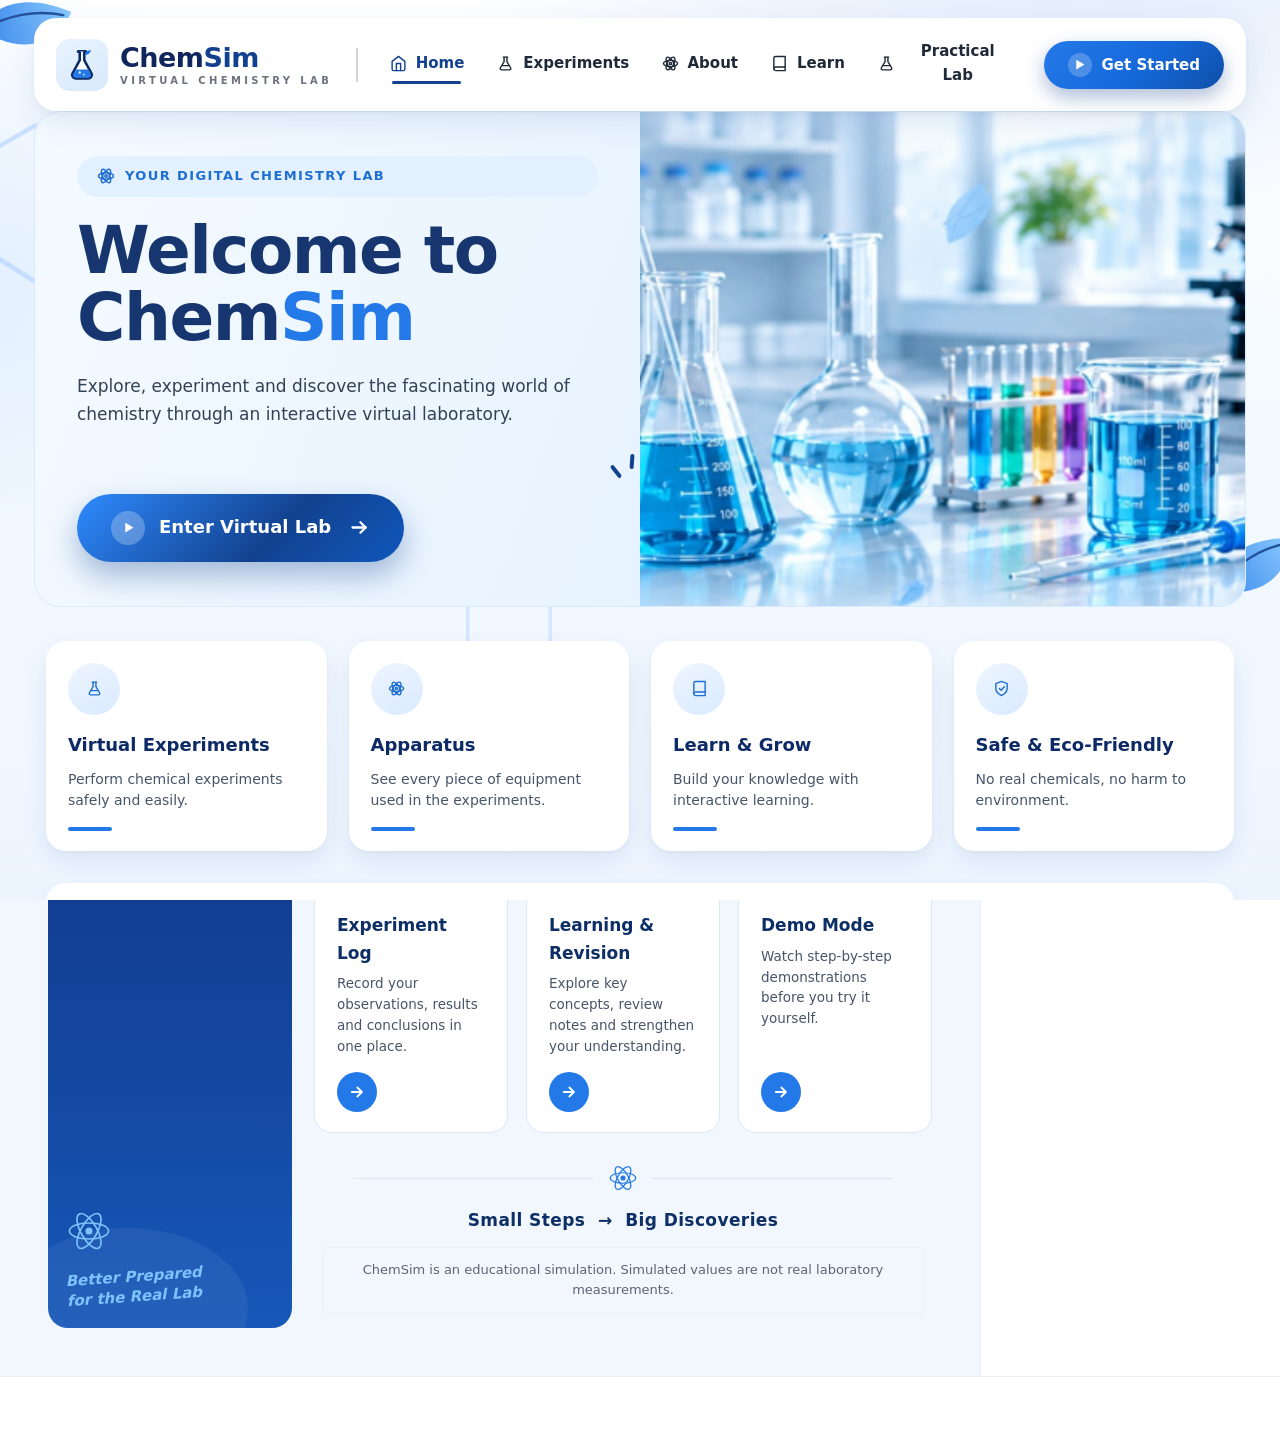
==== commit 70f14832: "Make ChemSim fully responsive across all screen sizes (320-1920+) - Hamburger menu for landing page " ====
--- a/index.html
+++ b/index.html
@@ -14,12 +14,12 @@
   <link rel="icon" type="image/svg+xml" href="frontend/assets/icon.svg">
   
   <!-- Design System & Styles -->
-  <link rel="stylesheet" href="frontend/styles/landing.css?v=picexact1">
+  <link rel="stylesheet" href="frontend/styles/landing.css?v=resp2">
   <link rel="stylesheet" href="frontend/styles/design-system.css?v=theme2">
   <link rel="stylesheet" href="frontend/styles/layout.css?v=theme2">
   <link rel="stylesheet" href="frontend/styles/components.css?v=search1">
   <link rel="stylesheet" href="frontend/styles/laboratory.css?v=theme2">
-  <link rel="stylesheet" href="frontend/styles/responsive.css">
+  <link rel="stylesheet" href="frontend/styles/responsive.css?v=resp2">
 </head>
 <body>
   <!-- Landing page (shown in front of the app) -->
@@ -28,7 +28,12 @@
     <!-- Header -->
     <header class="app-header" id="app-header">
       <div class="header-left">
-        <button class="btn btn-ghost btn-sm header-home-btn" id="btn-home" aria-label="Home">
+        <button class="btn btn-ghost btn-sm header-menu-btn" id="btn-menu" aria-label="Open menu" aria-expanded="false">
+          <svg width="20" height="20" viewBox="0 0 24 24" fill="none" stroke="currentColor" stroke-width="2" stroke-linecap="round"><line x1="3" y1="6" x2="21" y2="6"/><line x1="3" y1="12" x2="21" y2="12"/><line x1="3" y1="18" x2="21" y2="18"/></svg>
+        </button>
+        <button class="btn btn-ghost btn-sm header-panel-btn" id="btn-panel" aria-label="Show instructions" aria-expanded="false">
+          <svg width="20" height="20" viewBox="0 0 24 24" fill="none" stroke="currentColor" stroke-width="2" stroke-linecap="round" stroke-linejoin="round"><path d="M4 19.5A2.5 2.5 0 0 1 6.5 17H20"/><path d="M6.5 2H20v20H6.5A2.5 2.5 0 0 1 4 19.5v-15A2.5 2.5 0 0 1 6.5 2z"/></svg>
+        </button>        <button class="btn btn-ghost btn-sm header-home-btn" id="btn-home" aria-label="Home">
           <svg width="20" height="20" viewBox="0 0 24 24" fill="none" stroke="currentColor" stroke-width="2"><path d="M3 9l9-7 9 7v11a2 2 0 0 1-2 2H5a2 2 0 0 1-2-2z"/><polyline points="9 22 9 12 15 12 15 22"/></svg>
         </button>
         <button class="btn btn-ghost btn-sm header-back-btn" id="btn-back" style="display:none;" aria-label="Back">
@@ -107,6 +112,10 @@
           </div>
         </div>
       </aside>
+
+      <!-- Mobile overlays: tap outside to close the panels -->
+      <div class="app-sidebar__overlay" id="sidebar-overlay"></div>
+      <div class="app-instruction-panel__overlay" id="panel-overlay"></div>
     </div>
 
     <!-- Action Bar -->
@@ -146,7 +155,7 @@
   <script src="frontend/services/apiClient.js"></script>
 
   <!-- Main Application (defines ChemSim global, must load before screens) -->
-  <script src="frontend/app.js?v=home2"></script>
+  <script src="frontend/app.js?v=resp1"></script>
 
   <!-- Frontend Components -->
   <script src="frontend/components/AppShell.js"></script>
@@ -178,6 +187,6 @@
   <script src="frontend/renderers/MinorExperimentRenderer.js?v=m75w2"></script>
 
   <!-- Landing page (front page) -->
-  <script src="frontend/landing.js?v=picexact1"></script>
+  <script src="frontend/landing.js?v=resp1"></script>
 </body>
 </html>
--- a/frontend/styles/landing.css
+++ b/frontend/styles/landing.css
@@ -890,3 +890,261 @@
   z-index: 1;
 }
 .lg-enter:hover { box-shadow: 0 14px 30px rgba(18, 66, 143, 0.35); }
+
+/* ---- lg-app-real: realistic apparatus gallery ---- */
+.lg-app-item {
+  background: #ffffff;
+  border: 1px solid #e3edf8;
+  border-radius: 16px;
+  padding: 14px 10px 12px;
+  box-shadow: 0 6px 16px rgba(18, 66, 143, 0.08);
+}
+.lg-app-ico svg {
+  width: 52px;
+  height: 52px;
+}
+.lg-app-item b {
+  font-size: 12.5px;
+}
+
+/* ================================================================
+   RESPONSIVE PASS — resp1
+   Hamburger menu on phones, hero fixes, overflow safety.
+   ================================================================ */
+
+/* burger hidden on tablet/desktop */
+.lg-burger {
+  display: none;
+}
+
+/* ---- 980px and below: stacked hero must not overflow ---- */
+@media (max-width: 980px) {
+  .lg-hero-left,
+  .lg-hero-right {
+    min-width: 0;
+  }
+
+  .lg-hero-left {
+    padding: 32px 26px;
+  }
+
+  /* hero photo is absolutely positioned — the panel needs a real height */
+  .lg-hero-right {
+    min-height: 280px;
+    height: 280px;
+  }
+
+  .lg-hero {
+    min-height: 0;
+  }
+}
+
+/* ---- 760px and below: professional hamburger menu ---- */
+@media (max-width: 760px) {
+  .lg-burger {
+    display: inline-flex;
+    flex-direction: column;
+    align-items: center;
+    justify-content: center;
+    gap: 5px;
+    width: 46px;
+    height: 46px;
+    flex: 0 0 46px;
+    padding: 0;
+    border: 0;
+    border-radius: 12px;
+    background: #eef5ff;
+    cursor: pointer;
+    margin-left: 10px;
+  }
+
+  .lg-burger i {
+    display: block;
+    width: 22px;
+    height: 2.6px;
+    border-radius: 3px;
+    background: #12428f;
+  }
+
+  .lg-nav--open .lg-burger i:nth-child(1) {
+    transform: translateY(7.6px) rotate(45deg);
+  }
+
+  .lg-nav--open .lg-burger i:nth-child(2) {
+    opacity: 0;
+  }
+
+  .lg-nav--open .lg-burger i:nth-child(3) {
+    transform: translateY(-7.6px) rotate(-45deg);
+  }
+
+  .lg-cta {
+    margin-left: auto;
+  }
+
+  /* links collapse into a dropdown panel below the nav bar */
+  .lg-links {
+    display: none;
+    position: absolute;
+    top: 100%;
+    left: 0;
+    right: 0;
+    width: auto;
+    flex-basis: auto;
+    order: 0;
+    flex-direction: column;
+    align-items: stretch;
+    justify-content: flex-start;
+    gap: 2px;
+    margin-top: 8px;
+    padding: 8px;
+    background: #ffffff;
+    border-top: 1px solid #eef4fb;
+    border-radius: 0 0 18px 18px;
+    box-shadow: 0 18px 34px rgba(18, 66, 143, 0.18);
+    z-index: 30;
+  }
+
+  .lg-nav--open .lg-links {
+    display: flex;
+  }
+
+  .lg-link {
+    justify-content: flex-start;
+    min-height: 46px;
+    font-size: 15.5px;
+    padding: 11px 14px;
+    border-radius: 12px;
+  }
+
+  /* show full link text inside the dropdown (never icons only) */
+  .lg-link span {
+    display: inline;
+  }
+
+  .lg-link--active::after {
+    display: none;
+  }
+
+  .lg-link--active {
+    background: rgba(36, 121, 232, 0.10);
+    border-radius: 12px;
+  }
+}
+
+/* ---- 620px and below: compact nav + phone sizing ---- */
+@media (max-width: 620px) {
+  .lg-logo-badge {
+    width: 40px;
+    height: 40px;
+    flex: 0 0 40px;
+  }
+
+  .lg-logo-text small {
+    display: none;
+  }
+
+  .lg-cta {
+    padding: 10px 16px;
+    font-size: 14px;
+    gap: 6px;
+  }
+
+  .lg-cta .lg-cta-play {
+    width: 20px;
+    height: 20px;
+  }
+
+  .lg-hero-left {
+    padding: 26px 20px;
+  }
+
+  .lg-hero-right {
+    min-height: 230px;
+    height: 230px;
+  }
+
+  .lg-eyebrow {
+    font-size: 11.5px;
+    letter-spacing: 1px;
+    padding: 9px 16px;
+  }
+
+  .lg-title {
+    letter-spacing: -1px;
+  }
+
+  .lg-lead {
+    font-size: 15.5px;
+  }
+
+  .lg-enter {
+    width: 100%;
+    justify-content: center;
+    padding: 16px 20px;
+    font-size: 16.5px;
+  }
+
+  .lg-enter-row {
+    display: flex;
+    width: 100%;
+    max-width: 100%;
+  }
+
+  .lg-about {
+    padding: 20px 18px;
+    margin: 6px 8px 0;
+  }
+
+  .lg-modal-card {
+    padding: 24px 16px 20px;
+    border-radius: 18px;
+  }
+}
+
+/* ---- 480px and below: keep the nav header on ONE row ---- */
+@media (max-width: 480px) {
+  .lg-nav {
+    flex-wrap: nowrap;
+    gap: 8px;
+  }
+
+  .lg-logo-text b {
+    font-size: 19px;
+  }
+
+  .lg-cta {
+    padding: 9px 12px;
+    font-size: 13px;
+    gap: 5px;
+    white-space: nowrap;
+  }
+
+  .lg-cta .lg-cta-play {
+    display: none;
+  }
+
+  .lg-burger {
+    margin-left: 6px;
+  }
+}
+
+/* ---- 360px and below: smallest phones ---- */
+@media (max-width: 360px) {
+  .lg-cta {
+    display: none;
+  }
+
+  .lg-burger {
+    margin-left: auto;
+  }
+
+  .lg-app-grid {
+    grid-template-columns: repeat(2, 1fr);
+  }
+
+  .lg-hero-right {
+    min-height: 200px;
+    height: 200px;
+  }
+}
--- a/frontend/styles/responsive.css
+++ b/frontend/styles/responsive.css
@@ -175,6 +175,8 @@
     bottom: 48px;
     width: 100%;
     min-width: 100%;
+    /* width is 100% here — must hide fully off-screen, not -320px */
+    right: -100%;
   }
 
   .app-action-bar {
@@ -239,6 +241,250 @@
   .table td {
     padding: var(--space-2) var(--space-3);
     font-size: var(--text-xs);
+  }
+}
+
+/* ============================================================
+   FULL RESPONSIVE PASS — resp1
+   Covers header menu controls, lab stage rows, grids, modals,
+   touch targets and horizontal-overflow safety at every size.
+   ============================================================ */
+
+/* ---- global overflow safety (no horizontal page scroll) ---- */
+html {
+  -webkit-text-size-adjust: 100%;
+}
+
+body {
+  overflow-x: hidden;
+}
+
+img {
+  max-width: 100%;
+}
+
+.app-workspace {
+  overflow-x: hidden;
+}
+
+/* ---- header mobile controls (hidden on desktop) ---- */
+.header-menu-btn,
+.header-panel-btn {
+  display: none;
+}
+
+/* overlays only exist as fixed layers on small screens */
+.app-sidebar__overlay,
+.app-instruction-panel__overlay {
+  display: none;
+}
+
+/* ---- touch-friendly taps (removes double-tap zoom delay) ---- */
+.btn,
+.sidebar-item,
+.experiment-item,
+.canvas-container canvas,
+.lg-link,
+.lg-card {
+  touch-action: manipulation;
+}
+
+/* ============ Laptop / tablet landscape — 1024px and below ============ */
+@media (max-width: 1024px) {
+  /* instruction-panel toggle button becomes visible */
+  .header-panel-btn {
+    display: inline-flex;
+  }
+
+  .app-instruction-panel__overlay {
+    display: block;
+  }
+
+  .app-header {
+    padding: 0 var(--space-3);
+    gap: var(--space-2);
+  }
+
+  .workspace-content {
+    padding: var(--space-5);
+  }
+
+  .progress-bar-container {
+    width: 90px;
+  }
+
+  /* side-by-side lab rows stack so nothing is cut off */
+  .m74-stage-row {
+    flex-direction: column;
+  }
+
+  .m74-side {
+    flex: 1 1 auto;
+    width: 100%;
+    min-width: 0;
+  }
+}
+
+/* ============ Tablet portrait / mobile — 768px and below ============ */
+@media (max-width: 768px) {
+  /* hamburger menu button becomes visible */
+  .header-menu-btn {
+    display: inline-flex;
+  }
+
+  .app-sidebar__overlay {
+    display: block;
+  }
+
+  .workspace-content {
+    padding: var(--space-4);
+    overflow-x: auto;
+  }
+
+  .canvas-container {
+    padding: var(--space-2);
+  }
+
+  /* touch-friendly targets */
+  .btn {
+    min-height: 44px;
+  }
+
+  .btn-sm {
+    min-height: 40px;
+  }
+
+  .sidebar-item,
+  .experiment-item {
+    min-height: 44px;
+  }
+
+  /* lab stage rows: canvas above side panel */
+  .lab-stage-row,
+  .m74-stage-row {
+    flex-direction: column;
+  }
+
+  .lab-side,
+  .m74-side {
+    flex: 1 1 auto;
+    width: 100%;
+    min-width: 0;
+  }
+
+  /* action bar wraps instead of clipping buttons */
+  .app-action-bar {
+    gap: var(--space-2);
+    flex-wrap: wrap;
+    row-gap: var(--space-1);
+  }
+
+  .action-left,
+  .action-right {
+    flex: 0 0 auto;
+  }
+
+  .action-center {
+    flex-wrap: wrap;
+  }
+
+  .table th,
+  .table td {
+    padding: var(--space-2) var(--space-3);
+    font-size: var(--text-xs);
+  }
+
+  .mystery-casebar {
+    flex-wrap: wrap;
+    row-gap: var(--space-1);
+  }
+}
+
+/* ============ Very small phones — 480px and below ============ */
+@media (max-width: 480px) {
+  /* header shrinks to 44px here — keep overlays aligned under it */
+  .app-sidebar__overlay,
+  .app-instruction-panel__overlay {
+    top: 44px;
+  }
+}
+
+/* ============ Large phone / small tablet — 620px and below ============ */
+@media (max-width: 620px) {
+  .progress-label {
+    display: none;
+  }
+
+  .progress-bar-container {
+    width: 64px;
+  }
+
+  .header-experiment-id {
+    display: none;
+  }
+
+  .app-action-bar {
+    height: auto;
+    min-height: 52px;
+    padding: var(--space-2) var(--space-3);
+    flex-wrap: wrap;
+    row-gap: var(--space-2);
+  }
+
+  .action-center {
+    order: 3;
+    width: 100%;
+    justify-content: center;
+  }
+
+  .action-left,
+  .action-right {
+    flex: 1 1 auto;
+  }
+
+  .modal {
+    width: 96%;
+    max-height: 88vh;
+  }
+
+  .modal__footer {
+    flex-direction: column;
+  }
+
+  .modal__footer .btn {
+    width: 100%;
+  }
+
+  .workspace-content {
+    padding: var(--space-3);
+  }
+}
+
+/* ============ Small phone — 420px and below ============ */
+@media (max-width: 420px) {
+  .brand-name {
+    font-size: 14px;
+  }
+
+  .header-landing-btn {
+    padding: 6px 10px;
+  }
+
+  .demo-cards {
+    grid-template-columns: 1fr;
+  }
+
+  .gas-identity-cards {
+    gap: 4px;
+  }
+
+  .gas-identity-card {
+    padding: 6px 2px;
+    font-size: 11px;
+  }
+
+  .progress-bar-container {
+    width: 48px;
   }
 }
 
